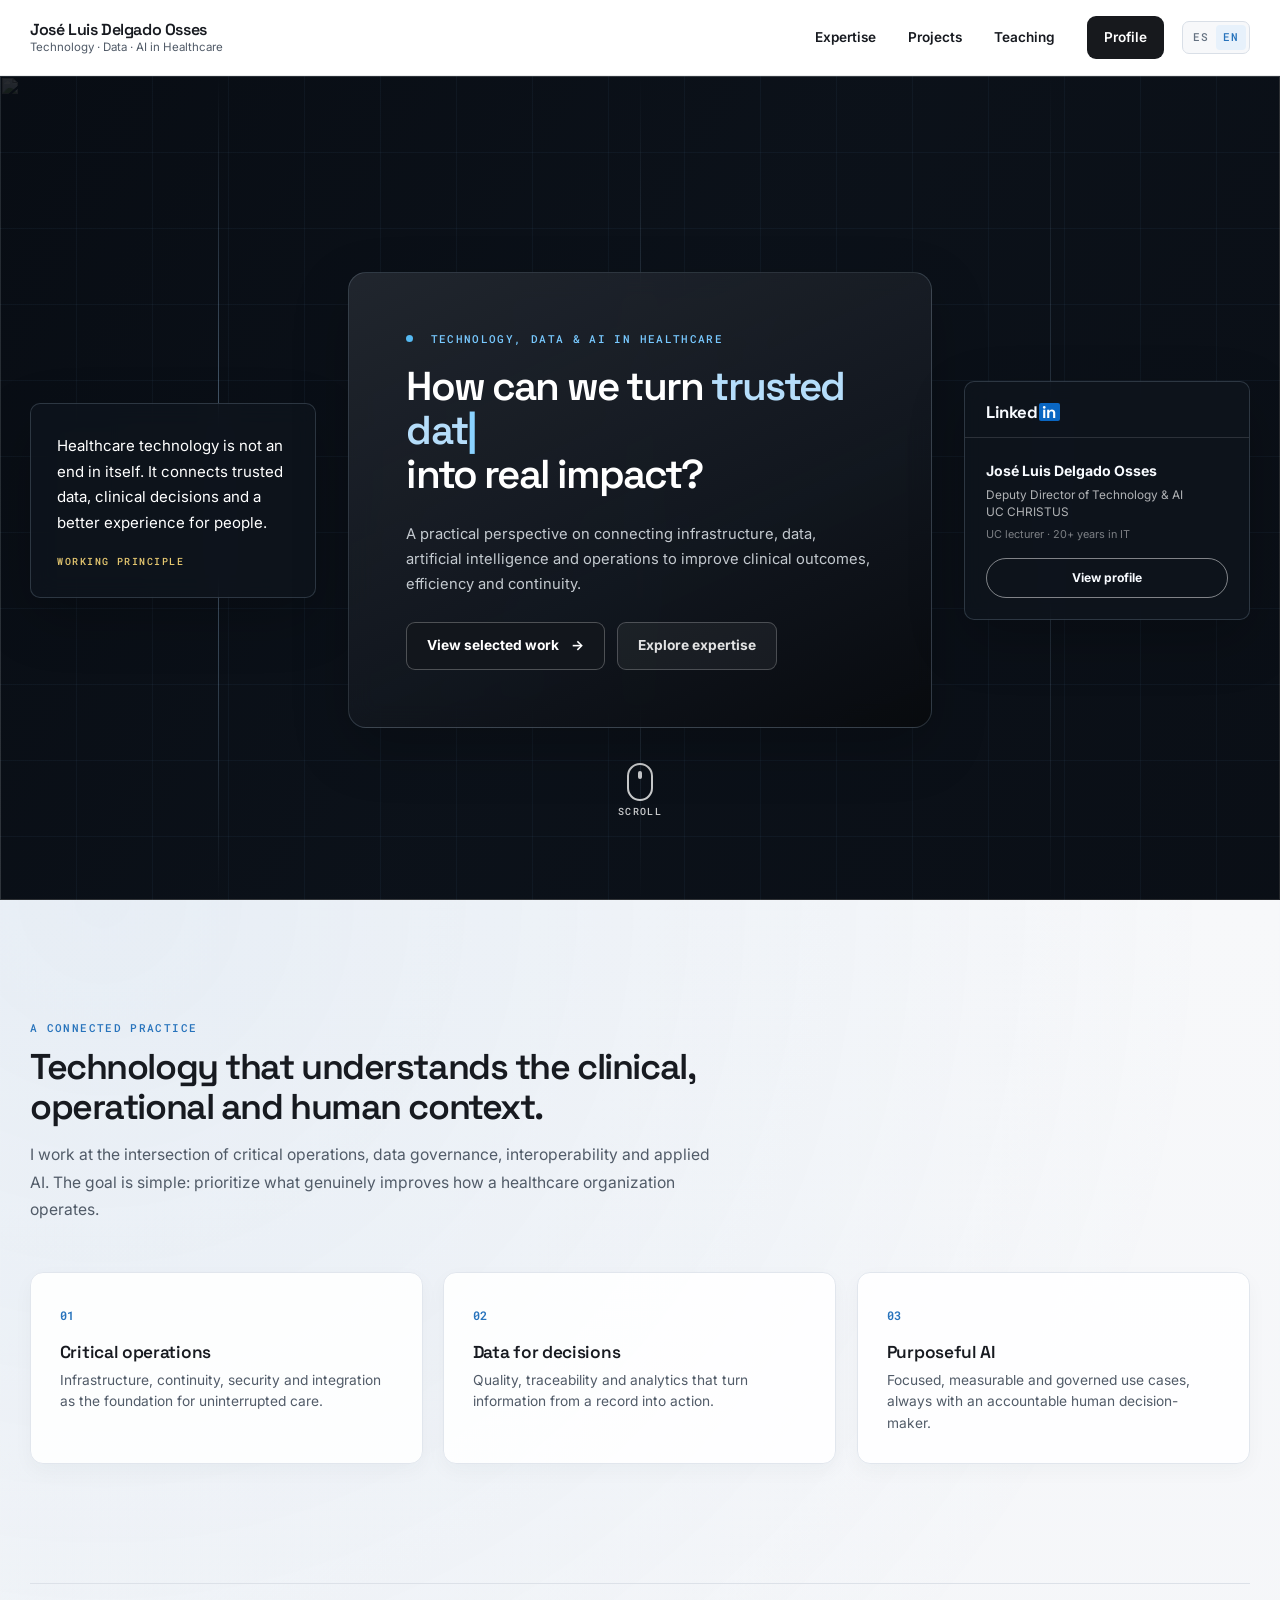
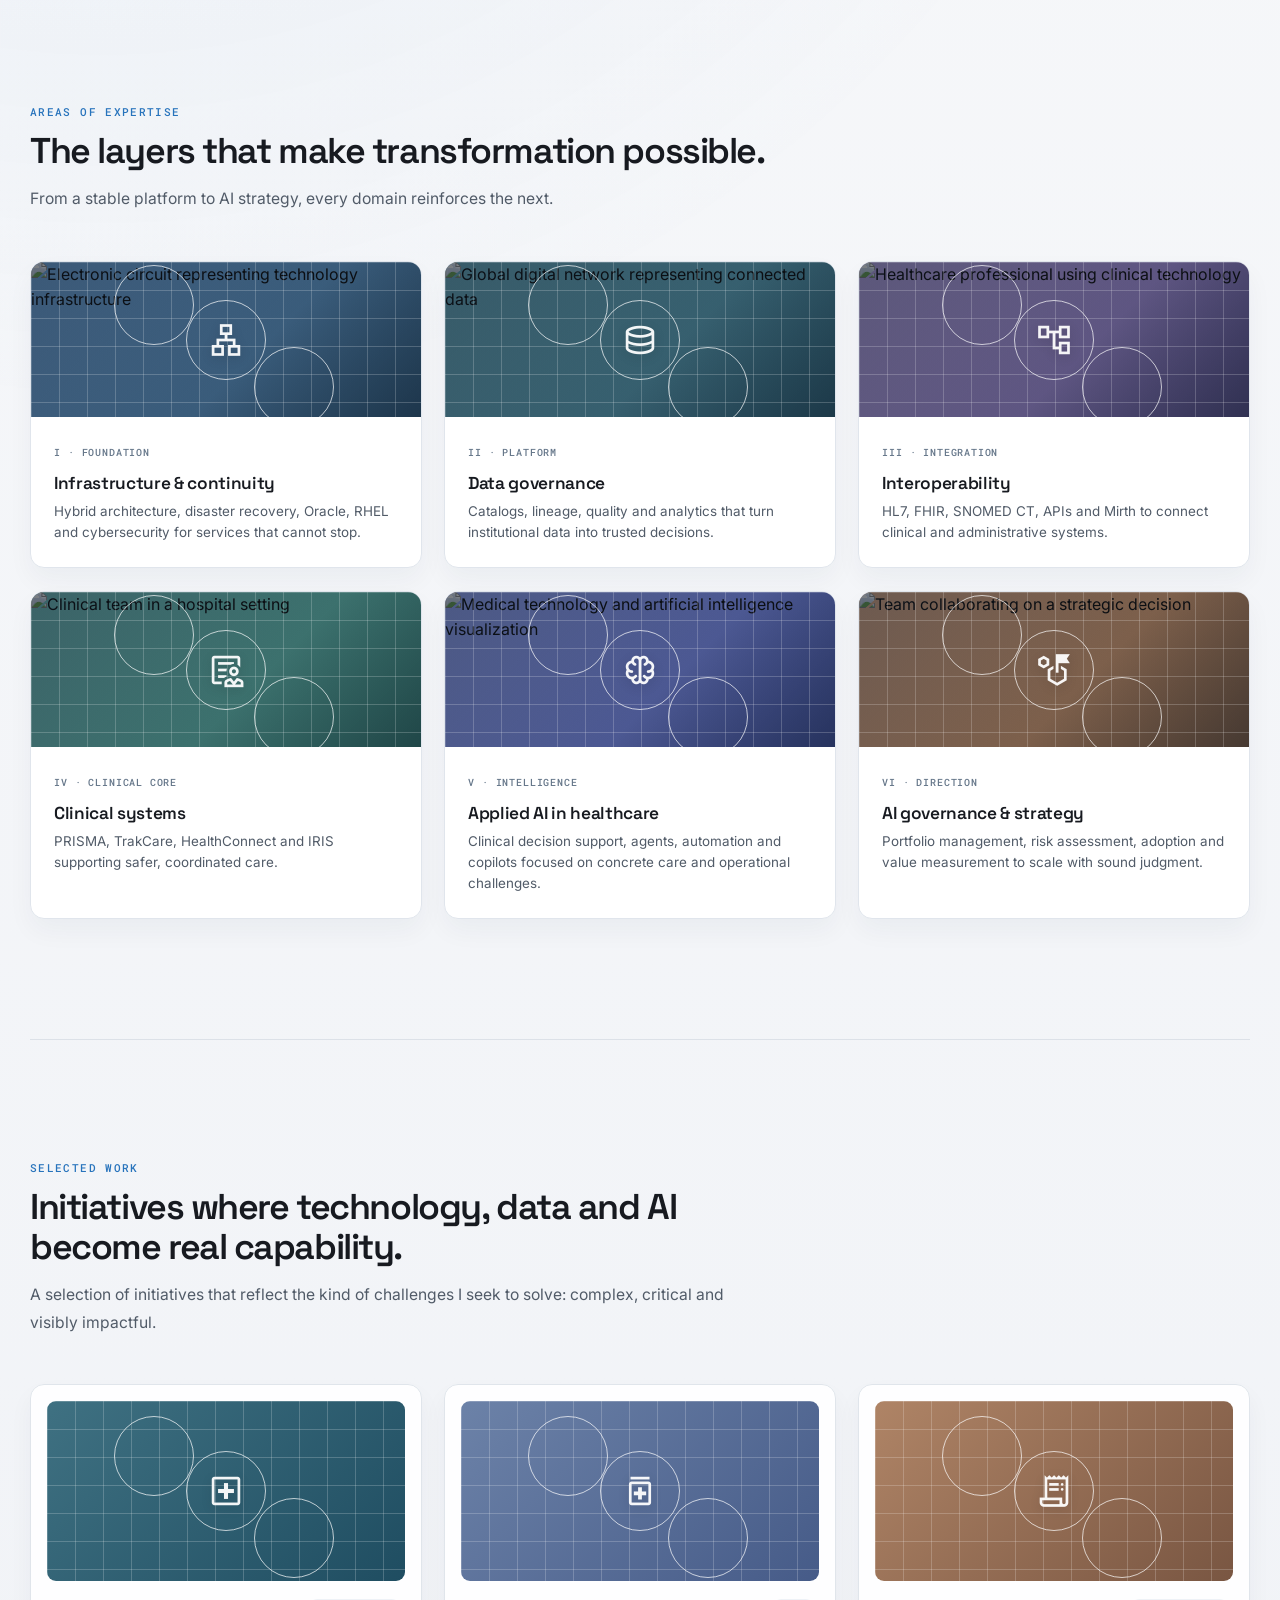
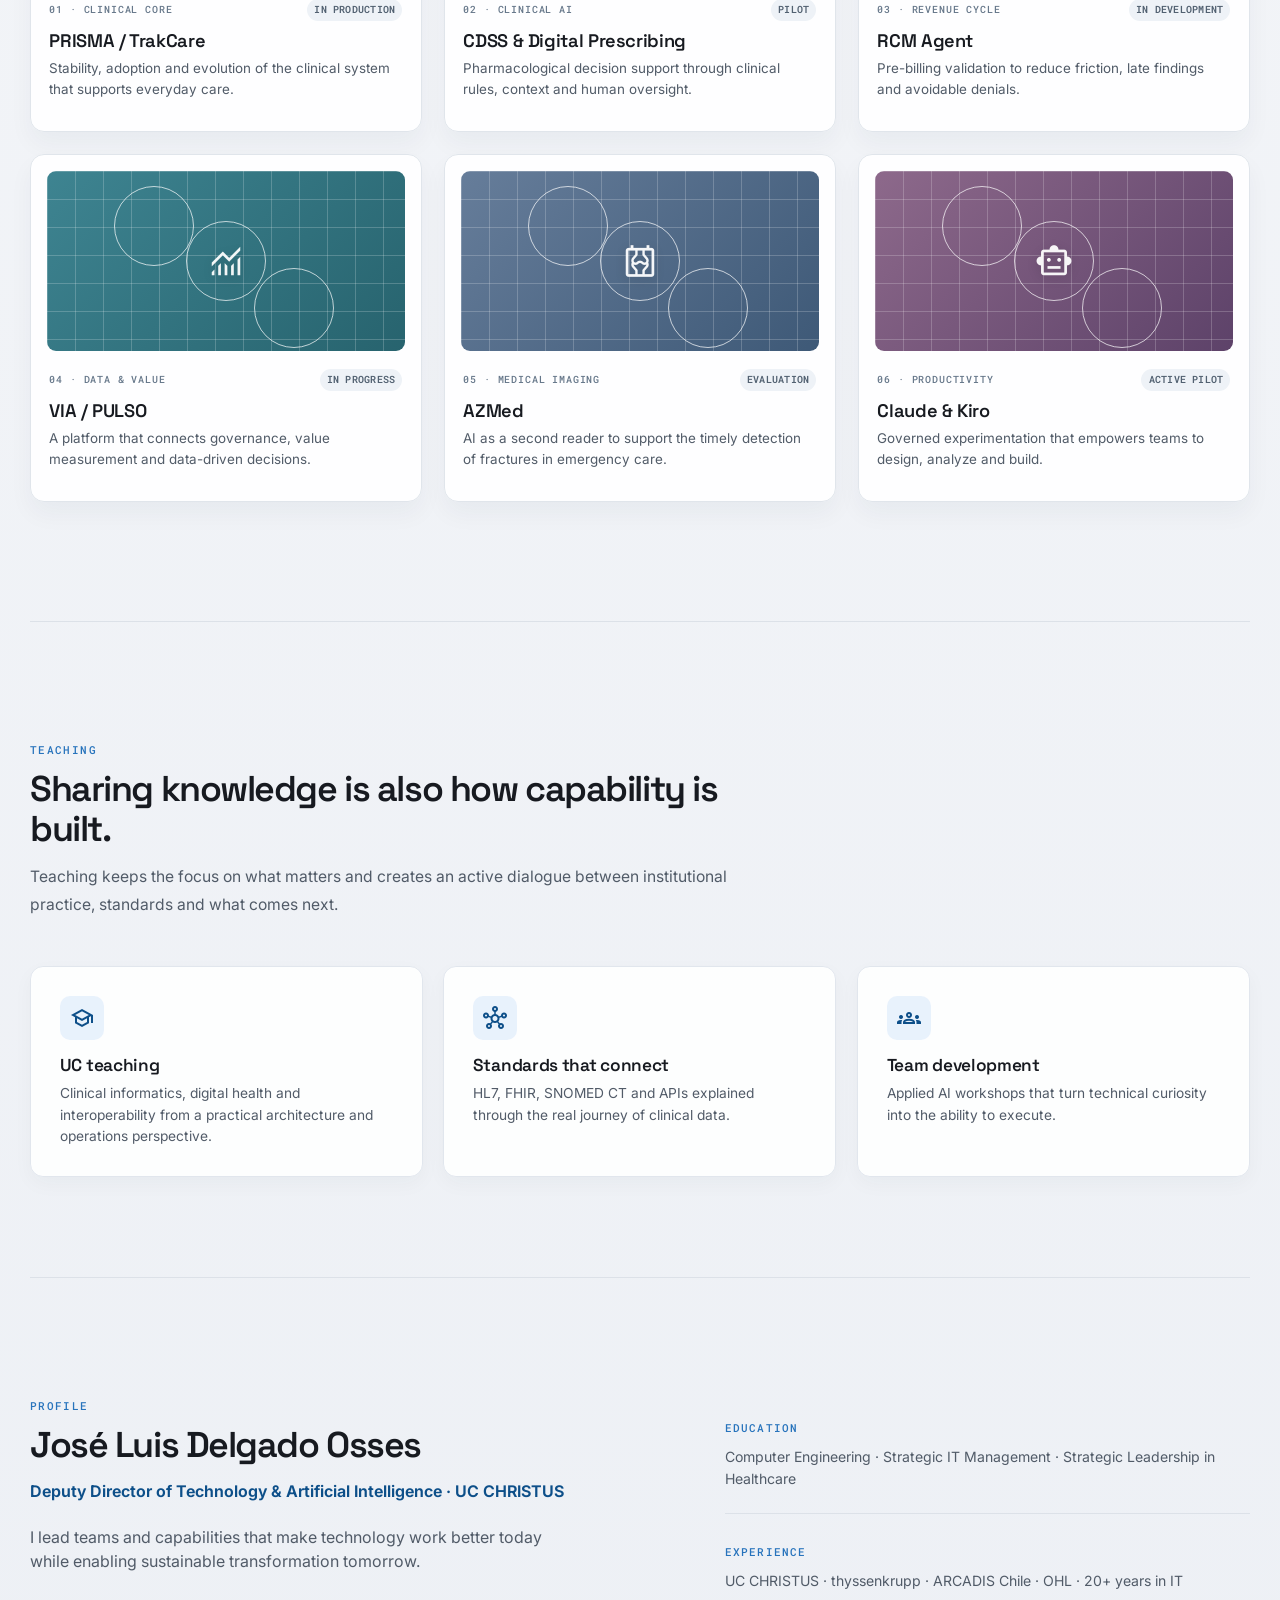
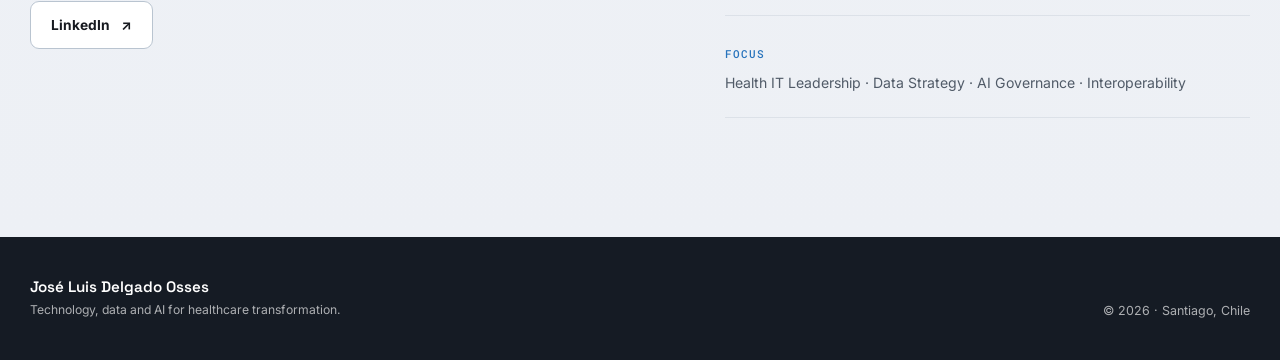
==== index.html @ 5e910107 "Publish personal site" ====
<!doctype html>
<html lang="en">
<head>
  <meta charset="UTF-8">
  <meta name="viewport" content="width=device-width, initial-scale=1.0">
  <meta name="theme-color" content="#0d1117">
  <title>José Luis Delgado Osses — Technology, Data & AI in Healthcare</title>
  <meta name="description" content="Technology, data and artificial intelligence leadership for healthcare transformation.">
  <meta name="author" content="José Luis Delgado Osses">
  <meta name="robots" content="index, follow">
  <meta property="og:type" content="website">
  <meta property="og:locale" content="en_US">
  <meta property="og:site_name" content="José Luis Delgado Osses">
  <meta property="og:title" content="José Luis Delgado Osses — Technology, Data & AI in Healthcare">
  <meta property="og:description" content="Technology, data and AI leadership for healthcare transformation.">
  <meta property="og:url" content="https://jldelgadoo.github.io/">
  <link rel="alternate" hreflang="en" href="index.html">
  <link rel="alternate" hreflang="es" href="es/index.html">
  <link rel="preconnect" href="https://fonts.googleapis.com">
  <link rel="preconnect" href="https://fonts.gstatic.com" crossorigin>
  <link href="https://fonts.googleapis.com/css2?family=Inter:wght@400;500;600;700&family=Roboto+Mono:wght@400;500&family=Space+Grotesk:wght@400;500;600;700&display=swap" rel="stylesheet">
  <link href="https://fonts.googleapis.com/css2?family=Material+Symbols+Outlined:opsz,wght,FILL,GRAD@24,400,0,0" rel="stylesheet">
  <link rel="stylesheet" href="style.css">
</head>
<body>
  <a class="skip-link" href="#content">Skip to content</a>

  <header class="site-header">
    <div class="header-inner">
      <a class="header-brand" href="#home" aria-label="Home">
        <strong>José Luis Delgado Osses</strong>
        <span>Technology · Data · AI in Healthcare</span>
      </a>
      <div class="header-tools">
        <nav class="header-nav" aria-label="Primary navigation">
          <a href="#expertise">Expertise</a>
          <a href="#projects">Projects</a>
          <a href="#teaching">Teaching</a>
          <a href="#profile" class="nav-cta">Profile</a>
        </nav>
        <div class="locale-switch" aria-label="Language selection">
          <a href="es/index.html" hreflang="es" lang="es">ES</a>
          <a class="is-active" href="index.html" hreflang="en" lang="en" aria-current="page">EN</a>
        </div>
      </div>
    </div>
  </header>

  <main id="content">
    <section class="hero" id="home" aria-labelledby="hero-title">
      <img class="hero-media" src="https://images.unsplash.com/photo-1576091160399-112ba8d25d1d?auto=format&fit=crop&w=1920&q=85" alt="" fetchpriority="high">
      <div class="hero-scrim" aria-hidden="true"></div>
      <div class="hero-grid" aria-hidden="true"></div>
      <div class="hero-beams" aria-hidden="true"><i></i><i></i><i></i></div>

      <div class="hero-stage">
        <aside class="hero-note hero-reveal">
          <p>Healthcare technology is not an end in itself. It connects trusted data, clinical decisions and a better experience for people.</p>
          <span>Working principle</span>
        </aside>

        <div class="hero-card hero-reveal">
          <p class="eyebrow"><i></i> Technology, Data & AI in Healthcare</p>
          <h1 id="hero-title">How can we turn <span data-typewriter-text>technology</span><b class="cursor" aria-hidden="true">|</b><br>into real impact?</h1>
          <p class="hero-copy">A practical perspective on connecting infrastructure, data, artificial intelligence and operations to improve clinical outcomes, efficiency and continuity.</p>
          <div class="hero-actions">
            <a class="button button-primary" href="#projects">View selected work <span aria-hidden="true">→</span></a>
            <a class="button button-secondary" href="#expertise">Explore expertise</a>
          </div>
        </div>

        <a class="profile-card hero-reveal" href="https://www.linkedin.com/in/jldelgadoosses/" target="_blank" rel="noopener noreferrer" aria-label="View José Luis Delgado's LinkedIn profile">
          <div class="linkedin-mark">Linked<span>in</span></div>
          <div class="profile-divider"></div>
          <strong>José Luis Delgado Osses</strong>
          <p>Deputy Director of Technology & AI<br>UC CHRISTUS</p>
          <small>UC lecturer · 20+ years in IT</small>
          <span class="profile-button">View profile</span>
        </a>

        <a class="scroll-cue" href="#approach" aria-label="Go to content"><span></span>Scroll</a>
      </div>
    </section>

    <div class="page-shell">
      <section class="intro section" id="approach" aria-labelledby="approach-title">
        <div class="section-heading reveal">
          <p class="kicker">A connected practice</p>
          <h2 id="approach-title">Technology that understands the clinical, operational and human context.</h2>
          <p>I work at the intersection of critical operations, data governance, interoperability and applied AI. The goal is simple: prioritize what genuinely improves how a healthcare organization operates.</p>
        </div>
        <div class="audience-grid">
          <article class="audience-card reveal"><span>01</span><h3>Critical operations</h3><p>Infrastructure, continuity, security and integration as the foundation for uninterrupted care.</p></article>
          <article class="audience-card reveal"><span>02</span><h3>Data for decisions</h3><p>Quality, traceability and analytics that turn information from a record into action.</p></article>
          <article class="audience-card reveal"><span>03</span><h3>Purposeful AI</h3><p>Focused, measurable and governed use cases, always with an accountable human decision-maker.</p></article>
        </div>
      </section>

      <section class="section section-rule" id="expertise" aria-labelledby="expertise-title">
        <div class="section-heading reveal">
          <p class="kicker">Areas of expertise</p>
          <h2 id="expertise-title">The layers that make transformation possible.</h2>
          <p>From a stable platform to AI strategy, every domain reinforces the next.</p>
        </div>
        <div class="expertise-grid">
          <article class="expertise-card reveal"><div class="expertise-art art-infra"><img src="https://images.unsplash.com/photo-1518770660439-4636190af475?auto=format&fit=crop&w=900&q=80" alt="Electronic circuit representing technology infrastructure" loading="lazy"><span class="material-symbols-outlined" aria-hidden="true">lan</span><i></i><i></i><i></i></div><div><small>I · Foundation</small><h3>Infrastructure & continuity</h3><p>Hybrid architecture, disaster recovery, Oracle, RHEL and cybersecurity for services that cannot stop.</p></div></article>
          <article class="expertise-card reveal"><div class="expertise-art art-data"><img src="https://images.unsplash.com/photo-1451187580459-43490279c0fa?auto=format&fit=crop&w=900&q=80" alt="Global digital network representing connected data" loading="lazy"><span class="material-symbols-outlined" aria-hidden="true">database</span><i></i><i></i><i></i></div><div><small>II · Platform</small><h3>Data governance</h3><p>Catalogs, lineage, quality and analytics that turn institutional data into trusted decisions.</p></div></article>
          <article class="expertise-card reveal"><div class="expertise-art art-flow"><img src="https://images.unsplash.com/photo-1559757175-5700dde675bc?auto=format&fit=crop&w=900&q=80" alt="Healthcare professional using clinical technology" loading="lazy"><span class="material-symbols-outlined" aria-hidden="true">account_tree</span><i></i><i></i><i></i></div><div><small>III · Integration</small><h3>Interoperability</h3><p>HL7, FHIR, SNOMED CT, APIs and Mirth to connect clinical and administrative systems.</p></div></article>
          <article class="expertise-card reveal"><div class="expertise-art art-clinical"><img src="https://images.unsplash.com/photo-1586773860418-d37222d8fce3?auto=format&fit=crop&w=900&q=80" alt="Clinical team in a hospital setting" loading="lazy"><span class="material-symbols-outlined" aria-hidden="true">clinical_notes</span><i></i><i></i><i></i></div><div><small>IV · Clinical core</small><h3>Clinical systems</h3><p>PRISMA, TrakCare, HealthConnect and IRIS supporting safer, coordinated care.</p></div></article>
          <article class="expertise-card reveal"><div class="expertise-art art-ai"><img src="https://images.unsplash.com/photo-1559757148-5c350d0d3c56?auto=format&fit=crop&w=900&q=80" alt="Medical technology and artificial intelligence visualization" loading="lazy"><span class="material-symbols-outlined" aria-hidden="true">neurology</span><i></i><i></i><i></i></div><div><small>V · Intelligence</small><h3>Applied AI in healthcare</h3><p>Clinical decision support, agents, automation and copilots focused on concrete care and operational challenges.</p></div></article>
          <article class="expertise-card reveal"><div class="expertise-art art-strategy"><img src="https://images.unsplash.com/photo-1521737711867-e3b97375f902?auto=format&fit=crop&w=900&q=80" alt="Team collaborating on a strategic decision" loading="lazy"><span class="material-symbols-outlined" aria-hidden="true">strategy</span><i></i><i></i><i></i></div><div><small>VI · Direction</small><h3>AI governance & strategy</h3><p>Portfolio management, risk assessment, adoption and value measurement to scale with sound judgment.</p></div></article>
        </div>
      </section>

      <section class="section section-rule" id="projects" aria-labelledby="projects-title">
        <div class="section-heading reveal">
          <p class="kicker">Selected work</p>
          <h2 id="projects-title">Initiatives where technology, data and AI become real capability.</h2>
          <p>A selection of initiatives that reflect the kind of challenges I seek to solve: complex, critical and visibly impactful.</p>
        </div>
        <div class="projects-grid">
          <article class="project-card project-prisma reveal"><div class="project-visual"><span class="material-symbols-outlined">local_hospital</span><i></i><i></i><i></i></div><div class="project-meta"><span>01 · Clinical core</span><b>In production</b></div><h3>PRISMA / TrakCare</h3><p>Stability, adoption and evolution of the clinical system that supports everyday care.</p></article>
          <article class="project-card project-cdss reveal"><div class="project-visual"><span class="material-symbols-outlined">medication</span><i></i><i></i><i></i></div><div class="project-meta"><span>02 · Clinical AI</span><b>Pilot</b></div><h3>CDSS & Digital Prescribing</h3><p>Pharmacological decision support through clinical rules, context and human oversight.</p></article>
          <article class="project-card project-rcm reveal"><div class="project-visual"><span class="material-symbols-outlined">receipt_long</span><i></i><i></i><i></i></div><div class="project-meta"><span>03 · Revenue cycle</span><b>In development</b></div><h3>RCM Agent</h3><p>Pre-billing validation to reduce friction, late findings and avoidable denials.</p></article>
          <article class="project-card project-via reveal"><div class="project-visual"><span class="material-symbols-outlined">monitoring</span><i></i><i></i><i></i></div><div class="project-meta"><span>04 · Data & value</span><b>In progress</b></div><h3>VIA / PULSO</h3><p>A platform that connects governance, value measurement and data-driven decisions.</p></article>
          <article class="project-card project-azmed reveal"><div class="project-visual"><span class="material-symbols-outlined">radiology</span><i></i><i></i><i></i></div><div class="project-meta"><span>05 · Medical imaging</span><b>Evaluation</b></div><h3>AZMed</h3><p>AI as a second reader to support the timely detection of fractures in emergency care.</p></article>
          <article class="project-card project-copilot reveal"><div class="project-visual"><span class="material-symbols-outlined">smart_toy</span><i></i><i></i><i></i></div><div class="project-meta"><span>06 · Productivity</span><b>Active pilot</b></div><h3>Claude & Kiro</h3><p>Governed experimentation that empowers teams to design, analyze and build.</p></article>
        </div>
      </section>

      <section class="section section-rule teaching" id="teaching" aria-labelledby="teaching-title">
        <div class="section-heading reveal">
          <p class="kicker">Teaching</p>
          <h2 id="teaching-title">Sharing knowledge is also how capability is built.</h2>
          <p>Teaching keeps the focus on what matters and creates an active dialogue between institutional practice, standards and what comes next.</p>
        </div>
        <div class="teaching-grid">
          <article class="teaching-card reveal"><span class="material-symbols-outlined">school</span><h3>UC teaching</h3><p>Clinical informatics, digital health and interoperability from a practical architecture and operations perspective.</p></article>
          <article class="teaching-card reveal"><span class="material-symbols-outlined">hub</span><h3>Standards that connect</h3><p>HL7, FHIR, SNOMED CT and APIs explained through the real journey of clinical data.</p></article>
          <article class="teaching-card reveal"><span class="material-symbols-outlined">groups</span><h3>Team development</h3><p>Applied AI workshops that turn technical curiosity into the ability to execute.</p></article>
        </div>
      </section>

      <section class="profile-section section section-rule" id="profile" aria-labelledby="profile-title">
        <div class="profile-layout reveal">
          <div><p class="kicker">Profile</p><h2 id="profile-title">José Luis Delgado Osses</h2><p class="profile-role">Deputy Director of Technology & Artificial Intelligence · UC CHRISTUS</p><p class="profile-summary">I lead teams and capabilities that make technology work better today while enabling sustainable transformation tomorrow.</p><a class="button button-outline" href="https://www.linkedin.com/in/jldelgadoosses/" target="_blank" rel="noopener noreferrer">LinkedIn <span aria-hidden="true">↗</span></a></div>
          <div class="profile-details"><div><small>Education</small><p>Computer Engineering · Strategic IT Management · Strategic Leadership in Healthcare</p></div><div><small>Experience</small><p>UC CHRISTUS · thyssenkrupp · ARCADIS Chile · OHL · 20+ years in IT</p></div><div><small>Focus</small><p>Health IT Leadership · Data Strategy · AI Governance · Interoperability</p></div></div>
        </div>
      </section>
    </div>
  </main>

  <footer class="site-footer"><div><strong>José Luis Delgado Osses</strong><span>Technology, data and AI for healthcare transformation.</span></div><p>© 2026 · Santiago, Chile</p></footer>
  <div id="progress-bar" aria-hidden="true"></div>
  <script src="https://cdnjs.cloudflare.com/ajax/libs/gsap/3.12.5/gsap.min.js"></script>
  <script src="https://cdnjs.cloudflare.com/ajax/libs/gsap/3.12.5/ScrollTrigger.min.js"></script>
  <script src="main.js"></script>
</body>
</html>
---- style.css ----
:root {
  --ink: #171a20;
  --ink-soft: #515b68;
  --canvas: #f3f5f8;
  --surface: #fff;
  --line: #dce1e8;
  --blue: #2773bc;
  --blue-deep: #0d4f89;
  --nav-h: 76px;
  --max-width: 1220px;
  --display: 'Space Grotesk', Inter, sans-serif;
  --body: Inter, -apple-system, BlinkMacSystemFont, sans-serif;
  --mono: 'Roboto Mono', monospace;
}

* { box-sizing: border-box; }
html { scroll-behavior: smooth; }
body { margin: 0; min-width: 320px; color: var(--ink); background: var(--canvas); font-family: var(--body); line-height: 1.55; }
a { color: inherit; text-decoration: none; }
a:focus-visible, button:focus-visible { outline: 3px solid #79baff; outline-offset: 3px; }
.skip-link { position: fixed; z-index: 9999; top: -100px; left: 1rem; padding: .7rem 1rem; background: #fff; border: 2px solid var(--blue); border-radius: 0 0 8px 8px; }
.skip-link:focus { top: 0; }

.site-header { position: sticky; top: 0; z-index: 100; height: var(--nav-h); background: rgba(255,255,255,.96); border-bottom: 1px solid rgba(20, 31, 45, .08); backdrop-filter: blur(12px); }
.header-inner { width: min(calc(100% - 48px), var(--max-width)); height: 100%; margin: auto; display: flex; align-items: center; justify-content: space-between; gap: 2rem; }
.header-brand { display: grid; gap: 0; line-height: 1.1; flex-shrink: 0; }
.header-brand strong { font: 600 1rem/1 var(--display); letter-spacing: -.025em; }
.header-brand span { margin-top: .2rem; color: var(--ink-soft); font-size: .72rem; }
.header-tools { display: flex; align-items: center; gap: 1.1rem; }
.header-nav { display: flex; align-items: center; gap: 2rem; font-size: .85rem; font-weight: 600; }
.header-nav a { transition: color .2s ease; white-space: nowrap; }
.locale-switch { display: inline-flex; padding: 3px; border: 1px solid #d9dfe7; border-radius: 7px; background: #f7f8fa; font: 500 .66rem/1 var(--mono); letter-spacing: .04em; }
.locale-switch a { padding: .45rem .48rem; color: #647181; border-radius: 4px; }
.locale-switch a:hover { color: var(--blue); }
.locale-switch a.is-active { color: var(--blue); background: #e7f1fb; }
.header-nav a:hover { color: var(--blue); }
.nav-cta { padding: .7rem 1.05rem; color: #fff; background: #17191d; border-radius: 9px; }
.nav-cta:hover { color: #fff !important; background: #000; }

.hero { position: relative; isolation: isolate; min-height: min(835px, calc(100svh - var(--nav-h))); overflow: hidden; display: grid; align-items: center; color: #fff; background: #101722; }
.hero-media { position: absolute; z-index: -3; width: 100%; height: 100%; object-fit: cover; object-position: center 48%; filter: saturate(.48) contrast(.94) brightness(.62); }
.hero-scrim { position: absolute; z-index: -2; inset: 0; background: linear-gradient(120deg, rgba(6, 10, 16, .78), rgba(8, 13, 19, .57) 48%, rgba(8, 12, 18, .74)); }
.hero-grid { position: absolute; z-index: -1; inset: 0; opacity: .65; background-image: linear-gradient(rgba(125, 183, 240, .08) 1px, transparent 1px), linear-gradient(90deg, rgba(125, 183, 240, .08) 1px, transparent 1px); background-size: 76px 76px; }
.hero-beams i { position: absolute; top: 0; height: 100%; width: 1px; background: linear-gradient(transparent, rgba(174, 217, 255, .44), transparent); }
.hero-beams i:nth-child(1) { left: 17%; }.hero-beams i:nth-child(2) { left: 50%; opacity: .65; }.hero-beams i:nth-child(3) { left: 82%; opacity: .5; }
.hero-stage { width: min(calc(100% - 48px), var(--max-width)); min-height: 630px; margin: auto; display: grid; grid-template-columns: minmax(190px, .66fr) minmax(450px, 1.35fr) minmax(190px, .66fr); grid-template-rows: 1fr auto; align-items: center; gap: 2rem; padding: 3rem 0 2.15rem; }
.hero-note, .profile-card, .hero-card { border: 1px solid rgba(196, 221, 240, .18); box-shadow: 0 20px 55px rgba(0,0,0,.22); }
.hero-note, .profile-card { background: rgba(14, 20, 29, .8); backdrop-filter: blur(12px); border-radius: 10px; }
.hero-note { padding: 1.8rem 1.65rem; align-self: center; font-size: .94rem; line-height: 1.72; }
.hero-note p { margin: 0; }.hero-note span { display: block; margin-top: 1.2rem; color: #e5c770; font: 500 .65rem/1.2 var(--mono); letter-spacing: .14em; text-transform: uppercase; }
.hero-card { padding: clamp(2.25rem, 4.5vw, 4rem); border-radius: 18px; background: linear-gradient(155deg, rgba(36,41,49,.87), rgba(20,25,33,.76) 60%, rgba(7,9,12,.8)); backdrop-filter: blur(13px); }
.eyebrow, .kicker { margin: 0; color: var(--blue); font: 500 .71rem/1.35 var(--mono); letter-spacing: .12em; text-transform: uppercase; }
.eyebrow { color: #78c9ff; }.eyebrow i { display: inline-block; width: 7px; height: 7px; margin-right: .55rem; vertical-align: 1px; border-radius: 999px; background: #55b9f2; }
.hero h1 { max-width: 660px; margin: 1.2rem 0 1.65rem; font: 600 clamp(2.1rem, 3.15vw, 3.45rem)/1.08 var(--display); letter-spacing: -.045em; }
.hero h1 span { color: #b5ddfa; }.cursor { display: inline-block; color: #8ad2ff; animation: blink .9s step-end infinite; }
.hero-copy { max-width: 610px; margin: 0; color: rgba(240,246,251,.8); font: 400 clamp(.92rem, 1vw, 1rem)/1.7 var(--body); }
.hero-actions { display: flex; flex-wrap: wrap; gap: .75rem; margin-top: 1.5rem; }
.button { display: inline-flex; align-items: center; justify-content: center; gap: .7rem; min-height: 48px; padding: .75rem 1.25rem; border: 1px solid transparent; border-radius: 9px; font-size: .86rem; font-weight: 700; transition: transform .2s ease, background .2s ease, border-color .2s ease; }
.button:hover { transform: translateY(-2px); }.button-primary { color: #fff; background: #12161c; border-color: rgba(255,255,255,.25); }.button-primary:hover { background: #030405; }.button-secondary { color: rgba(255,255,255,.88); border-color: rgba(255,255,255,.22); background: rgba(255,255,255,.05); }.button-secondary:hover { background: rgba(255,255,255,.12); }
.profile-card { display: flex; flex-direction: column; padding: 1.3rem; color: #f8fbff; }.linkedin-mark { font: 700 1.05rem/1 var(--display); }.linkedin-mark span { display: inline-block; margin-left: .08rem; padding: .06rem .2rem; color: #fff; background: #0a66c2; border-radius: 2px; }.profile-divider { height: 1px; margin: 1rem -1.3rem 1.35rem; background: rgba(255,255,255,.13); }.profile-card strong { font-size: .88rem; }.profile-card p { margin: .3rem 0; color: rgba(255,255,255,.68); font-size: .74rem; line-height: 1.45; }.profile-card small { color: rgba(255,255,255,.46); font-size: .68rem; }.profile-button { display: block; margin-top: 1rem; padding: .58rem .75rem; border: 1px solid rgba(255,255,255,.48); border-radius: 999px; text-align: center; font-size: .76rem; font-weight: 700; }.profile-card:hover .profile-button { background: #fff; color: #111820; }
.scroll-cue { grid-column: 2; justify-self: center; display: grid; justify-items: center; gap: .4rem; color: rgba(255,255,255,.78); font: 500 .61rem/1 var(--mono); letter-spacing: .14em; text-transform: uppercase; }.scroll-cue span { width: 26px; height: 38px; border: 2px solid currentColor; border-radius: 15px; }.scroll-cue span::before { content: ''; display: block; width: 4px; height: 8px; margin: 6px auto; background: currentColor; border-radius: 4px; animation: scroll 1.8s infinite; }

.page-shell { overflow: hidden; background: radial-gradient(circle at 8% 0%, rgba(39,115,188,.08), transparent 26%), linear-gradient(#f7f8fa 0%, #edf0f5 100%); }
.section { width: min(calc(100% - 48px), var(--max-width)); margin: 0 auto; padding: 7.5rem 0; }.section-rule { border-top: 1px solid var(--line); }.section-heading { max-width: 760px; margin-bottom: 3rem; }.section-heading h2, .profile-section h2 { margin: .7rem 0 .9rem; font: 600 clamp(1.8rem, 2.8vw, 2.55rem)/1.12 var(--display); letter-spacing: -.04em; }.section-heading > p:last-child { max-width: 700px; margin: 0; color: var(--ink-soft); font-size: .98rem; line-height: 1.75; }
.audience-grid, .teaching-grid { display: grid; grid-template-columns: repeat(3, 1fr); gap: 1.25rem; }.audience-card, .teaching-card { padding: 1.8rem; border: 1px solid #e1e6ed; border-radius: 13px; background: rgba(255,255,255,.88); box-shadow: 0 7px 20px rgba(27,43,65,.035); }.audience-card > span { color: var(--blue); font: 600 .76rem var(--mono); }.audience-card h3, .teaching-card h3 { margin: .95rem 0 .45rem; font: 600 1.08rem/1.22 var(--display); letter-spacing: -.018em; }.audience-card p, .teaching-card p { margin: 0; color: var(--ink-soft); font-size: .86rem; }
.expertise-grid { display: grid; grid-template-columns: repeat(3, 1fr); gap: 1.4rem; }.expertise-card { overflow: hidden; border: 1px solid #e0e5ec; border-radius: 14px; background: #fff; box-shadow: 0 12px 26px rgba(18,38,62,.045); }.expertise-card > div:last-child { padding: 1.3rem 1.45rem 1.55rem; }.expertise-card small, .project-meta { color: #66778a; font: 500 .65rem/1.3 var(--mono); letter-spacing: .08em; text-transform: uppercase; }.expertise-card h3 { margin: .65rem 0 .45rem; font: 600 1.08rem/1.2 var(--display); letter-spacing: -.02em; }.expertise-card p { margin: 0; color: var(--ink-soft); font-size: .84rem; }.expertise-art, .project-visual { position: relative; overflow: hidden; display: grid; place-items: center; min-height: 155px; background: #dfeaf5; }.expertise-art img { position: absolute; z-index: 0; inset: 0; width: 100%; height: 100%; object-fit: cover; filter: saturate(.62) contrast(1.06) brightness(.7); }.expertise-art::before { content: ''; position: absolute; z-index: 1; inset: 0; background: linear-gradient(135deg, rgba(8, 20, 34, .34), rgba(8, 20, 34, .1) 58%, rgba(8, 20, 34, .45)); }.expertise-art::after, .project-visual::after { content: ''; position: absolute; z-index: 2; inset: 0; background-image: linear-gradient(rgba(255,255,255,.2) 1px, transparent 1px), linear-gradient(90deg, rgba(255,255,255,.2) 1px, transparent 1px); background-size: 28px 28px; }.expertise-art span, .project-visual span { z-index: 3; color: rgba(255,255,255,.94); font-size: 38px; text-shadow: 0 3px 12px rgba(0,0,0,.14); }.expertise-art i, .project-visual i { position: absolute; z-index: 2; width: 80px; height: 80px; border: 1px solid rgba(255,255,255,.7); border-radius: 50%; }.expertise-art i:nth-of-type(1), .project-visual i:nth-of-type(1) { transform: translate(-72px, -35px); }.expertise-art i:nth-of-type(2), .project-visual i:nth-of-type(2) { transform: translate(68px, 47px); }.art-infra { background: linear-gradient(135deg, #567da4, #2f526e); }.art-data { background: linear-gradient(135deg, #507f8d, #2d5768); }.art-flow { background: linear-gradient(135deg, #877aa8, #514879); }.art-clinical { background: linear-gradient(135deg, #558b8b, #347067); }.art-ai { background: linear-gradient(135deg, #6f7cb6, #404c8f); }.art-strategy { background: linear-gradient(135deg, #a17e67, #79583f); }
.projects-grid { display: grid; grid-template-columns: repeat(3, 1fr); gap: 1.4rem; }.project-card { padding: 1rem; border: 1px solid #e0e5eb; border-radius: 14px; background: rgba(255,255,255,.91); box-shadow: 0 12px 25px rgba(18,38,62,.045); transition: transform .25s ease, box-shadow .25s ease; }.project-card:hover { transform: translateY(-5px); box-shadow: 0 20px 34px rgba(18,38,62,.11); }.project-visual { min-height: 180px; border-radius: 9px; }.project-meta { display: flex; align-items: center; justify-content: space-between; gap: .6rem; margin: 1.1rem .15rem .55rem; }.project-meta b { padding: .28rem .45rem; border-radius: 999px; background: #eef2f7; color: #526171; font-weight: 600; letter-spacing: .02em; white-space: nowrap; }.project-card h3 { margin: 0 .15rem .4rem; font: 600 1.14rem/1.2 var(--display); letter-spacing: -.02em; }.project-card > p { min-height: 3.9em; margin: 0 .15rem .25rem; color: var(--ink-soft); font-size: .84rem; }.project-prisma .project-visual { background: linear-gradient(135deg,#3f7182,#1f4d61); }.project-cdss .project-visual { background: linear-gradient(135deg,#6c82a8,#465b88); }.project-rcm .project-visual { background: linear-gradient(135deg,#af8466,#795642); }.project-via .project-visual { background: linear-gradient(135deg,#3e8491,#27636e); }.project-azmed .project-visual { background: linear-gradient(135deg,#667d9a,#3e5977); }.project-copilot .project-visual { background: linear-gradient(135deg,#8d698b,#5d4269); }
.teaching { padding-bottom: 6.2rem; }.teaching-card > span { display: inline-grid; width: 44px; height: 44px; place-items: center; color: var(--blue-deep); border-radius: 10px; background: #e8f2fc; }.profile-layout { display: grid; grid-template-columns: 1.05fr .95fr; gap: clamp(3rem, 9vw, 10rem); align-items: start; }.profile-role { margin: 0; color: var(--blue-deep); font-weight: 650; }.profile-summary { max-width: 525px; margin: 1.3rem 0 1.7rem; color: var(--ink-soft); font-size: 1rem; }.button-outline { color: var(--ink); border-color: #b9c4d0; background: #fff; }.button-outline:hover { border-color: var(--blue); color: var(--blue); }.profile-details { display: grid; gap: 1.5rem; padding-top: 1rem; }.profile-details div { padding-bottom: 1.45rem; border-bottom: 1px solid var(--line); }.profile-details small { color: var(--blue); font: 500 .67rem var(--mono); letter-spacing: .1em; text-transform: uppercase; }.profile-details p { margin: .45rem 0 0; color: var(--ink-soft); font-size: .88rem; }
.site-footer { display: flex; justify-content: space-between; gap: 2rem; padding: 2.5rem max(24px, calc((100% - var(--max-width)) / 2)); color: rgba(255,255,255,.65); background: #151b24; font-size: .78rem; }.site-footer div { display: grid; gap: .3rem; }.site-footer strong { color: #fff; font: 600 .95rem var(--display); }.site-footer p { margin: auto 0 0; }.site-footer span { font-size: .76rem; }
#progress-bar { position: fixed; z-index: 1000; top: 0; left: 0; width: 100%; height: 3px; transform: scaleX(0); transform-origin: left; background: linear-gradient(90deg, #1971bc, #6bb9ec); }
@keyframes blink { 50% { opacity: 0; } } @keyframes scroll { 100% { transform: translateY(13px); opacity: 0; } }
.reveal { will-change: transform, opacity; }

@media (max-width: 950px) { .hero-stage { grid-template-columns: minmax(0, 1fr) 220px; }.hero-note { display: none; }.hero-card { grid-column: 1; }.profile-card { grid-column: 2; }.scroll-cue { grid-column: 1 / -1; }.expertise-grid, .projects-grid { grid-template-columns: repeat(2, 1fr); } }
@media (max-width: 720px) { :root { --nav-h: 68px; }.header-inner, .hero-stage, .section { width: min(calc(100% - 32px), var(--max-width)); }.header-inner { gap: .75rem; }.header-brand strong { font-size: .86rem; }.header-brand span { display: none; }.header-tools { min-width: 0; gap: .55rem; }.header-nav { max-width: 51vw; gap: 1.1rem; overflow-x: auto; font-size: .76rem; scrollbar-width: none; }.locale-switch { flex-shrink: 0; }.header-nav::-webkit-scrollbar { display: none; }.nav-cta { padding: .55rem .75rem; }.hero { min-height: 670px; }.hero-stage { min-height: 600px; display: block; padding: 6rem 0 2rem; }.hero-card { padding: 1.7rem; border-radius: 13px; }.hero h1 { font-size: clamp(2rem, 10.5vw, 2.8rem); }.hero-copy { font-size: .9rem; }.profile-card { max-width: 280px; margin: 1rem auto 0; }.scroll-cue { display: none; }.section { padding: 4.8rem 0; }.section-heading { margin-bottom: 2rem; }.section-heading h2, .profile-section h2 { font-size: 1.9rem; }.audience-grid, .teaching-grid, .expertise-grid, .projects-grid, .profile-layout { grid-template-columns: 1fr; }.audience-grid, .teaching-grid, .expertise-grid, .projects-grid { gap: 1rem; }.expertise-art { min-height: 132px; }.project-visual { min-height: 150px; }.project-card > p { min-height: auto; }.profile-layout { gap: 2.2rem; }.site-footer { display: grid; padding: 2rem 16px; }.site-footer p { margin: 0; } }
@media (prefers-reduced-motion: reduce) { *, *::before, *::after { scroll-behavior: auto !important; animation-duration: .01ms !important; animation-iteration-count: 1 !important; transition-duration: .01ms !important; }.reveal { opacity: 1; transform: none; } }
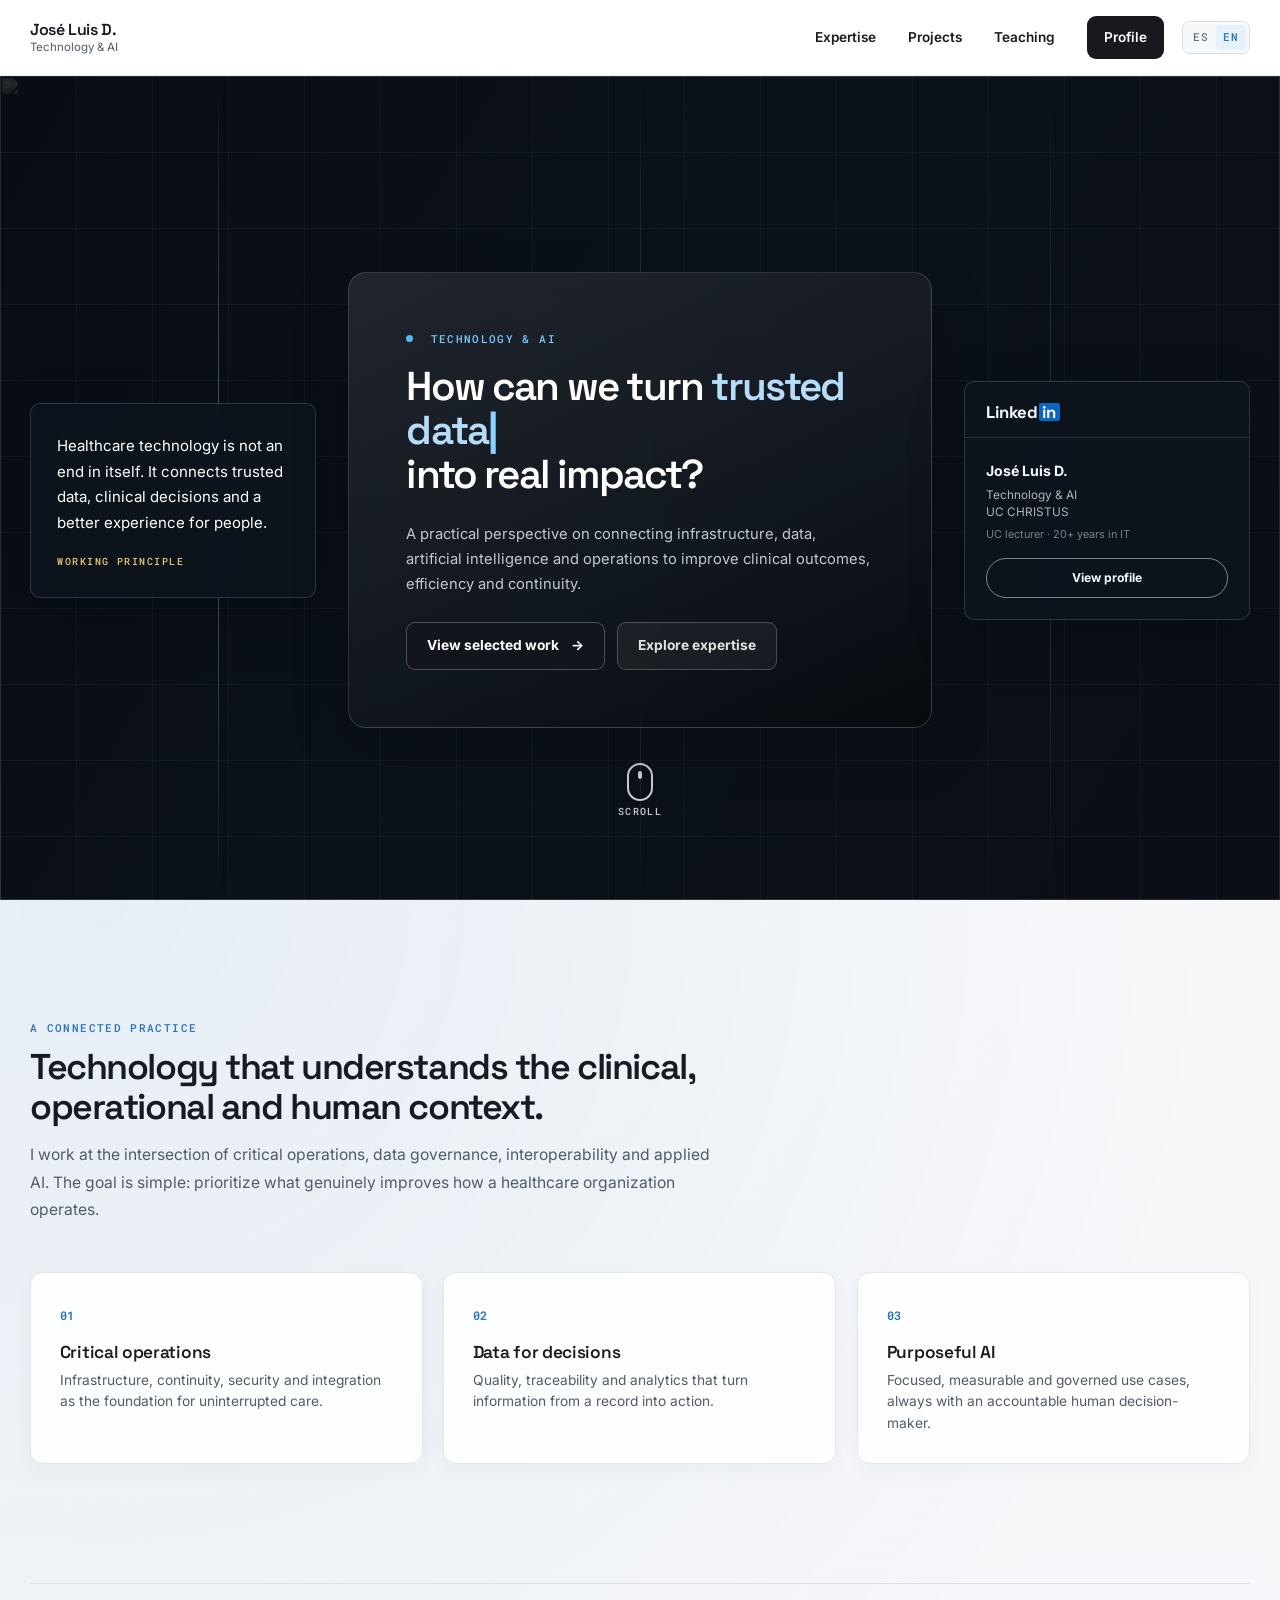
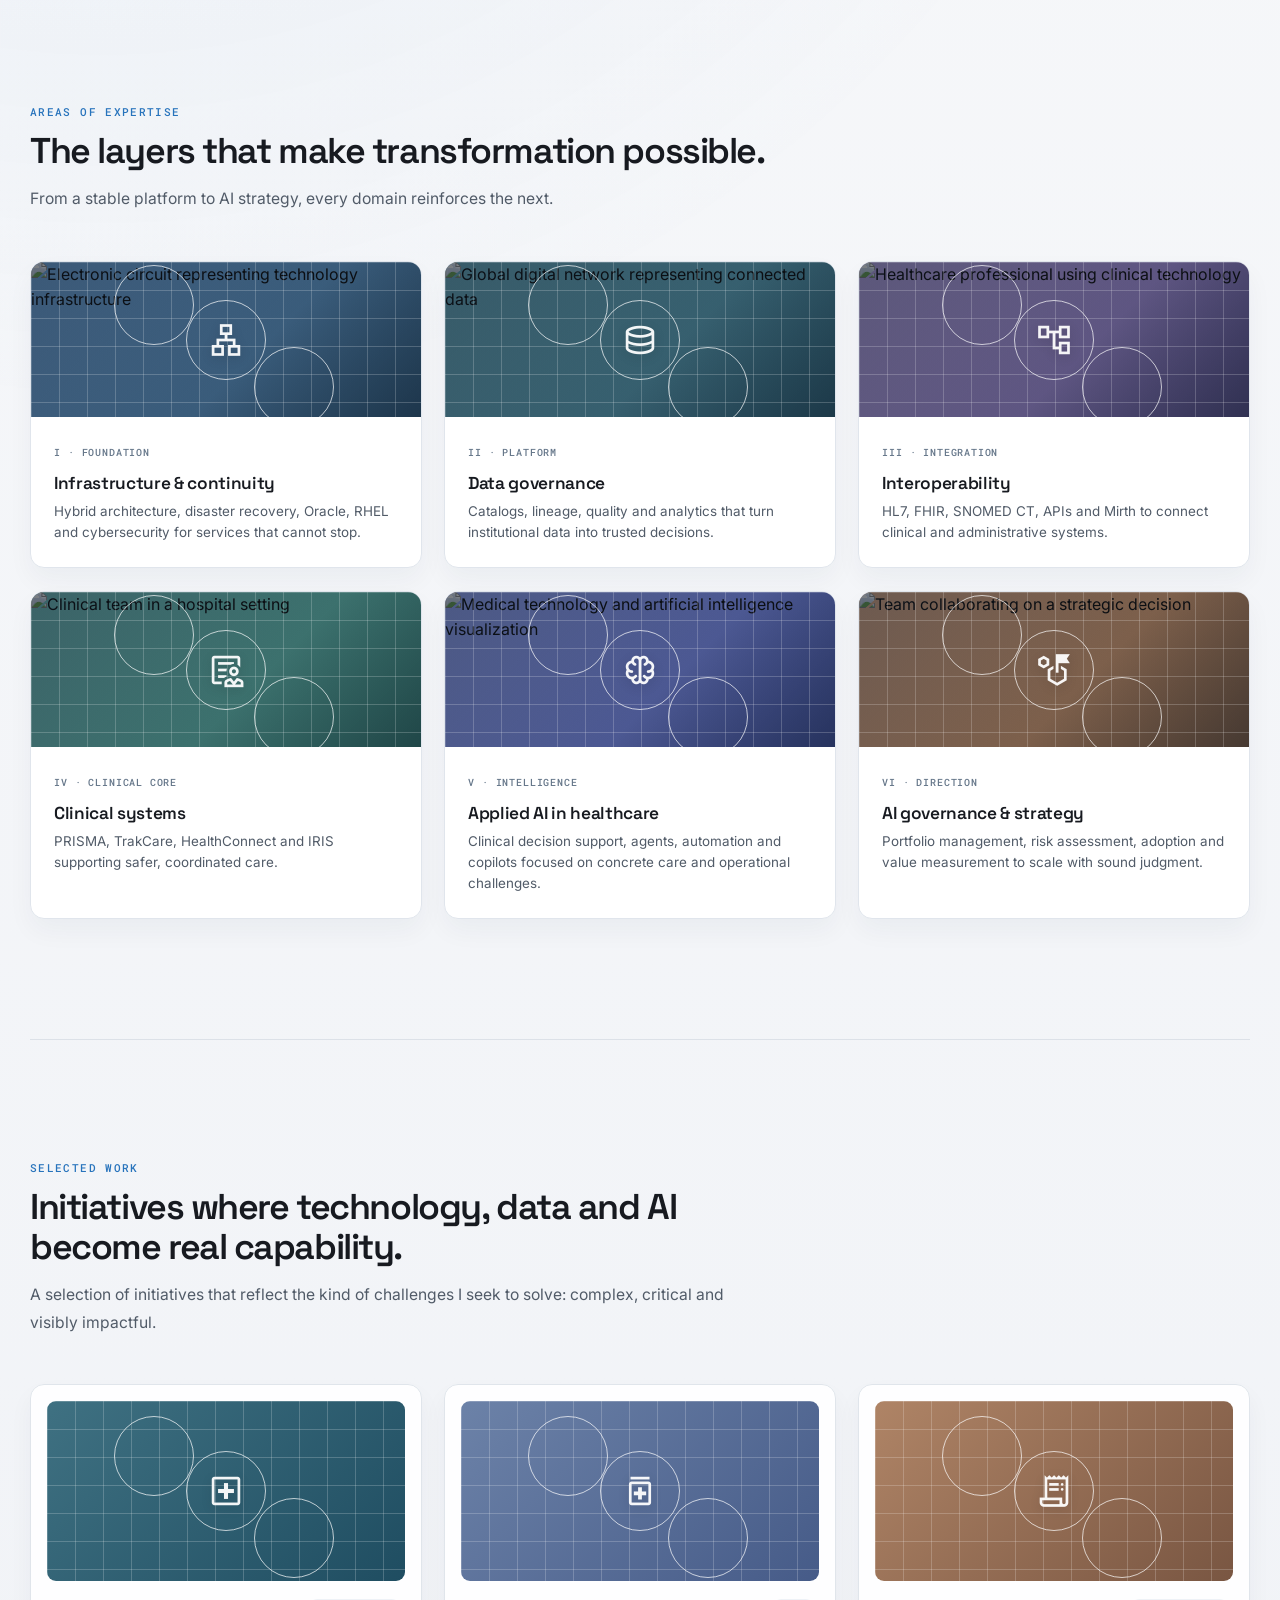
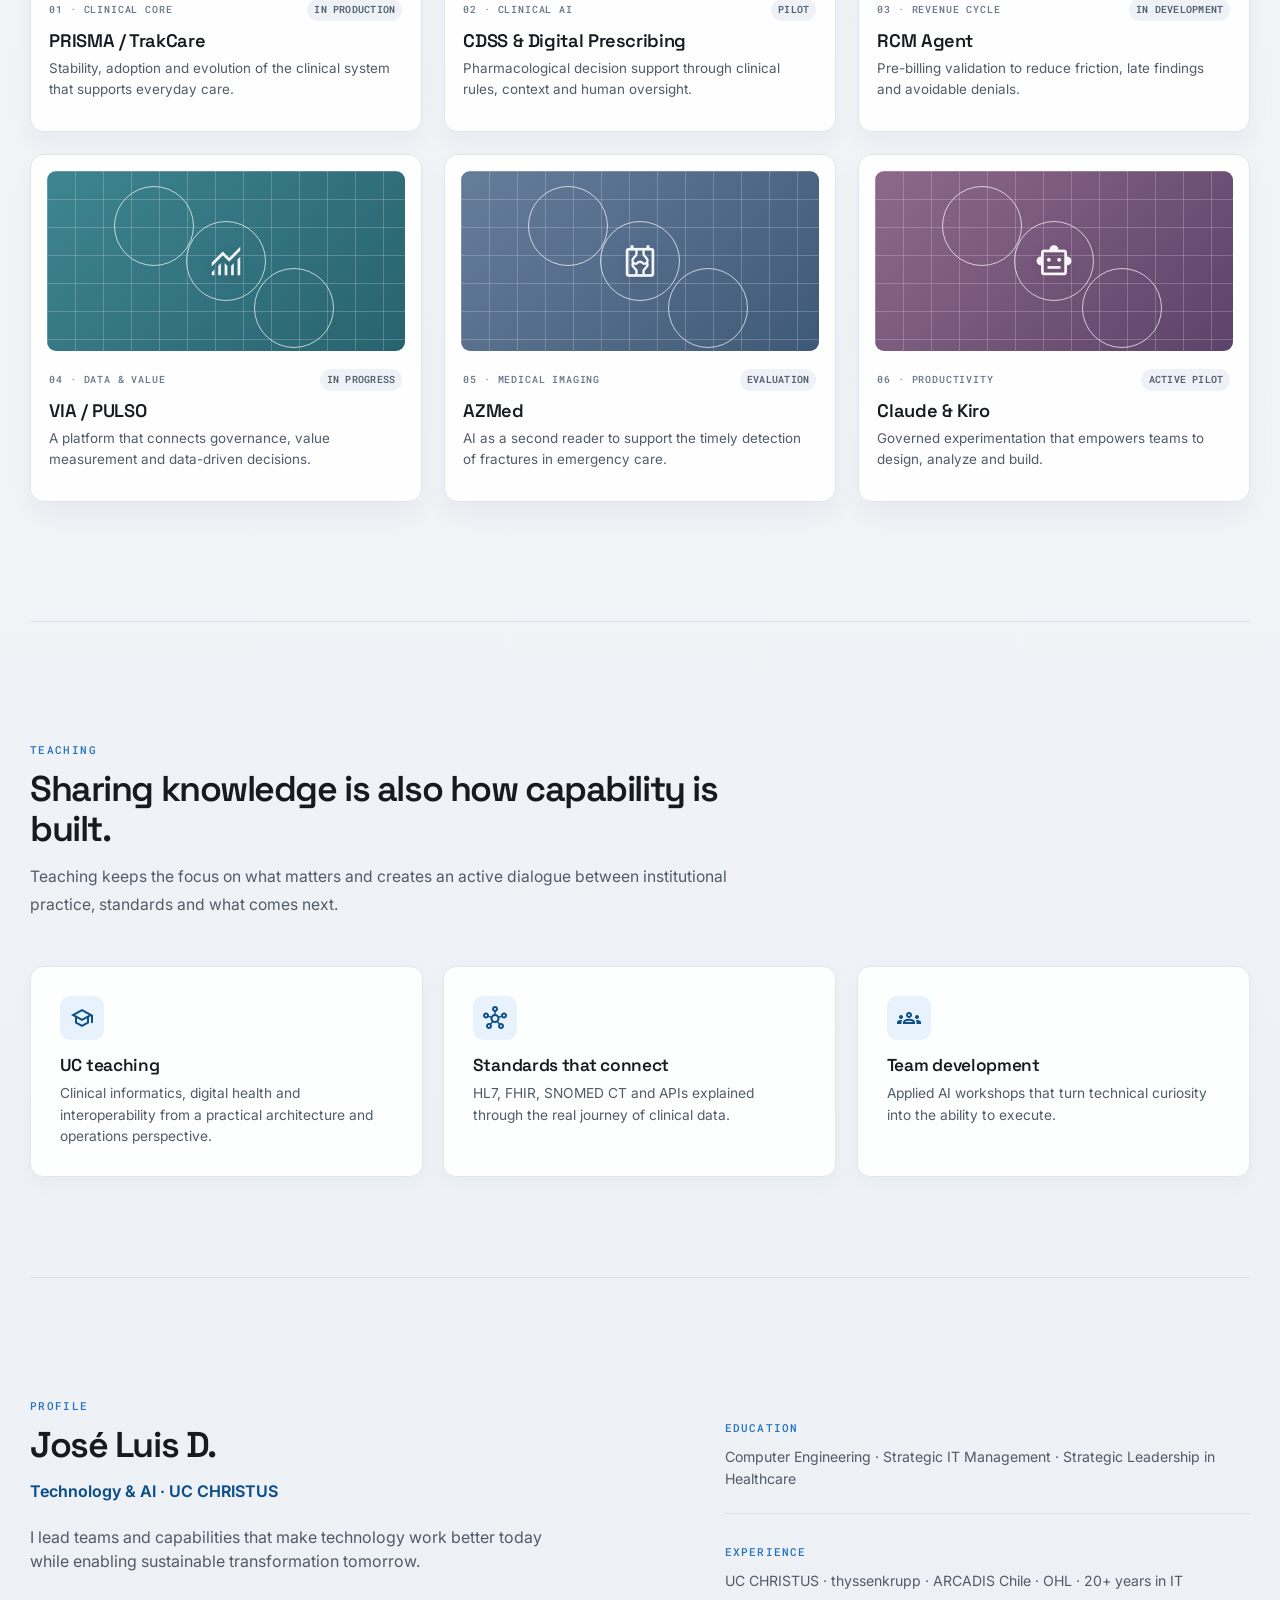
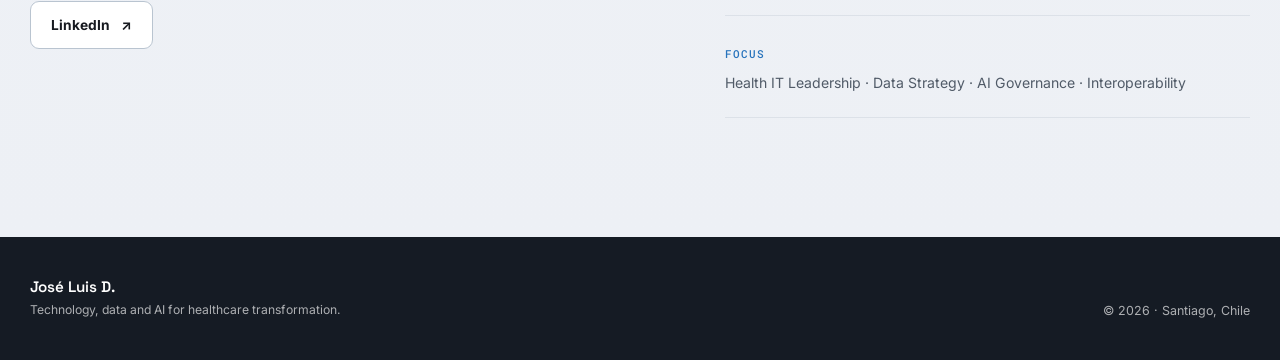
==== commit 4ed32b36: "Refine public site branding and indexing" ====
--- a/index.html
+++ b/index.html
@@ -4,14 +4,15 @@
   <meta charset="UTF-8">
   <meta name="viewport" content="width=device-width, initial-scale=1.0">
   <meta name="theme-color" content="#0d1117">
-  <title>José Luis Delgado Osses — Technology, Data & AI in Healthcare</title>
+  <title>José Luis D. — Technology & AI</title>
   <meta name="description" content="Technology, data and artificial intelligence leadership for healthcare transformation.">
-  <meta name="author" content="José Luis Delgado Osses">
-  <meta name="robots" content="index, follow">
+  <meta name="author" content="José Luis D.">
+  <meta name="robots" content="noindex, nofollow, noarchive, nosnippet">
+  <meta name="googlebot" content="noindex, nofollow, noarchive, nosnippet">
   <meta property="og:type" content="website">
   <meta property="og:locale" content="en_US">
-  <meta property="og:site_name" content="José Luis Delgado Osses">
-  <meta property="og:title" content="José Luis Delgado Osses — Technology, Data & AI in Healthcare">
+  <meta property="og:site_name" content="José Luis D.">
+  <meta property="og:title" content="José Luis D. — Technology & AI">
   <meta property="og:description" content="Technology, data and AI leadership for healthcare transformation.">
   <meta property="og:url" content="https://jldelgadoo.github.io/">
   <link rel="alternate" hreflang="en" href="index.html">
@@ -28,8 +29,8 @@
   <header class="site-header">
     <div class="header-inner">
       <a class="header-brand" href="#home" aria-label="Home">
-        <strong>José Luis Delgado Osses</strong>
-        <span>Technology · Data · AI in Healthcare</span>
+        <strong>José Luis D.</strong>
+        <span>Technology & AI</span>
       </a>
       <div class="header-tools">
         <nav class="header-nav" aria-label="Primary navigation">
@@ -60,7 +61,7 @@
         </aside>
 
         <div class="hero-card hero-reveal">
-          <p class="eyebrow"><i></i> Technology, Data & AI in Healthcare</p>
+          <p class="eyebrow"><i></i> Technology & AI</p>
           <h1 id="hero-title">How can we turn <span data-typewriter-text>technology</span><b class="cursor" aria-hidden="true">|</b><br>into real impact?</h1>
           <p class="hero-copy">A practical perspective on connecting infrastructure, data, artificial intelligence and operations to improve clinical outcomes, efficiency and continuity.</p>
           <div class="hero-actions">
@@ -69,11 +70,11 @@
           </div>
         </div>
 
-        <a class="profile-card hero-reveal" href="https://www.linkedin.com/in/jldelgadoosses/" target="_blank" rel="noopener noreferrer" aria-label="View José Luis Delgado's LinkedIn profile">
+        <a class="profile-card hero-reveal" href="https://www.linkedin.com/in/jldelgadoosses/" target="_blank" rel="noopener noreferrer" aria-label="View José Luis D.'s LinkedIn profile">
           <div class="linkedin-mark">Linked<span>in</span></div>
           <div class="profile-divider"></div>
-          <strong>José Luis Delgado Osses</strong>
-          <p>Deputy Director of Technology & AI<br>UC CHRISTUS</p>
+          <strong>José Luis D.</strong>
+          <p>Technology & AI<br>UC CHRISTUS</p>
           <small>UC lecturer · 20+ years in IT</small>
           <span class="profile-button">View profile</span>
         </a>
@@ -143,14 +144,14 @@
 
       <section class="profile-section section section-rule" id="profile" aria-labelledby="profile-title">
         <div class="profile-layout reveal">
-          <div><p class="kicker">Profile</p><h2 id="profile-title">José Luis Delgado Osses</h2><p class="profile-role">Deputy Director of Technology & Artificial Intelligence · UC CHRISTUS</p><p class="profile-summary">I lead teams and capabilities that make technology work better today while enabling sustainable transformation tomorrow.</p><a class="button button-outline" href="https://www.linkedin.com/in/jldelgadoosses/" target="_blank" rel="noopener noreferrer">LinkedIn <span aria-hidden="true">↗</span></a></div>
+          <div><p class="kicker">Profile</p><h2 id="profile-title">José Luis D.</h2><p class="profile-role">Technology & AI · UC CHRISTUS</p><p class="profile-summary">I lead teams and capabilities that make technology work better today while enabling sustainable transformation tomorrow.</p><a class="button button-outline" href="https://www.linkedin.com/in/jldelgadoosses/" target="_blank" rel="noopener noreferrer">LinkedIn <span aria-hidden="true">↗</span></a></div>
           <div class="profile-details"><div><small>Education</small><p>Computer Engineering · Strategic IT Management · Strategic Leadership in Healthcare</p></div><div><small>Experience</small><p>UC CHRISTUS · thyssenkrupp · ARCADIS Chile · OHL · 20+ years in IT</p></div><div><small>Focus</small><p>Health IT Leadership · Data Strategy · AI Governance · Interoperability</p></div></div>
         </div>
       </section>
     </div>
   </main>
 
-  <footer class="site-footer"><div><strong>José Luis Delgado Osses</strong><span>Technology, data and AI for healthcare transformation.</span></div><p>© 2026 · Santiago, Chile</p></footer>
+  <footer class="site-footer"><div><strong>José Luis D.</strong><span>Technology, data and AI for healthcare transformation.</span></div><p>© 2026 · Santiago, Chile</p></footer>
   <div id="progress-bar" aria-hidden="true"></div>
   <script src="https://cdnjs.cloudflare.com/ajax/libs/gsap/3.12.5/gsap.min.js"></script>
   <script src="https://cdnjs.cloudflare.com/ajax/libs/gsap/3.12.5/ScrollTrigger.min.js"></script>
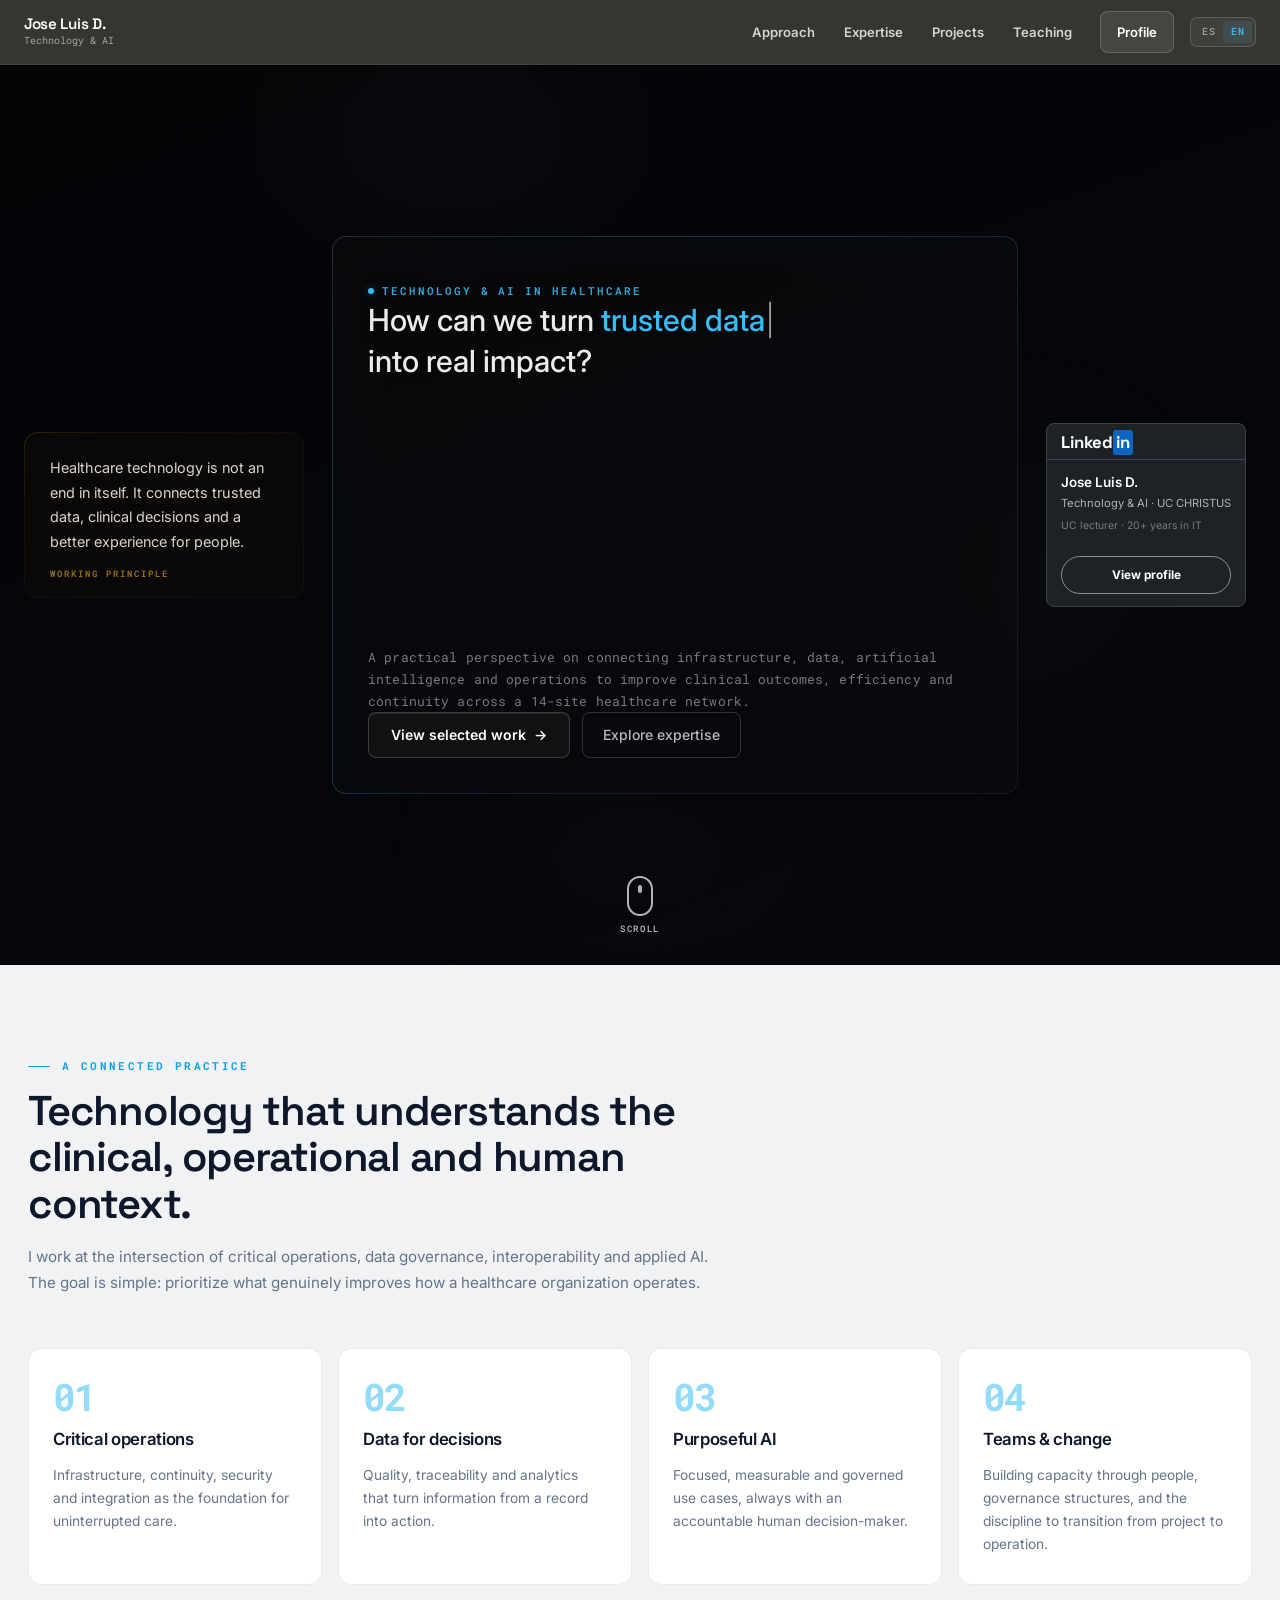
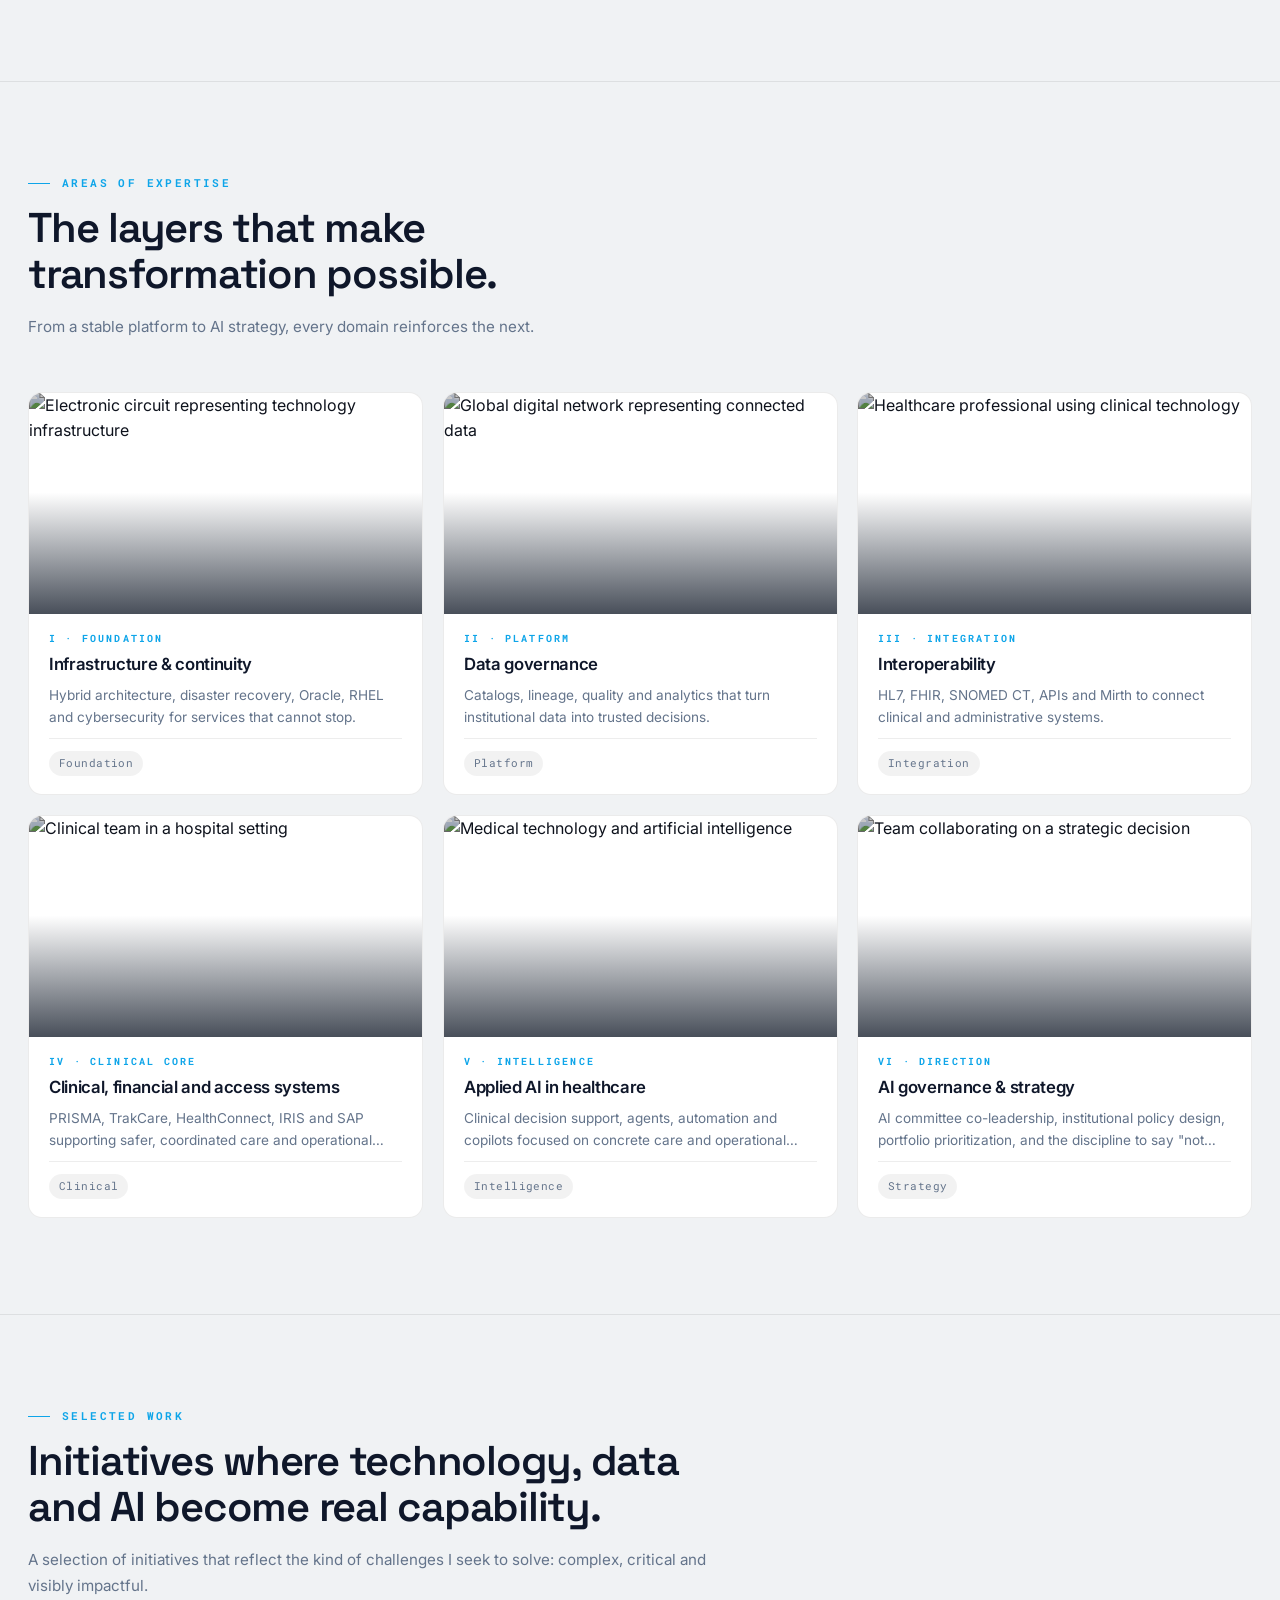
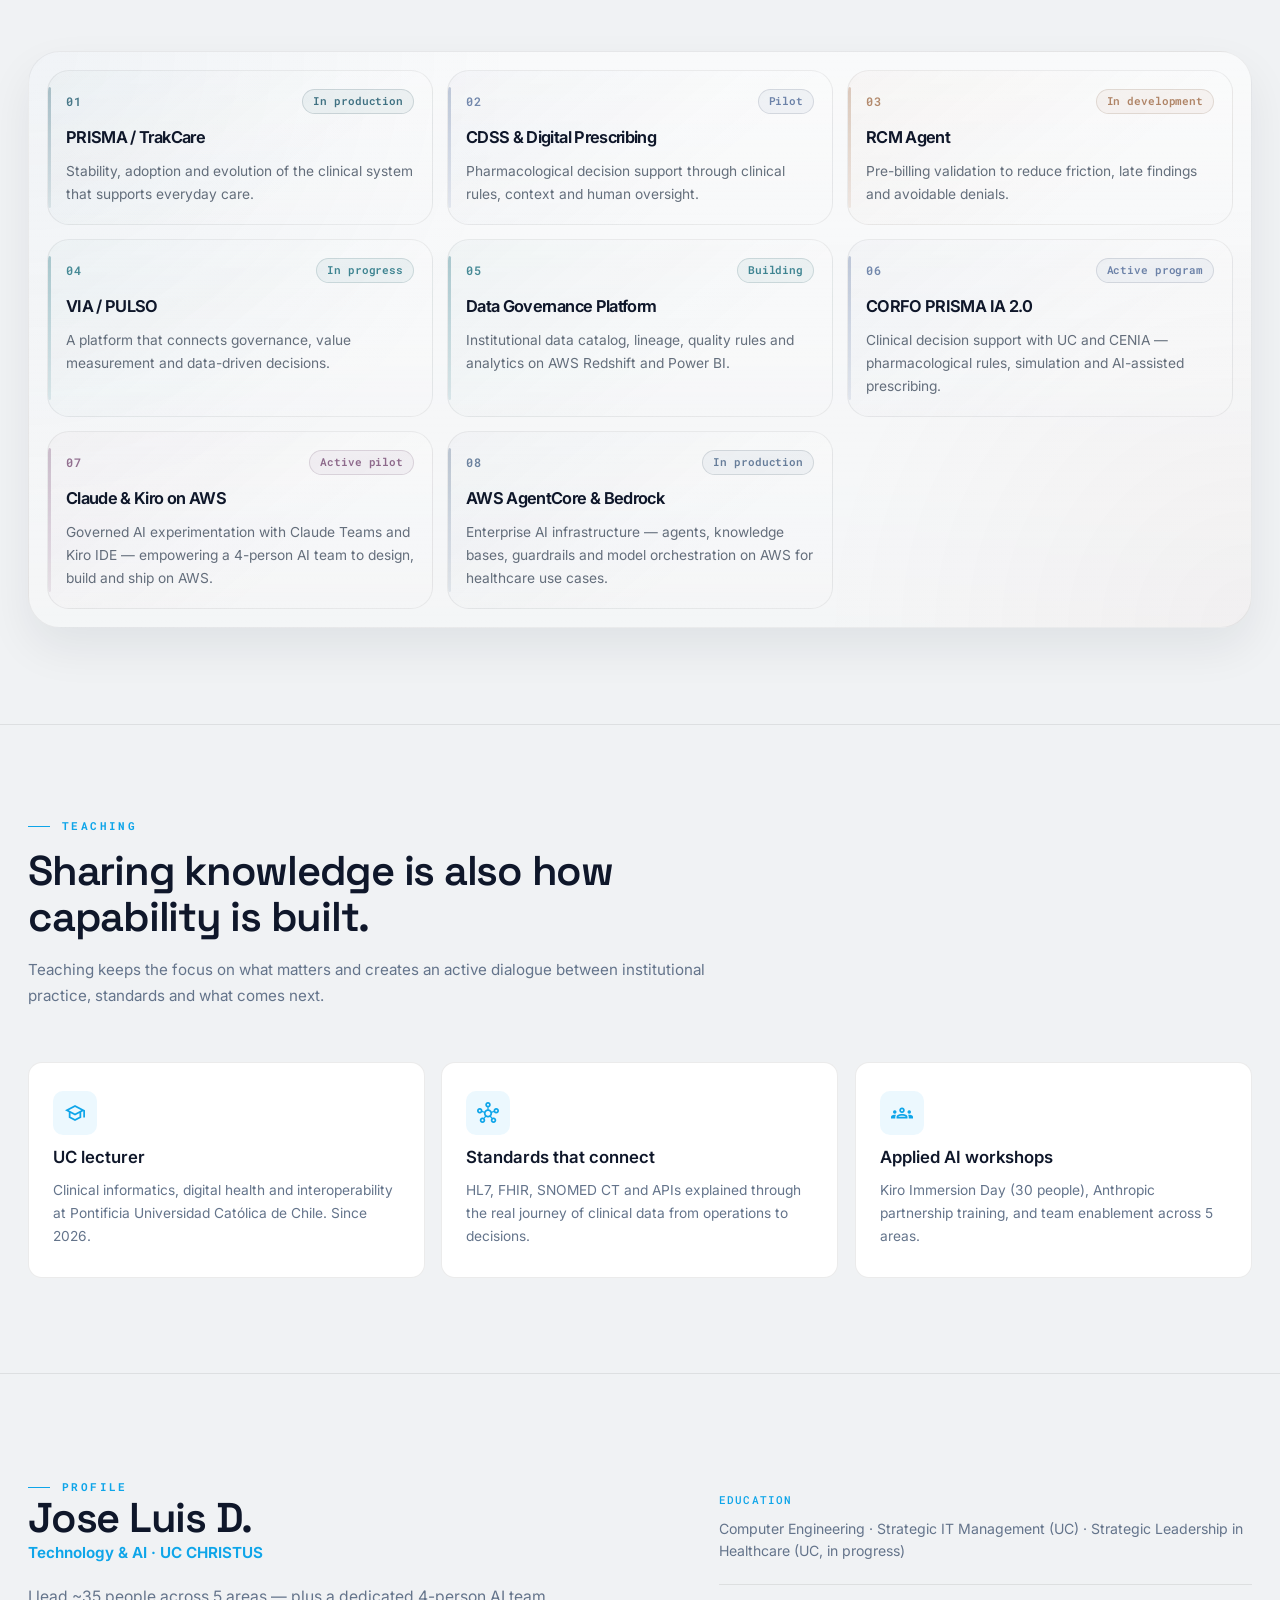
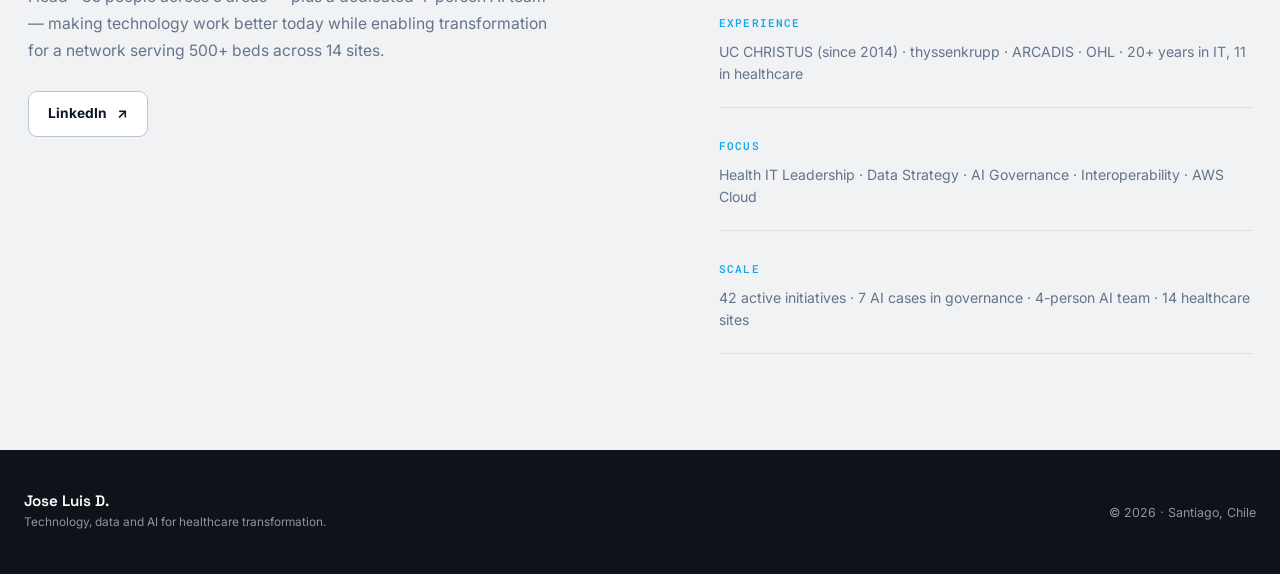
==== commit a12c6c2c: "Update site content and apply design quality improvements Content changes: - Add 4th approach pillar" ====
--- a/index.html
+++ b/index.html
@@ -3,37 +3,44 @@
 <head>
   <meta charset="UTF-8">
   <meta name="viewport" content="width=device-width, initial-scale=1.0">
-  <meta name="theme-color" content="#0d1117">
-  <title>José Luis D. — Technology & AI</title>
-  <meta name="description" content="Technology, data and artificial intelligence leadership for healthcare transformation.">
-  <meta name="author" content="José Luis D.">
+  <meta name="theme-color" content="#080a0f">
+  <title>Jose Luis D. — Technology & AI in Healthcare</title>
+  <meta name="description" content="Technology, data and artificial intelligence leadership for healthcare transformation. Infrastructure, governance, interoperability and applied AI.">
+  <meta name="author" content="Jose Luis D.">
   <meta name="robots" content="noindex, nofollow, noarchive, nosnippet">
   <meta name="googlebot" content="noindex, nofollow, noarchive, nosnippet">
   <meta property="og:type" content="website">
   <meta property="og:locale" content="en_US">
-  <meta property="og:site_name" content="José Luis D.">
-  <meta property="og:title" content="José Luis D. — Technology & AI">
+  <meta property="og:site_name" content="Jose Luis D.">
+  <meta property="og:title" content="Jose Luis D. — Technology & AI in Healthcare">
   <meta property="og:description" content="Technology, data and AI leadership for healthcare transformation.">
   <meta property="og:url" content="https://jldelgadoo.github.io/">
   <link rel="alternate" hreflang="en" href="index.html">
   <link rel="alternate" hreflang="es" href="es/index.html">
   <link rel="preconnect" href="https://fonts.googleapis.com">
   <link rel="preconnect" href="https://fonts.gstatic.com" crossorigin>
-  <link href="https://fonts.googleapis.com/css2?family=Inter:wght@400;500;600;700&family=Roboto+Mono:wght@400;500&family=Space+Grotesk:wght@400;500;600;700&display=swap" rel="stylesheet">
+  <link href="https://fonts.googleapis.com/css2?family=Inter:wght@400;500;600;700&family=Roboto+Mono:wght@400;500;600&family=Space+Grotesk:wght@400;500;600;700&display=swap" rel="stylesheet">
   <link href="https://fonts.googleapis.com/css2?family=Material+Symbols+Outlined:opsz,wght,FILL,GRAD@24,400,0,0" rel="stylesheet">
   <link rel="stylesheet" href="style.css">
 </head>
 <body>
   <a class="skip-link" href="#content">Skip to content</a>
 
+  <!-- Atmosphere background -->
+  <div class="atmosphere" aria-hidden="true">
+    <div class="atmosphere-grid"></div>
+  </div>
+
+  <!-- Header -->
   <header class="site-header">
     <div class="header-inner">
-      <a class="header-brand" href="#home" aria-label="Home">
-        <strong>José Luis D.</strong>
+      <a class="header-brand" href="#home">
+        <strong>Jose Luis D.</strong>
         <span>Technology & AI</span>
       </a>
       <div class="header-tools">
         <nav class="header-nav" aria-label="Primary navigation">
+          <a href="#approach">Approach</a>
           <a href="#expertise">Expertise</a>
           <a href="#projects">Projects</a>
           <a href="#teaching">Teaching</a>
@@ -48,111 +55,329 @@
   </header>
 
   <main id="content">
+    <!-- ═══ HERO ═══ -->
     <section class="hero" id="home" aria-labelledby="hero-title">
-      <img class="hero-media" src="https://images.unsplash.com/photo-1576091160399-112ba8d25d1d?auto=format&fit=crop&w=1920&q=85" alt="" fetchpriority="high">
+      <video autoplay loop muted playsinline class="hero-video" aria-hidden="true">
+        <source src="https://www.palantir.com/assets/xrfr7uokpv1b/6M2JKHlAX0hBQGNo0frl73/c7a20bce307ce95ddbbf88abb9b62e0e/HERO_REEL_13_1.mp4" type="video/mp4">
+      </video>
       <div class="hero-scrim" aria-hidden="true"></div>
       <div class="hero-grid" aria-hidden="true"></div>
-      <div class="hero-beams" aria-hidden="true"><i></i><i></i><i></i></div>
+      <div class="hero-beams" aria-hidden="true">
+        <div class="hero-beam hero-beam-a"></div>
+        <div class="hero-beam hero-beam-b"></div>
+        <div class="hero-beam hero-beam-c"></div>
+      </div>
 
       <div class="hero-stage">
-        <aside class="hero-note hero-reveal">
-          <p>Healthcare technology is not an end in itself. It connects trusted data, clinical decisions and a better experience for people.</p>
-          <span>Working principle</span>
-        </aside>
-
+        <!-- Left: dedication card -->
+        <div class="hero-note hero-reveal">
+          <div class="hero-note-inner">
+            <p class="hero-note-text">Healthcare technology is not an end in itself. It connects trusted data, clinical decisions and a better experience for people.</p>
+            <span class="hero-note-label">Working principle</span>
+          </div>
+        </div>
+
+        <!-- Center: glass card -->
         <div class="hero-card hero-reveal">
-          <p class="eyebrow"><i></i> Technology & AI</p>
-          <h1 id="hero-title">How can we turn <span data-typewriter-text>technology</span><b class="cursor" aria-hidden="true">|</b><br>into real impact?</h1>
-          <p class="hero-copy">A practical perspective on connecting infrastructure, data, artificial intelligence and operations to improve clinical outcomes, efficiency and continuity.</p>
-          <div class="hero-actions">
-            <a class="button button-primary" href="#projects">View selected work <span aria-hidden="true">→</span></a>
-            <a class="button button-secondary" href="#expertise">Explore expertise</a>
-          </div>
-        </div>
-
-        <a class="profile-card hero-reveal" href="https://www.linkedin.com/in/jldelgadoosses/" target="_blank" rel="noopener noreferrer" aria-label="View José Luis D.'s LinkedIn profile">
-          <div class="linkedin-mark">Linked<span>in</span></div>
-          <div class="profile-divider"></div>
-          <strong>José Luis D.</strong>
-          <p>Technology & AI<br>UC CHRISTUS</p>
-          <small>UC lecturer · 20+ years in IT</small>
-          <span class="profile-button">View profile</span>
+          <div class="hero-card-inner">
+            <div>
+              <p class="hero-eyebrow">Technology & AI in Healthcare</p>
+              <h1 id="hero-title" class="hero-title">How can we turn <span class="hero-typed" data-typewriter-text>technology</span><span class="hero-cursor" aria-hidden="true">|</span><span class="hero-tail">into real impact?</span></h1>
+            </div>
+            <div>
+              <p class="hero-sub">A practical perspective on connecting infrastructure, data, artificial intelligence and operations to improve clinical outcomes, efficiency and continuity across a 14-site healthcare network.</p>
+              <div class="hero-actions">
+                <a class="btn-primary" href="#projects">View selected work <span aria-hidden="true">&rarr;</span></a>
+                <a class="btn-ghost" href="#expertise">Explore expertise</a>
+              </div>
+            </div>
+          </div>
+        </div>
+
+        <!-- Right: LinkedIn badge -->
+        <a class="hero-badge hero-reveal" href="https://www.linkedin.com/in/jldelgadoosses/" target="_blank" rel="noopener noreferrer" aria-label="View LinkedIn profile">
+          <div class="badge-top">
+            <div class="badge-wordmark">Linked<em>in</em></div>
+          </div>
+          <div class="badge-body">
+            <span class="badge-name">Jose Luis D.</span>
+            <span class="badge-title">Technology & AI · UC CHRISTUS</span>
+            <span class="badge-edu">UC lecturer · 20+ years in IT</span>
+          </div>
+          <span class="badge-btn">View profile</span>
         </a>
-
-        <a class="scroll-cue" href="#approach" aria-label="Go to content"><span></span>Scroll</a>
+      </div>
+
+      <div class="scroll-cue" aria-hidden="true">
+        <div class="scroll-mouse"><div class="scroll-wheel"></div></div>
+        <span class="scroll-label">scroll</span>
       </div>
     </section>
 
-    <div class="page-shell">
-      <section class="intro section" id="approach" aria-labelledby="approach-title">
-        <div class="section-heading reveal">
+    <!-- ═══ BODY ═══ -->
+    <div class="page-body">
+
+      <!-- Approach -->
+      <section class="section" id="approach" aria-labelledby="approach-title">
+        <div class="section-head reveal">
           <p class="kicker">A connected practice</p>
-          <h2 id="approach-title">Technology that understands the clinical, operational and human context.</h2>
-          <p>I work at the intersection of critical operations, data governance, interoperability and applied AI. The goal is simple: prioritize what genuinely improves how a healthcare organization operates.</p>
-        </div>
-        <div class="audience-grid">
-          <article class="audience-card reveal"><span>01</span><h3>Critical operations</h3><p>Infrastructure, continuity, security and integration as the foundation for uninterrupted care.</p></article>
-          <article class="audience-card reveal"><span>02</span><h3>Data for decisions</h3><p>Quality, traceability and analytics that turn information from a record into action.</p></article>
-          <article class="audience-card reveal"><span>03</span><h3>Purposeful AI</h3><p>Focused, measurable and governed use cases, always with an accountable human decision-maker.</p></article>
-        </div>
-      </section>
-
-      <section class="section section-rule" id="expertise" aria-labelledby="expertise-title">
-        <div class="section-heading reveal">
+          <h2 class="section-title" id="approach-title">Technology that understands the clinical, operational and human context.</h2>
+          <p class="section-sub">I work at the intersection of critical operations, data governance, interoperability and applied AI. The goal is simple: prioritize what genuinely improves how a healthcare organization operates.</p>
+        </div>
+        <div class="approach-grid">
+          <article class="approach-card reveal">
+            <span class="approach-num">01</span>
+            <h3>Critical operations</h3>
+            <p>Infrastructure, continuity, security and integration as the foundation for uninterrupted care.</p>
+          </article>
+          <article class="approach-card reveal">
+            <span class="approach-num">02</span>
+            <h3>Data for decisions</h3>
+            <p>Quality, traceability and analytics that turn information from a record into action.</p>
+          </article>
+          <article class="approach-card reveal">
+            <span class="approach-num">03</span>
+            <h3>Purposeful AI</h3>
+            <p>Focused, measurable and governed use cases, always with an accountable human decision-maker.</p>
+          </article>
+          <article class="approach-card reveal">
+            <span class="approach-num">04</span>
+            <h3>Teams & change</h3>
+            <p>Building capacity through people, governance structures, and the discipline to transition from project to operation.</p>
+          </article>
+        </div>
+      </section>
+
+      <!-- Expertise -->
+      <section class="section section-sep" id="expertise" aria-labelledby="expertise-title">
+        <div class="section-head reveal">
           <p class="kicker">Areas of expertise</p>
-          <h2 id="expertise-title">The layers that make transformation possible.</h2>
-          <p>From a stable platform to AI strategy, every domain reinforces the next.</p>
+          <h2 class="section-title" id="expertise-title">The layers that make transformation possible.</h2>
+          <p class="section-sub">From a stable platform to AI strategy, every domain reinforces the next.</p>
         </div>
         <div class="expertise-grid">
-          <article class="expertise-card reveal"><div class="expertise-art art-infra"><img src="https://images.unsplash.com/photo-1518770660439-4636190af475?auto=format&fit=crop&w=900&q=80" alt="Electronic circuit representing technology infrastructure" loading="lazy"><span class="material-symbols-outlined" aria-hidden="true">lan</span><i></i><i></i><i></i></div><div><small>I · Foundation</small><h3>Infrastructure & continuity</h3><p>Hybrid architecture, disaster recovery, Oracle, RHEL and cybersecurity for services that cannot stop.</p></div></article>
-          <article class="expertise-card reveal"><div class="expertise-art art-data"><img src="https://images.unsplash.com/photo-1451187580459-43490279c0fa?auto=format&fit=crop&w=900&q=80" alt="Global digital network representing connected data" loading="lazy"><span class="material-symbols-outlined" aria-hidden="true">database</span><i></i><i></i><i></i></div><div><small>II · Platform</small><h3>Data governance</h3><p>Catalogs, lineage, quality and analytics that turn institutional data into trusted decisions.</p></div></article>
-          <article class="expertise-card reveal"><div class="expertise-art art-flow"><img src="https://images.unsplash.com/photo-1559757175-5700dde675bc?auto=format&fit=crop&w=900&q=80" alt="Healthcare professional using clinical technology" loading="lazy"><span class="material-symbols-outlined" aria-hidden="true">account_tree</span><i></i><i></i><i></i></div><div><small>III · Integration</small><h3>Interoperability</h3><p>HL7, FHIR, SNOMED CT, APIs and Mirth to connect clinical and administrative systems.</p></div></article>
-          <article class="expertise-card reveal"><div class="expertise-art art-clinical"><img src="https://images.unsplash.com/photo-1586773860418-d37222d8fce3?auto=format&fit=crop&w=900&q=80" alt="Clinical team in a hospital setting" loading="lazy"><span class="material-symbols-outlined" aria-hidden="true">clinical_notes</span><i></i><i></i><i></i></div><div><small>IV · Clinical core</small><h3>Clinical systems</h3><p>PRISMA, TrakCare, HealthConnect and IRIS supporting safer, coordinated care.</p></div></article>
-          <article class="expertise-card reveal"><div class="expertise-art art-ai"><img src="https://images.unsplash.com/photo-1559757148-5c350d0d3c56?auto=format&fit=crop&w=900&q=80" alt="Medical technology and artificial intelligence visualization" loading="lazy"><span class="material-symbols-outlined" aria-hidden="true">neurology</span><i></i><i></i><i></i></div><div><small>V · Intelligence</small><h3>Applied AI in healthcare</h3><p>Clinical decision support, agents, automation and copilots focused on concrete care and operational challenges.</p></div></article>
-          <article class="expertise-card reveal"><div class="expertise-art art-strategy"><img src="https://images.unsplash.com/photo-1521737711867-e3b97375f902?auto=format&fit=crop&w=900&q=80" alt="Team collaborating on a strategic decision" loading="lazy"><span class="material-symbols-outlined" aria-hidden="true">strategy</span><i></i><i></i><i></i></div><div><small>VI · Direction</small><h3>AI governance & strategy</h3><p>Portfolio management, risk assessment, adoption and value measurement to scale with sound judgment.</p></div></article>
-        </div>
-      </section>
-
-      <section class="section section-rule" id="projects" aria-labelledby="projects-title">
-        <div class="section-heading reveal">
+          <article class="expertise-card reveal">
+            <div class="expertise-img-wrap">
+              <img class="expertise-img" src="https://images.unsplash.com/photo-1518770660439-4636190af475?auto=format&fit=crop&w=900&q=80" alt="Electronic circuit representing technology infrastructure" loading="lazy">
+              <div class="expertise-img-overlay"></div>
+            </div>
+            <div class="expertise-body">
+              <span class="expertise-num">I &middot; Foundation</span>
+              <h3>Infrastructure & continuity</h3>
+              <p>Hybrid architecture, disaster recovery, Oracle, RHEL and cybersecurity for services that cannot stop.</p>
+              <div class="expertise-footer"><span class="expertise-level">Foundation</span></div>
+            </div>
+          </article>
+          <article class="expertise-card reveal">
+            <div class="expertise-img-wrap">
+              <img class="expertise-img" src="https://images.unsplash.com/photo-1451187580459-43490279c0fa?auto=format&fit=crop&w=900&q=80" alt="Global digital network representing connected data" loading="lazy">
+              <div class="expertise-img-overlay"></div>
+            </div>
+            <div class="expertise-body">
+              <span class="expertise-num">II &middot; Platform</span>
+              <h3>Data governance</h3>
+              <p>Catalogs, lineage, quality and analytics that turn institutional data into trusted decisions.</p>
+              <div class="expertise-footer"><span class="expertise-level">Platform</span></div>
+            </div>
+          </article>
+          <article class="expertise-card reveal">
+            <div class="expertise-img-wrap">
+              <img class="expertise-img" src="https://images.unsplash.com/photo-1559757175-5700dde675bc?auto=format&fit=crop&w=900&q=80" alt="Healthcare professional using clinical technology" loading="lazy">
+              <div class="expertise-img-overlay"></div>
+            </div>
+            <div class="expertise-body">
+              <span class="expertise-num">III &middot; Integration</span>
+              <h3>Interoperability</h3>
+              <p>HL7, FHIR, SNOMED CT, APIs and Mirth to connect clinical and administrative systems.</p>
+              <div class="expertise-footer"><span class="expertise-level">Integration</span></div>
+            </div>
+          </article>
+          <article class="expertise-card reveal">
+            <div class="expertise-img-wrap">
+              <img class="expertise-img" src="https://images.unsplash.com/photo-1586773860418-d37222d8fce3?auto=format&fit=crop&w=900&q=80" alt="Clinical team in a hospital setting" loading="lazy">
+              <div class="expertise-img-overlay"></div>
+            </div>
+            <div class="expertise-body">
+              <span class="expertise-num">IV &middot; Clinical core</span>
+              <h3>Clinical, financial and access systems</h3>
+              <p>PRISMA, TrakCare, HealthConnect, IRIS and SAP supporting safer, coordinated care and operational continuity.</p>
+              <div class="expertise-footer"><span class="expertise-level">Clinical</span></div>
+            </div>
+          </article>
+          <article class="expertise-card reveal">
+            <div class="expertise-img-wrap">
+              <img class="expertise-img" src="https://images.unsplash.com/photo-1559757148-5c350d0d3c56?auto=format&fit=crop&w=900&q=80" alt="Medical technology and artificial intelligence" loading="lazy">
+              <div class="expertise-img-overlay"></div>
+            </div>
+            <div class="expertise-body">
+              <span class="expertise-num">V &middot; Intelligence</span>
+              <h3>Applied AI in healthcare</h3>
+              <p>Clinical decision support, agents, automation and copilots focused on concrete care and operational challenges.</p>
+              <div class="expertise-footer"><span class="expertise-level">Intelligence</span></div>
+            </div>
+          </article>
+          <article class="expertise-card reveal">
+            <div class="expertise-img-wrap">
+              <img class="expertise-img" src="https://images.unsplash.com/photo-1521737711867-e3b97375f902?auto=format&fit=crop&w=900&q=80" alt="Team collaborating on a strategic decision" loading="lazy">
+              <div class="expertise-img-overlay"></div>
+            </div>
+            <div class="expertise-body">
+              <span class="expertise-num">VI &middot; Direction</span>
+              <h3>AI governance & strategy</h3>
+              <p>AI committee co-leadership, institutional policy design, portfolio prioritization, and the discipline to say "not yet" as often as "let's go."</p>
+              <div class="expertise-footer"><span class="expertise-level">Strategy</span></div>
+            </div>
+          </article>
+        </div>
+      </section>
+
+      <!-- Projects -->
+      <section class="section section-sep" id="projects" aria-labelledby="projects-title">
+        <div class="section-head reveal">
           <p class="kicker">Selected work</p>
-          <h2 id="projects-title">Initiatives where technology, data and AI become real capability.</h2>
-          <p>A selection of initiatives that reflect the kind of challenges I seek to solve: complex, critical and visibly impactful.</p>
-        </div>
-        <div class="projects-grid">
-          <article class="project-card project-prisma reveal"><div class="project-visual"><span class="material-symbols-outlined">local_hospital</span><i></i><i></i><i></i></div><div class="project-meta"><span>01 · Clinical core</span><b>In production</b></div><h3>PRISMA / TrakCare</h3><p>Stability, adoption and evolution of the clinical system that supports everyday care.</p></article>
-          <article class="project-card project-cdss reveal"><div class="project-visual"><span class="material-symbols-outlined">medication</span><i></i><i></i><i></i></div><div class="project-meta"><span>02 · Clinical AI</span><b>Pilot</b></div><h3>CDSS & Digital Prescribing</h3><p>Pharmacological decision support through clinical rules, context and human oversight.</p></article>
-          <article class="project-card project-rcm reveal"><div class="project-visual"><span class="material-symbols-outlined">receipt_long</span><i></i><i></i><i></i></div><div class="project-meta"><span>03 · Revenue cycle</span><b>In development</b></div><h3>RCM Agent</h3><p>Pre-billing validation to reduce friction, late findings and avoidable denials.</p></article>
-          <article class="project-card project-via reveal"><div class="project-visual"><span class="material-symbols-outlined">monitoring</span><i></i><i></i><i></i></div><div class="project-meta"><span>04 · Data & value</span><b>In progress</b></div><h3>VIA / PULSO</h3><p>A platform that connects governance, value measurement and data-driven decisions.</p></article>
-          <article class="project-card project-azmed reveal"><div class="project-visual"><span class="material-symbols-outlined">radiology</span><i></i><i></i><i></i></div><div class="project-meta"><span>05 · Medical imaging</span><b>Evaluation</b></div><h3>AZMed</h3><p>AI as a second reader to support the timely detection of fractures in emergency care.</p></article>
-          <article class="project-card project-copilot reveal"><div class="project-visual"><span class="material-symbols-outlined">smart_toy</span><i></i><i></i><i></i></div><div class="project-meta"><span>06 · Productivity</span><b>Active pilot</b></div><h3>Claude & Kiro</h3><p>Governed experimentation that empowers teams to design, analyze and build.</p></article>
-        </div>
-      </section>
-
-      <section class="section section-rule teaching" id="teaching" aria-labelledby="teaching-title">
-        <div class="section-heading reveal">
+          <h2 class="section-title" id="projects-title">Initiatives where technology, data and AI become real capability.</h2>
+          <p class="section-sub">A selection of initiatives that reflect the kind of challenges I seek to solve: complex, critical and visibly impactful.</p>
+        </div>
+        <div class="projects-surface">
+          <div class="projects-grid">
+            <article class="project-card reveal" data-accent="clinical">
+              <div class="project-top">
+                <span class="project-num">01</span>
+                <span class="project-status">In production</span>
+              </div>
+              <h3>PRISMA / TrakCare</h3>
+              <p>Stability, adoption and evolution of the clinical system that supports everyday care.</p>
+            </article>
+            <article class="project-card reveal" data-accent="ai">
+              <div class="project-top">
+                <span class="project-num">02</span>
+                <span class="project-status">Pilot</span>
+              </div>
+              <h3>CDSS & Digital Prescribing</h3>
+              <p>Pharmacological decision support through clinical rules, context and human oversight.</p>
+            </article>
+            <article class="project-card reveal" data-accent="revenue">
+              <div class="project-top">
+                <span class="project-num">03</span>
+                <span class="project-status">In development</span>
+              </div>
+              <h3>RCM Agent</h3>
+              <p>Pre-billing validation to reduce friction, late findings and avoidable denials.</p>
+            </article>
+            <article class="project-card reveal" data-accent="data">
+              <div class="project-top">
+                <span class="project-num">04</span>
+                <span class="project-status">In progress</span>
+              </div>
+              <h3>VIA / PULSO</h3>
+              <p>A platform that connects governance, value measurement and data-driven decisions.</p>
+            </article>
+            <article class="project-card reveal" data-accent="data">
+              <div class="project-top">
+                <span class="project-num">05</span>
+                <span class="project-status">Building</span>
+              </div>
+              <h3>Data Governance Platform</h3>
+              <p>Institutional data catalog, lineage, quality rules and analytics on AWS Redshift and Power BI.</p>
+            </article>
+            <article class="project-card reveal" data-accent="ai">
+              <div class="project-top">
+                <span class="project-num">06</span>
+                <span class="project-status">Active program</span>
+              </div>
+              <h3>CORFO PRISMA IA 2.0</h3>
+              <p>Clinical decision support with UC and CENIA — pharmacological rules, simulation and AI-assisted prescribing.</p>
+            </article>
+            <article class="project-card reveal" data-accent="productivity">
+              <div class="project-top">
+                <span class="project-num">07</span>
+                <span class="project-status">Active pilot</span>
+              </div>
+              <h3>Claude & Kiro on AWS</h3>
+              <p>Governed AI experimentation with Claude Teams and Kiro IDE — empowering a 4-person AI team to design, build and ship on AWS.</p>
+            </article>
+            <article class="project-card reveal" data-accent="imaging">
+              <div class="project-top">
+                <span class="project-num">08</span>
+                <span class="project-status">In production</span>
+              </div>
+              <h3>AWS AgentCore & Bedrock</h3>
+              <p>Enterprise AI infrastructure — agents, knowledge bases, guardrails and model orchestration on AWS for healthcare use cases.</p>
+            </article>
+          </div>
+        </div>
+      </section>
+
+      <!-- Teaching -->
+      <section class="section section-sep" id="teaching" aria-labelledby="teaching-title">
+        <div class="section-head reveal">
           <p class="kicker">Teaching</p>
-          <h2 id="teaching-title">Sharing knowledge is also how capability is built.</h2>
-          <p>Teaching keeps the focus on what matters and creates an active dialogue between institutional practice, standards and what comes next.</p>
+          <h2 class="section-title" id="teaching-title">Sharing knowledge is also how capability is built.</h2>
+          <p class="section-sub">Teaching keeps the focus on what matters and creates an active dialogue between institutional practice, standards and what comes next.</p>
         </div>
         <div class="teaching-grid">
-          <article class="teaching-card reveal"><span class="material-symbols-outlined">school</span><h3>UC teaching</h3><p>Clinical informatics, digital health and interoperability from a practical architecture and operations perspective.</p></article>
-          <article class="teaching-card reveal"><span class="material-symbols-outlined">hub</span><h3>Standards that connect</h3><p>HL7, FHIR, SNOMED CT and APIs explained through the real journey of clinical data.</p></article>
-          <article class="teaching-card reveal"><span class="material-symbols-outlined">groups</span><h3>Team development</h3><p>Applied AI workshops that turn technical curiosity into the ability to execute.</p></article>
-        </div>
-      </section>
-
-      <section class="profile-section section section-rule" id="profile" aria-labelledby="profile-title">
+          <article class="teaching-card reveal">
+            <span class="teaching-icon material-symbols-outlined">school</span>
+            <h3>UC lecturer</h3>
+            <p>Clinical informatics, digital health and interoperability at Pontificia Universidad Cat&oacute;lica de Chile. Since 2026.</p>
+          </article>
+          <article class="teaching-card reveal">
+            <span class="teaching-icon material-symbols-outlined">hub</span>
+            <h3>Standards that connect</h3>
+            <p>HL7, FHIR, SNOMED CT and APIs explained through the real journey of clinical data from operations to decisions.</p>
+          </article>
+          <article class="teaching-card reveal">
+            <span class="teaching-icon material-symbols-outlined">groups</span>
+            <h3>Applied AI workshops</h3>
+            <p>Kiro Immersion Day (30 people), Anthropic partnership training, and team enablement across 5 areas.</p>
+          </article>
+        </div>
+      </section>
+
+      <!-- Profile -->
+      <section class="section section-sep" id="profile" aria-labelledby="profile-title">
         <div class="profile-layout reveal">
-          <div><p class="kicker">Profile</p><h2 id="profile-title">José Luis D.</h2><p class="profile-role">Technology & AI · UC CHRISTUS</p><p class="profile-summary">I lead teams and capabilities that make technology work better today while enabling sustainable transformation tomorrow.</p><a class="button button-outline" href="https://www.linkedin.com/in/jldelgadoosses/" target="_blank" rel="noopener noreferrer">LinkedIn <span aria-hidden="true">↗</span></a></div>
-          <div class="profile-details"><div><small>Education</small><p>Computer Engineering · Strategic IT Management · Strategic Leadership in Healthcare</p></div><div><small>Experience</small><p>UC CHRISTUS · thyssenkrupp · ARCADIS Chile · OHL · 20+ years in IT</p></div><div><small>Focus</small><p>Health IT Leadership · Data Strategy · AI Governance · Interoperability</p></div></div>
-        </div>
-      </section>
+          <div>
+            <p class="kicker">Profile</p>
+            <h2 class="section-title" id="profile-title">Jose Luis D.</h2>
+            <p class="profile-role">Technology & AI &middot; UC CHRISTUS</p>
+            <p class="profile-summary">I lead ~35 people across 5 areas — plus a dedicated 4-person AI team — making technology work better today while enabling transformation for a network serving 500+ beds across 14 sites.</p>
+            <a class="btn-outline" href="https://www.linkedin.com/in/jldelgadoosses/" target="_blank" rel="noopener noreferrer">LinkedIn <span aria-hidden="true">&nearr;</span></a>
+          </div>
+          <div class="profile-details">
+            <div class="profile-detail">
+              <small>Education</small>
+              <p>Computer Engineering &middot; Strategic IT Management (UC) &middot; Strategic Leadership in Healthcare (UC, in progress)</p>
+            </div>
+            <div class="profile-detail">
+              <small>Experience</small>
+              <p>UC CHRISTUS (since 2014) &middot; thyssenkrupp &middot; ARCADIS &middot; OHL &middot; 20+ years in IT, 11 in healthcare</p>
+            </div>
+            <div class="profile-detail">
+              <small>Focus</small>
+              <p>Health IT Leadership &middot; Data Strategy &middot; AI Governance &middot; Interoperability &middot; AWS Cloud</p>
+            </div>
+            <div class="profile-detail">
+              <small>Scale</small>
+              <p>42 active initiatives &middot; 7 AI cases in governance &middot; 4-person AI team &middot; 14 healthcare sites</p>
+            </div>
+          </div>
+        </div>
+      </section>
+
     </div>
   </main>
 
-  <footer class="site-footer"><div><strong>José Luis D.</strong><span>Technology, data and AI for healthcare transformation.</span></div><p>© 2026 · Santiago, Chile</p></footer>
+  <footer class="site-footer">
+    <div class="footer-brand">
+      <strong>Jose Luis D.</strong>
+      <span>Technology, data and AI for healthcare transformation.</span>
+    </div>
+    <p>&copy; 2026 &middot; Santiago, Chile</p>
+  </footer>
+
   <div id="progress-bar" aria-hidden="true"></div>
+
   <script src="https://cdnjs.cloudflare.com/ajax/libs/gsap/3.12.5/gsap.min.js"></script>
   <script src="https://cdnjs.cloudflare.com/ajax/libs/gsap/3.12.5/ScrollTrigger.min.js"></script>
   <script src="main.js"></script>
--- a/style.css
+++ b/style.css
@@ -1,76 +1,235 @@
+/* ═══════════════════════════════════════════════════════════════
+   JL Landing — Vidal-inspired aesthetic
+   Dark hero + glass cards + light body sections
+   ═══════════════════════════════════════════════════════════════ */
+
 :root {
-  --ink: #171a20;
-  --ink-soft: #515b68;
-  --canvas: #f3f5f8;
-  --surface: #fff;
-  --line: #dce1e8;
-  --blue: #2773bc;
-  --blue-deep: #0d4f89;
-  --nav-h: 76px;
-  --max-width: 1220px;
-  --display: 'Space Grotesk', Inter, sans-serif;
-  --body: Inter, -apple-system, BlinkMacSystemFont, sans-serif;
-  --mono: 'Roboto Mono', monospace;
-}
-
-* { box-sizing: border-box; }
+  --font-display: 'Space Grotesk', Inter, sans-serif;
+  --font-body: Inter, -apple-system, BlinkMacSystemFont, sans-serif;
+  --font-mono: 'Roboto Mono', monospace;
+  --accent: #38bdf8;
+  --accent-deep: #0ea5e9;
+  --ink: #0f172a;
+  --ink-soft: #64748b;
+  --surface: #f0f2f4;
+  --card-bg: #fff;
+  --card-border: rgba(0,0,0,.08);
+  --max-w: 1280px;
+}
+
+*, *::before, *::after { box-sizing: border-box; }
 html { scroll-behavior: smooth; }
-body { margin: 0; min-width: 320px; color: var(--ink); background: var(--canvas); font-family: var(--body); line-height: 1.55; }
+body { margin: 0; min-width: 320px; font-family: var(--font-body); line-height: 1.55; color: var(--ink); background: var(--surface); }
 a { color: inherit; text-decoration: none; }
-a:focus-visible, button:focus-visible { outline: 3px solid #79baff; outline-offset: 3px; }
-.skip-link { position: fixed; z-index: 9999; top: -100px; left: 1rem; padding: .7rem 1rem; background: #fff; border: 2px solid var(--blue); border-radius: 0 0 8px 8px; }
+a:focus-visible, button:focus-visible { outline: 3px solid var(--accent); outline-offset: 3px; }
+img { display: block; max-width: 100%; }
+
+/* ── Skip link ── */
+.skip-link { position: fixed; z-index: 9999; top: -100px; left: 1rem; padding: .7rem 1rem; background: #fff; border: 2px solid var(--accent); border-radius: 0 0 8px 8px; font-weight: 600; }
 .skip-link:focus { top: 0; }
 
-.site-header { position: sticky; top: 0; z-index: 100; height: var(--nav-h); background: rgba(255,255,255,.96); border-bottom: 1px solid rgba(20, 31, 45, .08); backdrop-filter: blur(12px); }
-.header-inner { width: min(calc(100% - 48px), var(--max-width)); height: 100%; margin: auto; display: flex; align-items: center; justify-content: space-between; gap: 2rem; }
-.header-brand { display: grid; gap: 0; line-height: 1.1; flex-shrink: 0; }
-.header-brand strong { font: 600 1rem/1 var(--display); letter-spacing: -.025em; }
-.header-brand span { margin-top: .2rem; color: var(--ink-soft); font-size: .72rem; }
-.header-tools { display: flex; align-items: center; gap: 1.1rem; }
-.header-nav { display: flex; align-items: center; gap: 2rem; font-size: .85rem; font-weight: 600; }
-.header-nav a { transition: color .2s ease; white-space: nowrap; }
-.locale-switch { display: inline-flex; padding: 3px; border: 1px solid #d9dfe7; border-radius: 7px; background: #f7f8fa; font: 500 .66rem/1 var(--mono); letter-spacing: .04em; }
-.locale-switch a { padding: .45rem .48rem; color: #647181; border-radius: 4px; }
-.locale-switch a:hover { color: var(--blue); }
-.locale-switch a.is-active { color: var(--blue); background: #e7f1fb; }
-.header-nav a:hover { color: var(--blue); }
-.nav-cta { padding: .7rem 1.05rem; color: #fff; background: #17191d; border-radius: 9px; }
-.nav-cta:hover { color: #fff !important; background: #000; }
-
-.hero { position: relative; isolation: isolate; min-height: min(835px, calc(100svh - var(--nav-h))); overflow: hidden; display: grid; align-items: center; color: #fff; background: #101722; }
-.hero-media { position: absolute; z-index: -3; width: 100%; height: 100%; object-fit: cover; object-position: center 48%; filter: saturate(.48) contrast(.94) brightness(.62); }
-.hero-scrim { position: absolute; z-index: -2; inset: 0; background: linear-gradient(120deg, rgba(6, 10, 16, .78), rgba(8, 13, 19, .57) 48%, rgba(8, 12, 18, .74)); }
-.hero-grid { position: absolute; z-index: -1; inset: 0; opacity: .65; background-image: linear-gradient(rgba(125, 183, 240, .08) 1px, transparent 1px), linear-gradient(90deg, rgba(125, 183, 240, .08) 1px, transparent 1px); background-size: 76px 76px; }
-.hero-beams i { position: absolute; top: 0; height: 100%; width: 1px; background: linear-gradient(transparent, rgba(174, 217, 255, .44), transparent); }
-.hero-beams i:nth-child(1) { left: 17%; }.hero-beams i:nth-child(2) { left: 50%; opacity: .65; }.hero-beams i:nth-child(3) { left: 82%; opacity: .5; }
-.hero-stage { width: min(calc(100% - 48px), var(--max-width)); min-height: 630px; margin: auto; display: grid; grid-template-columns: minmax(190px, .66fr) minmax(450px, 1.35fr) minmax(190px, .66fr); grid-template-rows: 1fr auto; align-items: center; gap: 2rem; padding: 3rem 0 2.15rem; }
-.hero-note, .profile-card, .hero-card { border: 1px solid rgba(196, 221, 240, .18); box-shadow: 0 20px 55px rgba(0,0,0,.22); }
-.hero-note, .profile-card { background: rgba(14, 20, 29, .8); backdrop-filter: blur(12px); border-radius: 10px; }
-.hero-note { padding: 1.8rem 1.65rem; align-self: center; font-size: .94rem; line-height: 1.72; }
-.hero-note p { margin: 0; }.hero-note span { display: block; margin-top: 1.2rem; color: #e5c770; font: 500 .65rem/1.2 var(--mono); letter-spacing: .14em; text-transform: uppercase; }
-.hero-card { padding: clamp(2.25rem, 4.5vw, 4rem); border-radius: 18px; background: linear-gradient(155deg, rgba(36,41,49,.87), rgba(20,25,33,.76) 60%, rgba(7,9,12,.8)); backdrop-filter: blur(13px); }
-.eyebrow, .kicker { margin: 0; color: var(--blue); font: 500 .71rem/1.35 var(--mono); letter-spacing: .12em; text-transform: uppercase; }
-.eyebrow { color: #78c9ff; }.eyebrow i { display: inline-block; width: 7px; height: 7px; margin-right: .55rem; vertical-align: 1px; border-radius: 999px; background: #55b9f2; }
-.hero h1 { max-width: 660px; margin: 1.2rem 0 1.65rem; font: 600 clamp(2.1rem, 3.15vw, 3.45rem)/1.08 var(--display); letter-spacing: -.045em; }
-.hero h1 span { color: #b5ddfa; }.cursor { display: inline-block; color: #8ad2ff; animation: blink .9s step-end infinite; }
-.hero-copy { max-width: 610px; margin: 0; color: rgba(240,246,251,.8); font: 400 clamp(.92rem, 1vw, 1rem)/1.7 var(--body); }
-.hero-actions { display: flex; flex-wrap: wrap; gap: .75rem; margin-top: 1.5rem; }
-.button { display: inline-flex; align-items: center; justify-content: center; gap: .7rem; min-height: 48px; padding: .75rem 1.25rem; border: 1px solid transparent; border-radius: 9px; font-size: .86rem; font-weight: 700; transition: transform .2s ease, background .2s ease, border-color .2s ease; }
-.button:hover { transform: translateY(-2px); }.button-primary { color: #fff; background: #12161c; border-color: rgba(255,255,255,.25); }.button-primary:hover { background: #030405; }.button-secondary { color: rgba(255,255,255,.88); border-color: rgba(255,255,255,.22); background: rgba(255,255,255,.05); }.button-secondary:hover { background: rgba(255,255,255,.12); }
-.profile-card { display: flex; flex-direction: column; padding: 1.3rem; color: #f8fbff; }.linkedin-mark { font: 700 1.05rem/1 var(--display); }.linkedin-mark span { display: inline-block; margin-left: .08rem; padding: .06rem .2rem; color: #fff; background: #0a66c2; border-radius: 2px; }.profile-divider { height: 1px; margin: 1rem -1.3rem 1.35rem; background: rgba(255,255,255,.13); }.profile-card strong { font-size: .88rem; }.profile-card p { margin: .3rem 0; color: rgba(255,255,255,.68); font-size: .74rem; line-height: 1.45; }.profile-card small { color: rgba(255,255,255,.46); font-size: .68rem; }.profile-button { display: block; margin-top: 1rem; padding: .58rem .75rem; border: 1px solid rgba(255,255,255,.48); border-radius: 999px; text-align: center; font-size: .76rem; font-weight: 700; }.profile-card:hover .profile-button { background: #fff; color: #111820; }
-.scroll-cue { grid-column: 2; justify-self: center; display: grid; justify-items: center; gap: .4rem; color: rgba(255,255,255,.78); font: 500 .61rem/1 var(--mono); letter-spacing: .14em; text-transform: uppercase; }.scroll-cue span { width: 26px; height: 38px; border: 2px solid currentColor; border-radius: 15px; }.scroll-cue span::before { content: ''; display: block; width: 4px; height: 8px; margin: 6px auto; background: currentColor; border-radius: 4px; animation: scroll 1.8s infinite; }
-
-.page-shell { overflow: hidden; background: radial-gradient(circle at 8% 0%, rgba(39,115,188,.08), transparent 26%), linear-gradient(#f7f8fa 0%, #edf0f5 100%); }
-.section { width: min(calc(100% - 48px), var(--max-width)); margin: 0 auto; padding: 7.5rem 0; }.section-rule { border-top: 1px solid var(--line); }.section-heading { max-width: 760px; margin-bottom: 3rem; }.section-heading h2, .profile-section h2 { margin: .7rem 0 .9rem; font: 600 clamp(1.8rem, 2.8vw, 2.55rem)/1.12 var(--display); letter-spacing: -.04em; }.section-heading > p:last-child { max-width: 700px; margin: 0; color: var(--ink-soft); font-size: .98rem; line-height: 1.75; }
-.audience-grid, .teaching-grid { display: grid; grid-template-columns: repeat(3, 1fr); gap: 1.25rem; }.audience-card, .teaching-card { padding: 1.8rem; border: 1px solid #e1e6ed; border-radius: 13px; background: rgba(255,255,255,.88); box-shadow: 0 7px 20px rgba(27,43,65,.035); }.audience-card > span { color: var(--blue); font: 600 .76rem var(--mono); }.audience-card h3, .teaching-card h3 { margin: .95rem 0 .45rem; font: 600 1.08rem/1.22 var(--display); letter-spacing: -.018em; }.audience-card p, .teaching-card p { margin: 0; color: var(--ink-soft); font-size: .86rem; }
-.expertise-grid { display: grid; grid-template-columns: repeat(3, 1fr); gap: 1.4rem; }.expertise-card { overflow: hidden; border: 1px solid #e0e5ec; border-radius: 14px; background: #fff; box-shadow: 0 12px 26px rgba(18,38,62,.045); }.expertise-card > div:last-child { padding: 1.3rem 1.45rem 1.55rem; }.expertise-card small, .project-meta { color: #66778a; font: 500 .65rem/1.3 var(--mono); letter-spacing: .08em; text-transform: uppercase; }.expertise-card h3 { margin: .65rem 0 .45rem; font: 600 1.08rem/1.2 var(--display); letter-spacing: -.02em; }.expertise-card p { margin: 0; color: var(--ink-soft); font-size: .84rem; }.expertise-art, .project-visual { position: relative; overflow: hidden; display: grid; place-items: center; min-height: 155px; background: #dfeaf5; }.expertise-art img { position: absolute; z-index: 0; inset: 0; width: 100%; height: 100%; object-fit: cover; filter: saturate(.62) contrast(1.06) brightness(.7); }.expertise-art::before { content: ''; position: absolute; z-index: 1; inset: 0; background: linear-gradient(135deg, rgba(8, 20, 34, .34), rgba(8, 20, 34, .1) 58%, rgba(8, 20, 34, .45)); }.expertise-art::after, .project-visual::after { content: ''; position: absolute; z-index: 2; inset: 0; background-image: linear-gradient(rgba(255,255,255,.2) 1px, transparent 1px), linear-gradient(90deg, rgba(255,255,255,.2) 1px, transparent 1px); background-size: 28px 28px; }.expertise-art span, .project-visual span { z-index: 3; color: rgba(255,255,255,.94); font-size: 38px; text-shadow: 0 3px 12px rgba(0,0,0,.14); }.expertise-art i, .project-visual i { position: absolute; z-index: 2; width: 80px; height: 80px; border: 1px solid rgba(255,255,255,.7); border-radius: 50%; }.expertise-art i:nth-of-type(1), .project-visual i:nth-of-type(1) { transform: translate(-72px, -35px); }.expertise-art i:nth-of-type(2), .project-visual i:nth-of-type(2) { transform: translate(68px, 47px); }.art-infra { background: linear-gradient(135deg, #567da4, #2f526e); }.art-data { background: linear-gradient(135deg, #507f8d, #2d5768); }.art-flow { background: linear-gradient(135deg, #877aa8, #514879); }.art-clinical { background: linear-gradient(135deg, #558b8b, #347067); }.art-ai { background: linear-gradient(135deg, #6f7cb6, #404c8f); }.art-strategy { background: linear-gradient(135deg, #a17e67, #79583f); }
-.projects-grid { display: grid; grid-template-columns: repeat(3, 1fr); gap: 1.4rem; }.project-card { padding: 1rem; border: 1px solid #e0e5eb; border-radius: 14px; background: rgba(255,255,255,.91); box-shadow: 0 12px 25px rgba(18,38,62,.045); transition: transform .25s ease, box-shadow .25s ease; }.project-card:hover { transform: translateY(-5px); box-shadow: 0 20px 34px rgba(18,38,62,.11); }.project-visual { min-height: 180px; border-radius: 9px; }.project-meta { display: flex; align-items: center; justify-content: space-between; gap: .6rem; margin: 1.1rem .15rem .55rem; }.project-meta b { padding: .28rem .45rem; border-radius: 999px; background: #eef2f7; color: #526171; font-weight: 600; letter-spacing: .02em; white-space: nowrap; }.project-card h3 { margin: 0 .15rem .4rem; font: 600 1.14rem/1.2 var(--display); letter-spacing: -.02em; }.project-card > p { min-height: 3.9em; margin: 0 .15rem .25rem; color: var(--ink-soft); font-size: .84rem; }.project-prisma .project-visual { background: linear-gradient(135deg,#3f7182,#1f4d61); }.project-cdss .project-visual { background: linear-gradient(135deg,#6c82a8,#465b88); }.project-rcm .project-visual { background: linear-gradient(135deg,#af8466,#795642); }.project-via .project-visual { background: linear-gradient(135deg,#3e8491,#27636e); }.project-azmed .project-visual { background: linear-gradient(135deg,#667d9a,#3e5977); }.project-copilot .project-visual { background: linear-gradient(135deg,#8d698b,#5d4269); }
-.teaching { padding-bottom: 6.2rem; }.teaching-card > span { display: inline-grid; width: 44px; height: 44px; place-items: center; color: var(--blue-deep); border-radius: 10px; background: #e8f2fc; }.profile-layout { display: grid; grid-template-columns: 1.05fr .95fr; gap: clamp(3rem, 9vw, 10rem); align-items: start; }.profile-role { margin: 0; color: var(--blue-deep); font-weight: 650; }.profile-summary { max-width: 525px; margin: 1.3rem 0 1.7rem; color: var(--ink-soft); font-size: 1rem; }.button-outline { color: var(--ink); border-color: #b9c4d0; background: #fff; }.button-outline:hover { border-color: var(--blue); color: var(--blue); }.profile-details { display: grid; gap: 1.5rem; padding-top: 1rem; }.profile-details div { padding-bottom: 1.45rem; border-bottom: 1px solid var(--line); }.profile-details small { color: var(--blue); font: 500 .67rem var(--mono); letter-spacing: .1em; text-transform: uppercase; }.profile-details p { margin: .45rem 0 0; color: var(--ink-soft); font-size: .88rem; }
-.site-footer { display: flex; justify-content: space-between; gap: 2rem; padding: 2.5rem max(24px, calc((100% - var(--max-width)) / 2)); color: rgba(255,255,255,.65); background: #151b24; font-size: .78rem; }.site-footer div { display: grid; gap: .3rem; }.site-footer strong { color: #fff; font: 600 .95rem var(--display); }.site-footer p { margin: auto 0 0; }.site-footer span { font-size: .76rem; }
-#progress-bar { position: fixed; z-index: 1000; top: 0; left: 0; width: 100%; height: 3px; transform: scaleX(0); transform-origin: left; background: linear-gradient(90deg, #1971bc, #6bb9ec); }
-@keyframes blink { 50% { opacity: 0; } } @keyframes scroll { 100% { transform: translateY(13px); opacity: 0; } }
+/* ═══ ATMOSPHERE (background effects) ═══ */
+.atmosphere { position: fixed; inset: 0; pointer-events: none; z-index: -1; overflow: hidden; }
+.atmosphere-grid { position: absolute; inset: 0; background-image: linear-gradient(rgba(59,130,246,.04) 1px, transparent 1px), linear-gradient(90deg, rgba(59,130,246,.04) 1px, transparent 1px); background-size: 60px 60px; mask-image: radial-gradient(ellipse 80% 80% at 50% 50%, rgba(0,0,0,.25) 0%, transparent 70%); opacity: 0; transition: opacity .6s; }
+.atmosphere-grid.is-visible { opacity: 1; }
+
+/* ═══ HEADER ═══ */
+.site-header { position: sticky; top: 0; z-index: 100; padding: 0 24px; background: rgba(14,11,7,.82); backdrop-filter: blur(14px) saturate(130%); border-bottom: 1px solid rgba(255,255,255,.08); transition: background .3s; }
+.site-header.is-scrolled { background: rgba(14,11,7,.94); }
+.header-inner { max-width: var(--max-w); margin: 0 auto; height: 64px; display: flex; align-items: center; justify-content: space-between; gap: 1.5rem; }
+.header-brand { display: flex; flex-direction: column; gap: 1px; color: #fff; }
+.header-brand strong { font: 600 .95rem/1 var(--font-display); letter-spacing: -.02em; }
+.header-brand span { font-size: .65rem; color: rgba(255,255,255,.55); font-family: var(--font-mono); }
+.header-tools { display: flex; align-items: center; gap: 1rem; }
+.header-nav { display: flex; align-items: center; gap: 1.8rem; font-size: .82rem; font-weight: 600; color: rgba(255,255,255,.78); }
+.header-nav a { transition: color .2s; white-space: nowrap; }
+.header-nav a:hover { color: #fff; }
+.nav-cta { padding: .6rem 1rem; background: rgba(255,255,255,.08); border: 1px solid rgba(255,255,255,.18); border-radius: 8px; color: #fff !important; }
+.nav-cta:hover { background: rgba(255,255,255,.14); border-color: rgba(255,255,255,.32); }
+.locale-switch { display: inline-flex; padding: 3px; border: 1px solid rgba(255,255,255,.15); border-radius: 7px; background: rgba(255,255,255,.05); font: 500 .62rem/1 var(--font-mono); letter-spacing: .04em; }
+.locale-switch a { padding: .4rem .5rem; color: rgba(255,255,255,.5); border-radius: 4px; transition: color .2s, background .2s; }
+.locale-switch a:hover { color: var(--accent); }
+.locale-switch a.is-active { color: var(--accent); background: rgba(56,189,248,.12); }
+
+/* ═══ HERO ═══ */
+.hero { position: relative; width: 100%; min-height: 100dvh; display: flex; align-items: center; justify-content: center; overflow: clip; background: #080a0f; }
+.hero-video { position: absolute; inset: 0; width: 100%; height: 100%; object-fit: cover; filter: saturate(.5) brightness(.75) hue-rotate(200deg); }
+.hero-scrim { position: absolute; inset: 0; background: linear-gradient(160deg, rgba(0,0,0,.55), rgba(0,0,0,.42), rgba(0,0,0,.3)); pointer-events: none; }
+.hero-grid { position: absolute; inset: 0; pointer-events: none; background-image: linear-gradient(rgba(59,130,246,.055) 1px, transparent 1px), linear-gradient(90deg, rgba(59,130,246,.055) 1px, transparent 1px); background-size: 60px 60px; mask-image: radial-gradient(ellipse 88% 88% at 50% 50%, rgba(0,0,0,.35) 0%, transparent 72%); }
+.hero-beams { position: absolute; inset: 0; pointer-events: none; overflow: hidden; }
+.hero-beam { position: absolute; border-radius: 9999px; filter: blur(72px); animation: beam-pulse 16s ease-in-out infinite; }
+.hero-beam-a { top: -8%; left: 15%; width: 520px; height: 280px; background: radial-gradient(ellipse, rgba(255,255,255,.04), transparent 70%); animation-delay: 0s; }
+.hero-beam-b { top: 35%; right: 5%; width: 380px; height: 380px; background: radial-gradient(ellipse, rgba(255,255,255,.03), transparent 70%); animation-delay: 3.5s; }
+.hero-beam-c { bottom: 2%; left: 28%; width: 560px; height: 180px; background: radial-gradient(ellipse, rgba(255,255,255,.03), transparent 70%); animation-delay: 6s; }
+@keyframes beam-pulse { 0%, 100% { opacity: 0; transform: scale(.88); } 40%, 60% { opacity: 1; transform: scale(1.06); } }
+
+.hero-stage { position: relative; z-index: 2; width: 100%; max-width: var(--max-w); padding: 0 24px; display: grid; grid-template-columns: 280px 1fr 210px; align-items: center; gap: 28px; min-height: 600px; }
+
+/* ── Dedication card (left) ── */
+.hero-note { position: relative; border-radius: 14px; overflow: hidden; }
+.hero-note::before { content: ''; position: absolute; inset: 0; border-radius: 14px; padding: 1px; background: linear-gradient(150deg, rgba(251,191,36,.55), rgba(245,158,11,.22) 35%, rgba(99,102,241,.28) 68%, rgba(251,191,36,.18)); mask: linear-gradient(#fff 0 0) content-box, linear-gradient(#fff 0 0); mask-composite: exclude; pointer-events: none; }
+.hero-note-inner { position: relative; background: rgba(14,11,7,.6); backdrop-filter: blur(18px) saturate(128%); border-radius: 14px; padding: 24px 26px 20px; display: flex; flex-direction: column; gap: 10px; }
+.hero-note-text { margin: 0; font-size: .9rem; line-height: 1.72; color: rgba(242,236,222,.9); }
+.hero-note-label { font: 600 .57rem/1 var(--font-mono); letter-spacing: .22em; text-transform: uppercase; color: rgba(251,191,36,.58); margin-top: 4px; }
+
+/* ── Glass card (center) ── */
+.hero-card { position: relative; border-radius: 14px; overflow: visible; }
+.hero-card::before { content: ''; position: absolute; inset: 0; border-radius: 14px; padding: 1px; background: linear-gradient(135deg, rgba(255,255,255,.3), rgba(56,189,248,.65) 35%, rgba(99,102,241,.45) 65%, rgba(255,255,255,.15)); mask: linear-gradient(#fff 0 0) content-box, linear-gradient(#fff 0 0); mask-composite: exclude; pointer-events: none; z-index: 0; }
+.hero-card-inner { position: relative; z-index: 1; background: rgba(20,20,20,.24); backdrop-filter: blur(18px) saturate(124%); border-radius: 14px; padding: 40px 36px 36px; min-height: clamp(440px, 62dvh, 600px); display: flex; flex-direction: column; justify-content: space-between; gap: 32px; }
+.hero-eyebrow { display: inline-flex; align-items: center; gap: 8px; margin: 0; font: 600 .68rem/1 var(--font-mono); letter-spacing: .18em; text-transform: uppercase; color: rgba(56,189,248,.88); }
+.hero-eyebrow::before { content: ''; width: 6px; height: 6px; border-radius: 50%; background: var(--accent); box-shadow: 0 0 8px rgba(56,189,248,.45); flex-shrink: 0; }
+.hero-title { margin: 0; font: 500 clamp(1.5rem, 3.2vw, 1.9rem)/1.28 var(--font-body); color: rgba(255,255,255,.92); }
+.hero-typed { color: var(--accent); }
+.hero-cursor { display: inline-block; margin-left: 1px; color: rgba(255,255,255,.9); font-weight: 300; opacity: .72; animation: blink .9s step-end infinite; }
+.hero-tail { display: block; margin-top: .06em; }
+.hero-sub { margin: 0; font: 400 .8rem/1.72 var(--font-mono); color: rgba(255,255,255,.46); letter-spacing: .01em; }
+.hero-actions { display: flex; gap: 12px; flex-wrap: wrap; }
+.btn-primary { display: inline-flex; align-items: center; gap: 8px; padding: 11px 22px; border-radius: 8px; background: #111; color: #fff; font-size: .875rem; font-weight: 600; border: 1px solid rgba(255,255,255,.18); box-shadow: inset 0 1px rgba(255,255,255,.08); transition: background .2s cubic-bezier(.23,1,.32,1), border-color .2s cubic-bezier(.23,1,.32,1), transform .16s cubic-bezier(.23,1,.32,1); }
+.btn-primary:hover { background: #181818; border-color: rgba(255,255,255,.3); transform: translateY(-1px); }
+.btn-primary:active { transform: scale(0.97); }
+.btn-ghost { display: inline-flex; align-items: center; gap: 8px; padding: 11px 20px; border-radius: 8px; background: transparent; color: rgba(255,255,255,.72); font-size: .875rem; font-weight: 500; border: 1px solid rgba(255,255,255,.18); transition: background .2s cubic-bezier(.23,1,.32,1), border-color .2s cubic-bezier(.23,1,.32,1), transform .16s cubic-bezier(.23,1,.32,1); }
+.btn-ghost:hover { background: rgba(255,255,255,.06); border-color: rgba(255,255,255,.28); transform: translateY(-1px); }
+.btn-ghost:active { transform: scale(0.97); }
+
+/* ── LinkedIn badge (right) ── */
+.hero-badge { display: flex; flex-direction: column; width: 200px; background: #1d2226; border: 1px solid #38434f; border-radius: 8px; overflow: hidden; transition: border-color .18s, transform .15s; }
+.hero-badge:hover { border-color: #0a66c2; transform: translateY(-2px); }
+.badge-top { padding: 10px 14px 8px; border-bottom: 1px solid #38434f; }
+.badge-wordmark { font: 700 1.05rem/1 var(--font-display); color: #fff; }
+.badge-wordmark em { font-style: normal; background: #0a66c2; border-radius: 3px; padding: 1px 3px 2px; }
+.badge-body { padding: 12px 14px; display: flex; flex-direction: column; gap: 4px; }
+.badge-name { font-size: .84rem; font-weight: 600; color: #fff; }
+.badge-title { font-size: .7rem; color: rgba(255,255,255,.65); line-height: 1.4; }
+.badge-edu { font-size: .65rem; color: rgba(255,255,255,.4); margin-top: 2px; }
+.badge-btn { display: block; margin: 10px 14px 12px; padding: .55rem .75rem; border: 1px solid rgba(255,255,255,.48); border-radius: 999px; text-align: center; font-size: .74rem; font-weight: 700; color: #fff; transition: background .2s, color .2s; }
+.hero-badge:hover .badge-btn { background: #fff; color: #111820; }
+
+/* ── Scroll cue ── */
+.scroll-cue { position: absolute; bottom: 32px; left: 50%; transform: translateX(-50%); display: flex; flex-direction: column; align-items: center; gap: 8px; color: rgba(255,255,255,.7); z-index: 3; }
+.scroll-mouse { width: 26px; height: 40px; border: 2px solid currentColor; border-radius: 13px; display: flex; justify-content: center; padding-top: 7px; }
+.scroll-wheel { width: 4px; height: 8px; background: currentColor; border-radius: 2px; animation: scroll-down 1.8s infinite; }
+.scroll-label { font: 600 .58rem/1 var(--font-mono); letter-spacing: .18em; text-transform: uppercase; }
+@keyframes scroll-down { 100% { transform: translateY(13px); opacity: 0; } }
+
+/* ═══ BODY SECTIONS (light) ═══ */
+.page-body { position: relative; background: var(--surface); overflow: hidden; }
+
+.section { max-width: var(--max-w); margin: 0 auto; padding: 96px 28px; scroll-margin-top: 96px; }
+.section-sep { border-top: 1px solid rgba(0,0,0,.08); }
+.section-head { max-width: 680px; margin-bottom: 52px; display: flex; flex-direction: column; gap: 16px; }
+.kicker { margin: 0; display: inline-flex; align-items: center; gap: 12px; font: 700 .68rem/1 var(--font-mono); letter-spacing: .22em; text-transform: uppercase; color: var(--accent-deep); }
+.kicker::before { content: ''; display: inline-block; width: 22px; height: 1.5px; background: currentColor; flex-shrink: 0; }
+.section-title { margin: 0; font: 600 clamp(1.8rem, 3.6vw, 2.6rem)/1.12 var(--font-display); letter-spacing: -.03em; color: var(--ink); }
+.section-sub { margin: 0; font-size: .95rem; line-height: 1.72; color: var(--ink-soft); }
+
+/* ── Approach grid (3 numbered cards) ── */
+.approach-grid { display: grid; grid-template-columns: repeat(auto-fit, minmax(280px, 1fr)); gap: 16px; }
+.approach-card { background: var(--card-bg); border: 1px solid var(--card-border); border-radius: 14px; padding: 28px 24px; display: flex; flex-direction: column; gap: 14px; transition: background .25s cubic-bezier(.23,1,.32,1), border-color .25s cubic-bezier(.23,1,.32,1), transform .2s cubic-bezier(.23,1,.32,1), box-shadow .25s cubic-bezier(.23,1,.32,1); }
+.approach-card:hover { border-color: rgba(0,0,0,.16); box-shadow: 0 8px 32px rgba(0,0,0,.08); transform: translateY(-3px); }
+.approach-num { font: 700 2.4rem/1 var(--font-mono); color: rgba(56,189,248,.55); letter-spacing: -.05em; }
+.approach-card h3 { margin: 0; font: 600 1.05rem/1.2 var(--font-body); letter-spacing: -.02em; color: var(--ink); }
+.approach-card p { margin: 0; font-size: .86rem; line-height: 1.68; color: var(--ink-soft); }
+
+/* ── Expertise grid (image cards) ── */
+.expertise-grid { display: grid; grid-template-columns: repeat(auto-fill, minmax(295px, 1fr)); gap: 20px; }
+.expertise-card { display: flex; flex-direction: column; background: var(--card-bg); border: 1px solid var(--card-border); border-radius: 14px; overflow: hidden; transition: border-color .24s cubic-bezier(.23,1,.32,1), box-shadow .24s cubic-bezier(.23,1,.32,1), transform .2s cubic-bezier(.23,1,.32,1); }
+.expertise-card:hover { border-color: rgba(0,0,0,.15); box-shadow: 0 14px 38px rgba(0,0,0,.11); transform: translateY(-2px); }
+.expertise-img-wrap { position: relative; aspect-ratio: 16/9; overflow: hidden; }
+.expertise-img { width: 100%; height: 100%; object-fit: cover; filter: saturate(.7) brightness(.78); transition: transform .5s, filter .5s; }
+.expertise-card:hover .expertise-img { transform: scale(1.03); filter: saturate(.85) brightness(.82); }
+.expertise-img-overlay { position: absolute; inset: 0; background: linear-gradient(to top, rgba(2,11,26,.72) 0%, transparent 55%); pointer-events: none; }
+.expertise-body { padding: 20px 20px 18px; display: flex; flex-direction: column; gap: 10px; flex: 1; }
+.expertise-num { font: 700 .62rem/1 var(--font-mono); letter-spacing: .22em; text-transform: uppercase; color: var(--accent-deep); }
+.expertise-card h3 { margin: 0; font: 600 1.05rem/1.2 var(--font-body); letter-spacing: -.02em; color: var(--ink); }
+.expertise-card p { margin: 0; font-size: .85rem; line-height: 1.62; color: var(--ink-soft); display: -webkit-box; -webkit-line-clamp: 2; -webkit-box-orient: vertical; overflow: hidden; }
+.expertise-footer { display: flex; align-items: center; justify-content: space-between; padding-top: 12px; margin-top: auto; border-top: 1px solid rgba(0,0,0,.07); }
+.expertise-level { font-size: .68rem; color: var(--ink-soft); background: rgba(0,0,0,.05); padding: 4px 10px; border-radius: 100px; font-family: var(--font-mono); letter-spacing: .04em; }
+
+/* ── Projects grid (lab-style cards) ── */
+.projects-surface { position: relative; padding: 18px; border: 1px solid rgba(0,0,0,.06); border-radius: 32px; background: radial-gradient(circle at top left, rgba(109,143,182,.06), transparent 36%), radial-gradient(circle at bottom right, rgba(185,132,116,.05), transparent 32%), linear-gradient(180deg, rgba(255,255,255,.6), rgba(255,255,255,.3)); box-shadow: 0 20px 46px rgba(15,23,42,.07); }
+.projects-grid { display: grid; grid-template-columns: repeat(auto-fill, minmax(300px, 1fr)); gap: 14px; position: relative; z-index: 1; }
+.project-card { --card-accent: #4f7fb5; display: flex; flex-direction: column; gap: 14px; padding: 18px; background: linear-gradient(180deg, rgba(255,255,255,.24), rgba(255,255,255,.08)), linear-gradient(140deg, color-mix(in srgb, var(--card-accent) 6%, transparent), transparent 68%); border: 1px solid rgba(0,0,0,.06); border-radius: 22px; transition: border-color .22s, box-shadow .22s, transform .22s; overflow: hidden; position: relative; }
+.project-card::before { content: ''; position: absolute; left: 0; top: 16px; bottom: 16px; width: 3px; border-radius: 999px; background: linear-gradient(180deg, color-mix(in srgb, var(--card-accent) 85%, white), color-mix(in srgb, var(--card-accent) 35%, white)); opacity: .48; }
+.project-card:hover { border-color: rgba(0,0,0,.12); transform: translateY(-2px); box-shadow: 0 16px 32px rgba(15,23,42,.09); }
+.project-top { display: flex; align-items: center; justify-content: space-between; gap: 12px; }
+.project-num { font: 600 .72rem/1 var(--font-mono); letter-spacing: .08em; color: var(--card-accent); opacity: .95; }
+.project-status { font: 600 .68rem/1 var(--font-mono); letter-spacing: -.01em; color: var(--card-accent); background: color-mix(in srgb, var(--card-accent) 8%, rgba(255,255,255,.16)); border: 1px solid color-mix(in srgb, var(--card-accent) 12%, rgba(0,0,0,.06)); border-radius: 999px; padding: 6px 10px; }
+.project-card h3 { margin: 0; font: 650 1.02rem/1.14 var(--font-body); letter-spacing: -.04em; color: var(--ink); }
+.project-card p { margin: 0; font-size: .86rem; color: rgba(48,62,79,.74); line-height: 1.66; }
+
+/* Project accent colors */
+.project-card[data-accent="clinical"] { --card-accent: #3f7182; }
+.project-card[data-accent="ai"] { --card-accent: #6c82a8; }
+.project-card[data-accent="revenue"] { --card-accent: #af8466; }
+.project-card[data-accent="data"] { --card-accent: #3e8491; }
+.project-card[data-accent="imaging"] { --card-accent: #667d9a; }
+.project-card[data-accent="productivity"] { --card-accent: #8d698b; }
+
+/* ── Teaching section ── */
+.teaching-grid { display: grid; grid-template-columns: repeat(auto-fit, minmax(280px, 1fr)); gap: 16px; }
+.teaching-card { background: var(--card-bg); border: 1px solid var(--card-border); border-radius: 14px; padding: 28px 24px; display: flex; flex-direction: column; gap: 12px; transition: transform .2s cubic-bezier(.23,1,.32,1), box-shadow .25s cubic-bezier(.23,1,.32,1); }
+.teaching-card:hover { transform: translateY(-3px); box-shadow: 0 8px 28px rgba(0,0,0,.08); }
+.teaching-icon { display: inline-grid; width: 44px; height: 44px; place-items: center; color: var(--accent-deep); border-radius: 10px; background: rgba(14,165,233,.08); font-size: 22px; }
+.teaching-card h3 { margin: 0; font: 600 1.05rem/1.2 var(--font-body); color: var(--ink); }
+.teaching-card p { margin: 0; font-size: .86rem; line-height: 1.68; color: var(--ink-soft); }
+
+/* ── Profile section ── */
+.profile-layout { display: grid; grid-template-columns: 1.05fr .95fr; gap: clamp(3rem, 8vw, 9rem); align-items: start; }
+.profile-role { margin: 0; color: var(--accent-deep); font-weight: 650; font-size: .95rem; }
+.profile-summary { max-width: 520px; margin: 1.2rem 0 1.6rem; color: var(--ink-soft); font-size: .98rem; line-height: 1.72; }
+.btn-outline { display: inline-flex; align-items: center; gap: .6rem; min-height: 46px; padding: .7rem 1.2rem; border: 1px solid #b9c4d0; border-radius: 9px; font-size: .86rem; font-weight: 700; color: var(--ink); background: #fff; transition: border-color .2s cubic-bezier(.23,1,.32,1), color .2s cubic-bezier(.23,1,.32,1), transform .16s cubic-bezier(.23,1,.32,1); }
+.btn-outline:hover { border-color: var(--accent-deep); color: var(--accent-deep); transform: translateY(-2px); }
+.btn-outline:active { transform: scale(0.97); }
+.profile-details { display: grid; gap: 1.5rem; padding-top: 1rem; }
+.profile-detail { padding-bottom: 1.4rem; border-bottom: 1px solid rgba(0,0,0,.08); }
+.profile-detail small { color: var(--accent-deep); font: 500 .67rem/1 var(--font-mono); letter-spacing: .1em; text-transform: uppercase; }
+.profile-detail p { margin: .45rem 0 0; color: var(--ink-soft); font-size: .88rem; }
+
+/* ═══ FOOTER ═══ */
+.site-footer { display: flex; justify-content: space-between; align-items: center; gap: 2rem; padding: 2.5rem max(24px, calc((100% - var(--max-w)) / 2)); background: #0f1219; color: rgba(255,255,255,.55); font-size: .78rem; }
+.footer-brand { display: grid; gap: .3rem; }
+.footer-brand strong { color: #fff; font: 600 .95rem/1 var(--font-display); }
+.footer-brand span { font-size: .74rem; }
+
+/* ═══ PROGRESS BAR ═══ */
+#progress-bar { position: fixed; z-index: 1000; top: 0; left: 0; width: 100%; height: 3px; transform: scaleX(0); transform-origin: left; background: linear-gradient(90deg, var(--accent-deep), var(--accent)); pointer-events: none; }
+
+/* ═══ HOVER PROTECTION — touch devices (fix #7) ═══ */
+@media (hover: hover) and (pointer: fine) {
+  .approach-card:hover { border-color: rgba(0,0,0,.16); box-shadow: 0 8px 32px rgba(0,0,0,.08); transform: translateY(-3px); }
+  .expertise-card:hover { border-color: rgba(0,0,0,.15); box-shadow: 0 14px 38px rgba(0,0,0,.11); transform: translateY(-2px); }
+  .expertise-card:hover .expertise-img { transform: scale(1.03); filter: saturate(.85) brightness(.82); }
+  .project-card:hover { border-color: rgba(0,0,0,.12); transform: translateY(-2px); box-shadow: 0 16px 32px rgba(15,23,42,.09); }
+  .teaching-card:hover { transform: translateY(-3px); box-shadow: 0 8px 28px rgba(0,0,0,.08); }
+  .btn-outline:hover { border-color: var(--accent-deep); color: var(--accent-deep); transform: translateY(-2px); }
+  .hero-badge:hover { border-color: #0a66c2; transform: translateY(-2px); }
+  .btn-primary:hover { background: #181818; border-color: rgba(255,255,255,.3); transform: translateY(-1px); }
+  .btn-ghost:hover { background: rgba(255,255,255,.06); border-color: rgba(255,255,255,.28); transform: translateY(-1px); }
+  .nav-cta:hover { background: rgba(255,255,255,.14); border-color: rgba(255,255,255,.32); }
+}
+
+/* ═══ ANIMATIONS ═══ */
+@keyframes blink { 50% { opacity: 0; } }
 .reveal { will-change: transform, opacity; }
 
-@media (max-width: 950px) { .hero-stage { grid-template-columns: minmax(0, 1fr) 220px; }.hero-note { display: none; }.hero-card { grid-column: 1; }.profile-card { grid-column: 2; }.scroll-cue { grid-column: 1 / -1; }.expertise-grid, .projects-grid { grid-template-columns: repeat(2, 1fr); } }
-@media (max-width: 720px) { :root { --nav-h: 68px; }.header-inner, .hero-stage, .section { width: min(calc(100% - 32px), var(--max-width)); }.header-inner { gap: .75rem; }.header-brand strong { font-size: .86rem; }.header-brand span { display: none; }.header-tools { min-width: 0; gap: .55rem; }.header-nav { max-width: 51vw; gap: 1.1rem; overflow-x: auto; font-size: .76rem; scrollbar-width: none; }.locale-switch { flex-shrink: 0; }.header-nav::-webkit-scrollbar { display: none; }.nav-cta { padding: .55rem .75rem; }.hero { min-height: 670px; }.hero-stage { min-height: 600px; display: block; padding: 6rem 0 2rem; }.hero-card { padding: 1.7rem; border-radius: 13px; }.hero h1 { font-size: clamp(2rem, 10.5vw, 2.8rem); }.hero-copy { font-size: .9rem; }.profile-card { max-width: 280px; margin: 1rem auto 0; }.scroll-cue { display: none; }.section { padding: 4.8rem 0; }.section-heading { margin-bottom: 2rem; }.section-heading h2, .profile-section h2 { font-size: 1.9rem; }.audience-grid, .teaching-grid, .expertise-grid, .projects-grid, .profile-layout { grid-template-columns: 1fr; }.audience-grid, .teaching-grid, .expertise-grid, .projects-grid { gap: 1rem; }.expertise-art { min-height: 132px; }.project-visual { min-height: 150px; }.project-card > p { min-height: auto; }.profile-layout { gap: 2.2rem; }.site-footer { display: grid; padding: 2rem 16px; }.site-footer p { margin: 0; } }
-@media (prefers-reduced-motion: reduce) { *, *::before, *::after { scroll-behavior: auto !important; animation-duration: .01ms !important; animation-iteration-count: 1 !important; transition-duration: .01ms !important; }.reveal { opacity: 1; transform: none; } }
+/* ═══ RESPONSIVE ═══ */
+@media (max-width: 1100px) {
+  .hero-stage { grid-template-columns: 1fr 210px; }
+  .hero-note { display: none; }
+}
+@media (max-width: 768px) {
+  .hero-stage { display: flex; flex-direction: column; align-items: center; padding: 100px 0 60px; gap: 24px; min-height: auto; }
+  .hero-badge { width: 100%; max-width: 280px; }
+  .header-nav { gap: 1rem; font-size: .76rem; overflow-x: auto; max-width: 52vw; scrollbar-width: none; }
+  .header-nav::-webkit-scrollbar { display: none; }
+  .section { padding: 64px 20px; }
+  .section-title { font-size: 1.8rem; }
+  .expertise-grid, .projects-grid, .teaching-grid, .approach-grid { grid-template-columns: 1fr; }
+  .profile-layout { grid-template-columns: 1fr; gap: 2rem; }
+  .site-footer { flex-direction: column; align-items: flex-start; padding: 2rem 20px; }
+  .scroll-cue { display: none; }
+}
+@media (prefers-reduced-motion: reduce) {
+  *, *::before, *::after { scroll-behavior: auto !important; animation-duration: .01ms !important; animation-iteration-count: 1 !important; transition-duration: .01ms !important; }
+  .reveal { opacity: 1; transform: none; }
+}
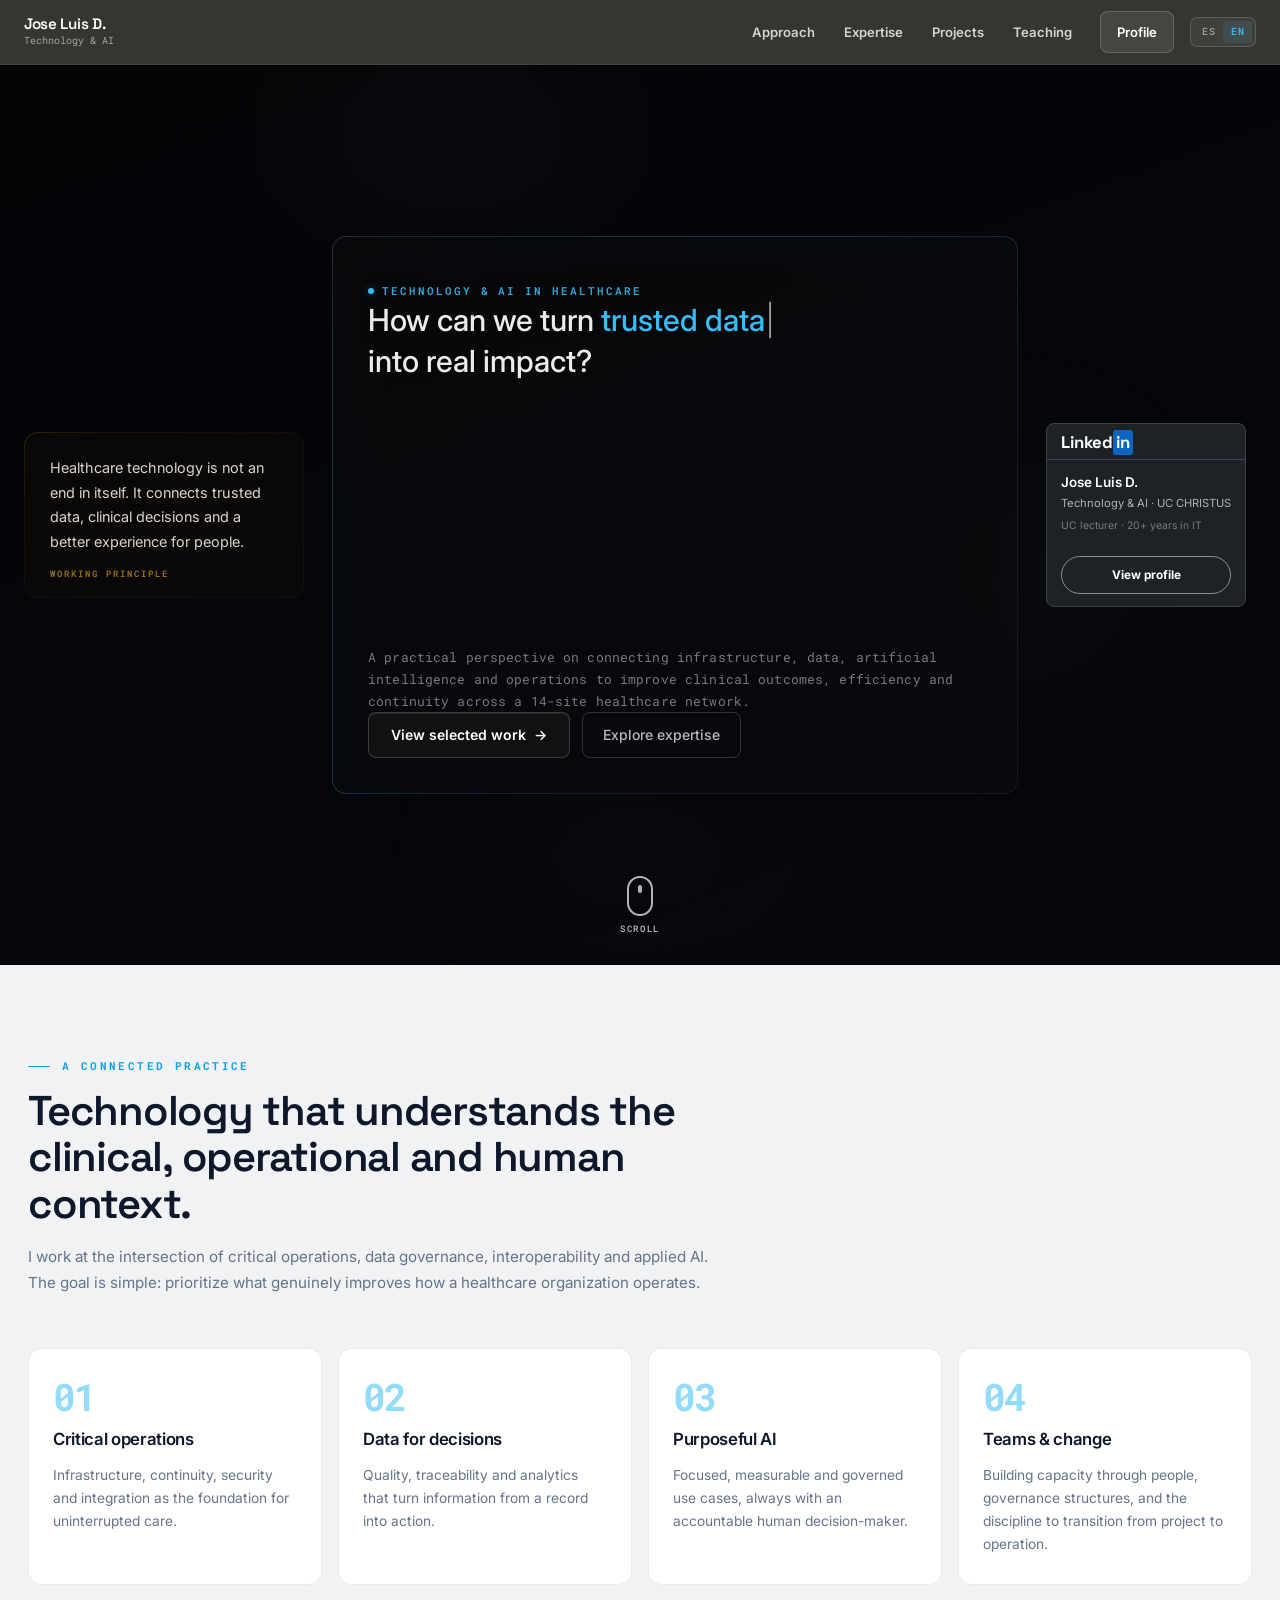
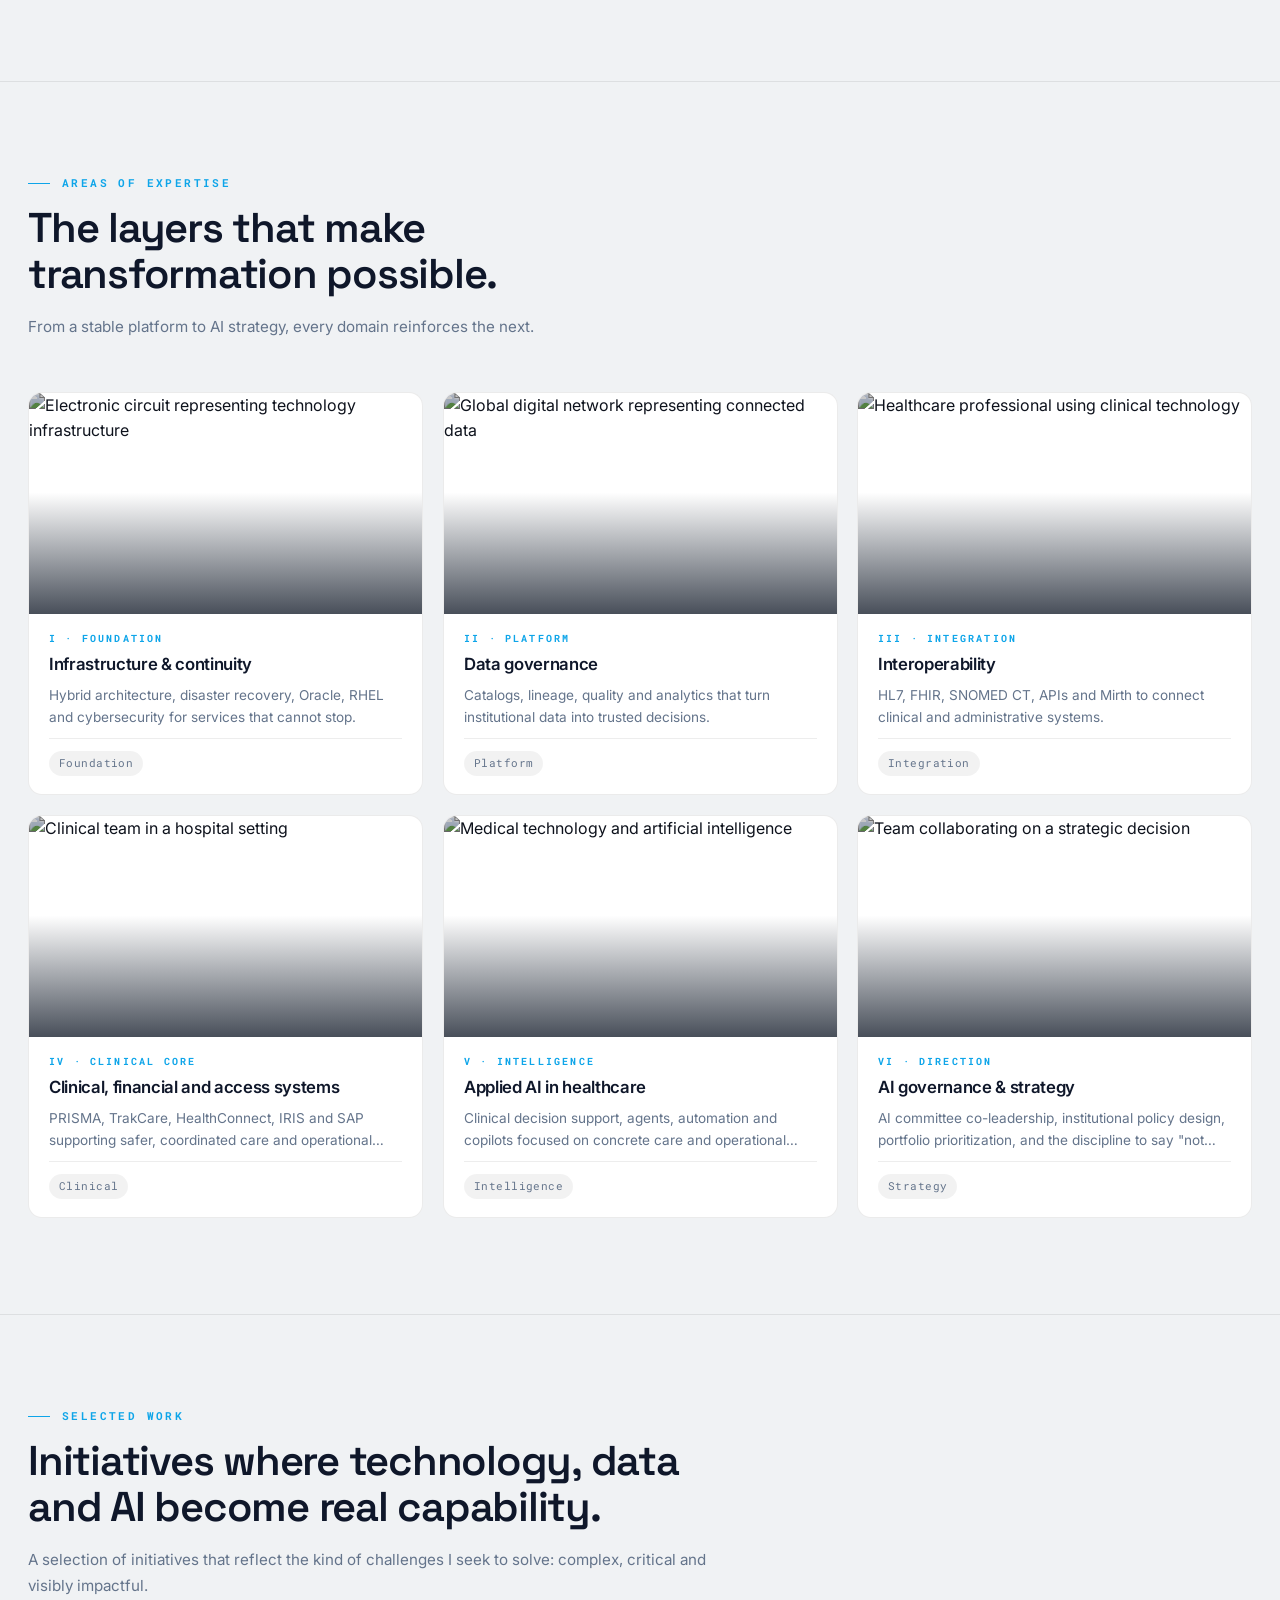
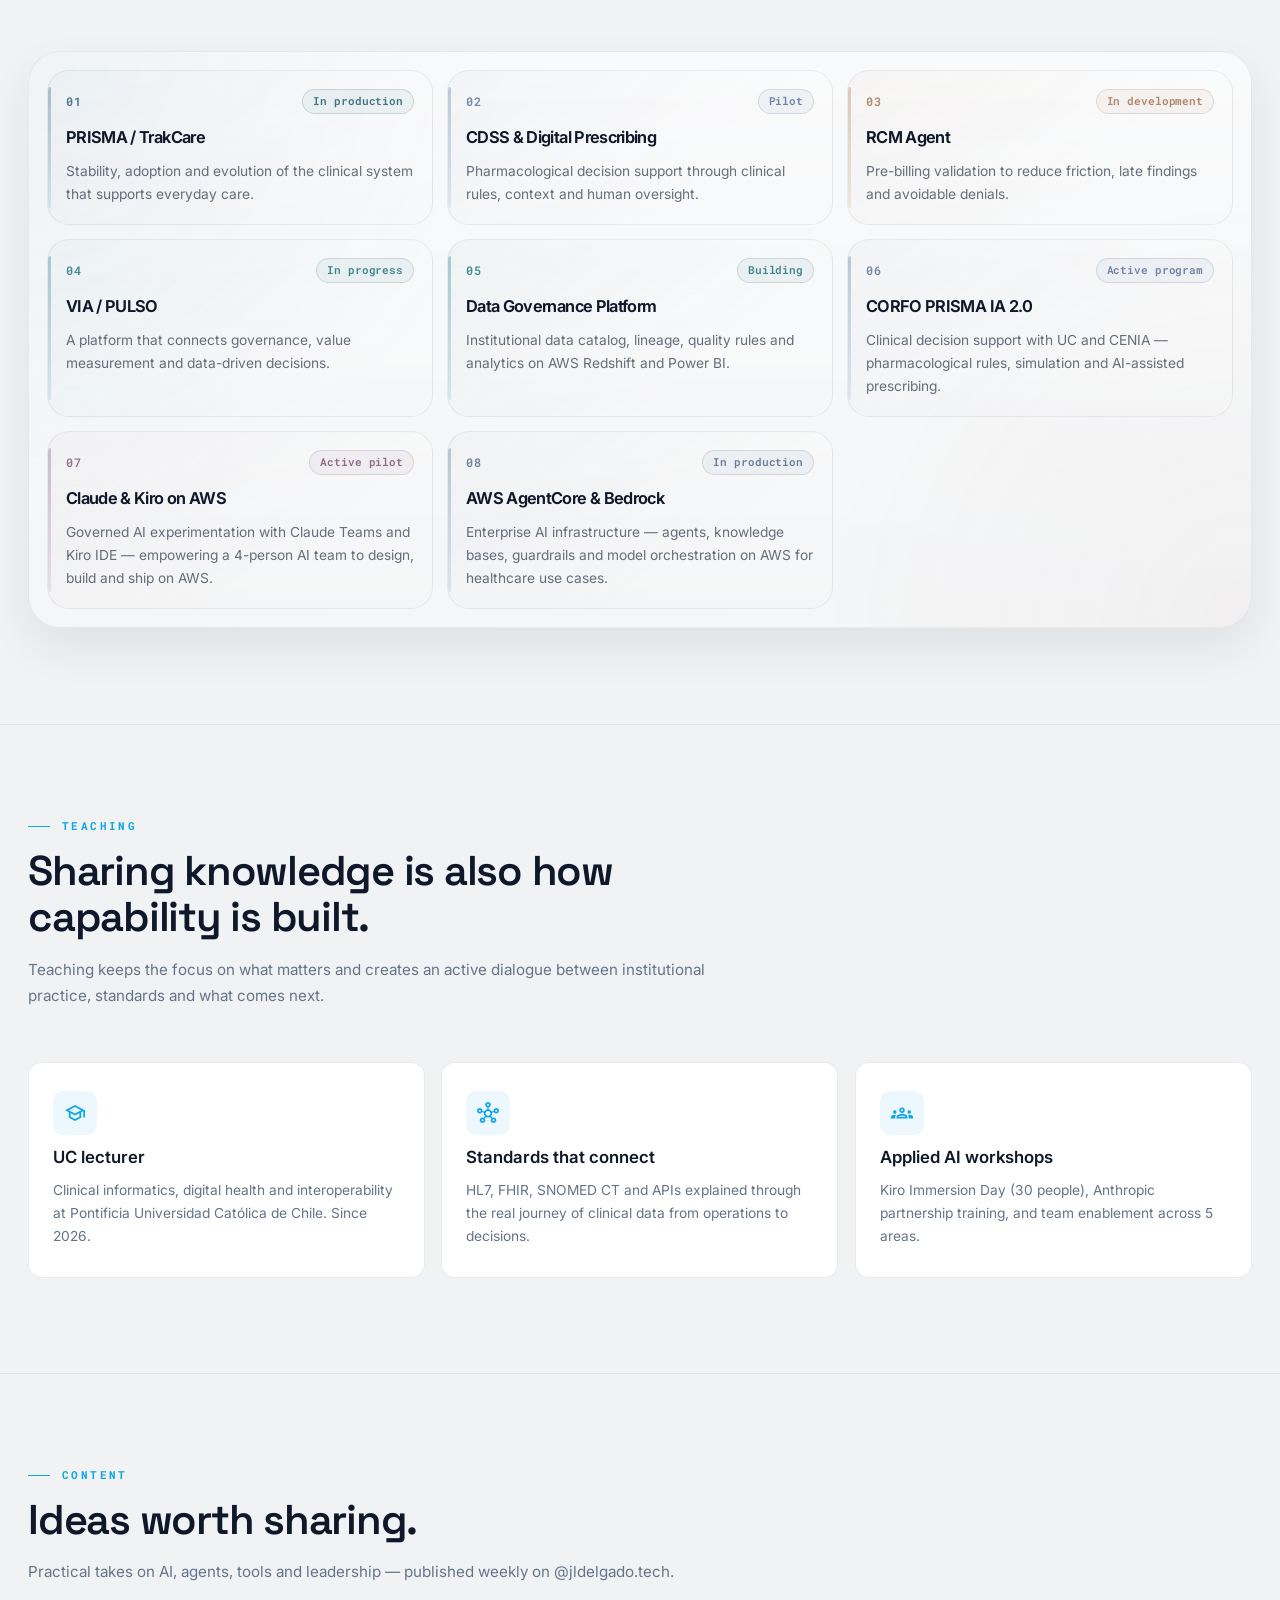
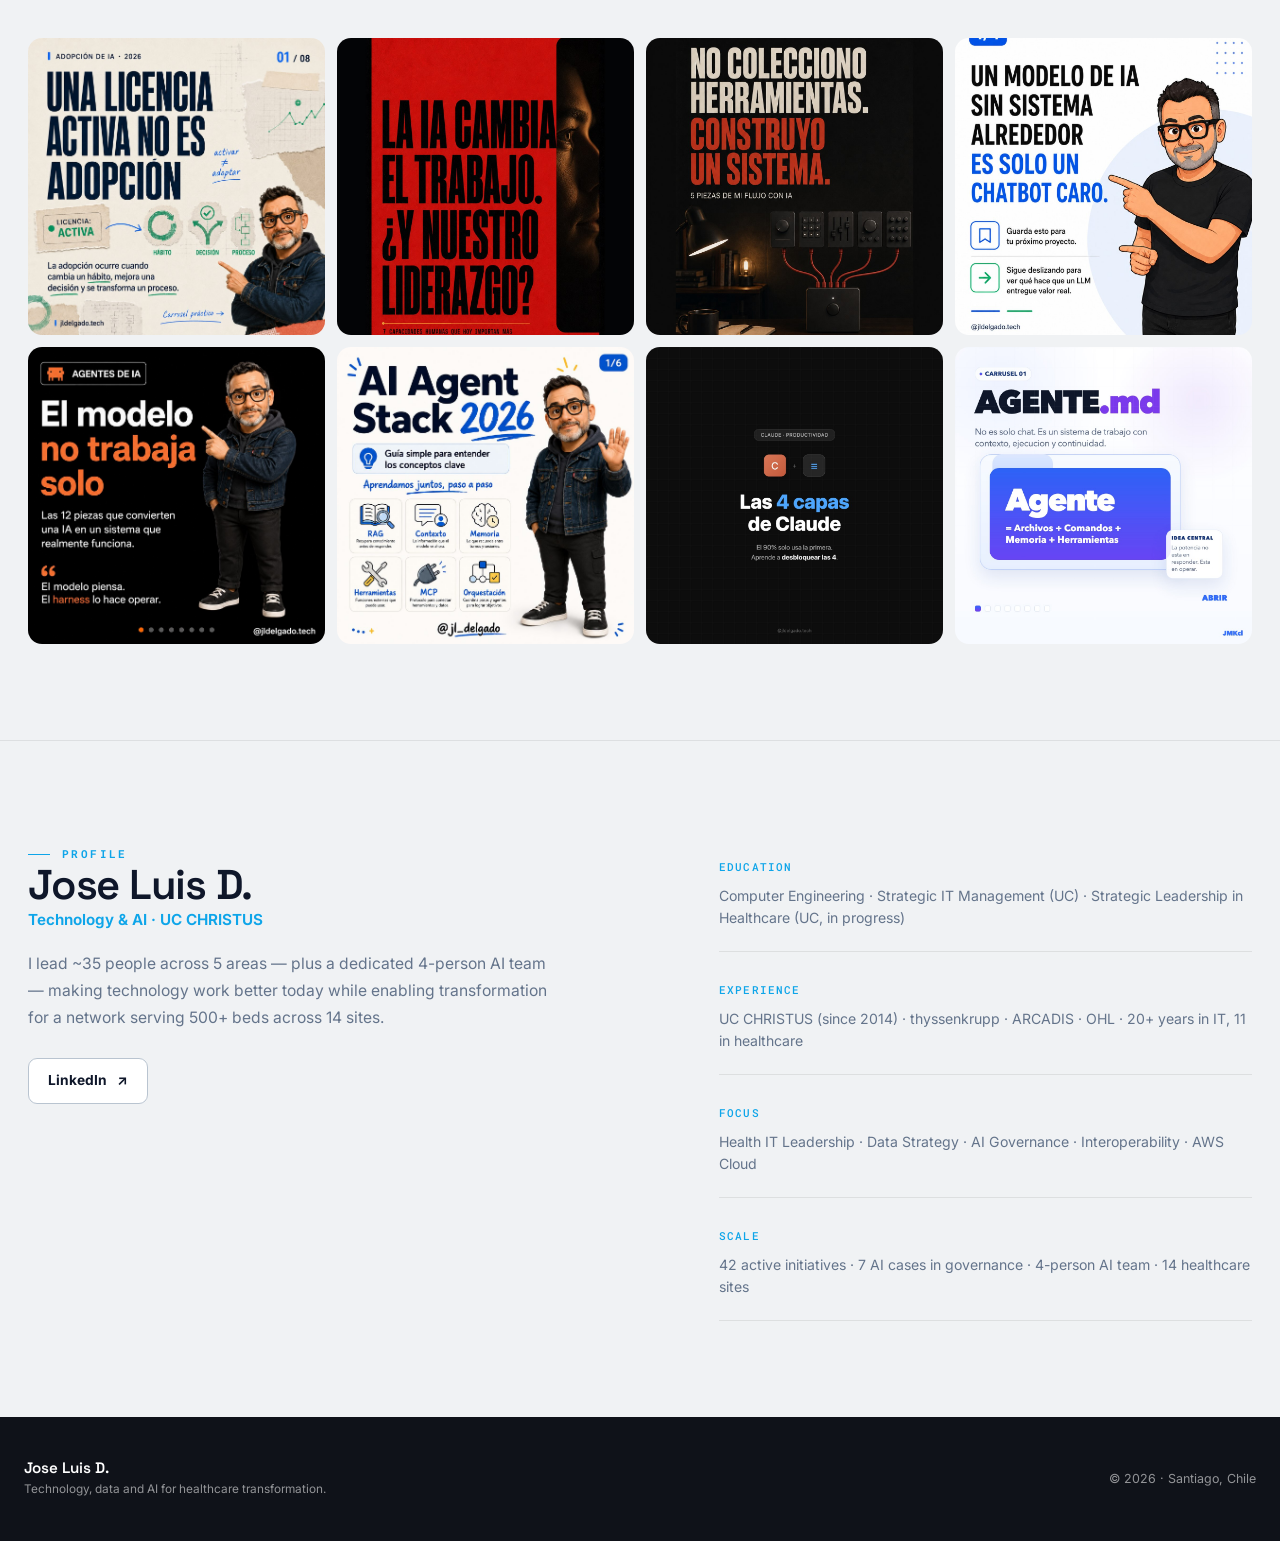
==== commit 46c69fa6: "Add Content section with Instagram posts grid - New section between Teaching and Profile with 8 post" ====
--- a/index.html
+++ b/index.html
@@ -334,6 +334,49 @@
         </div>
       </section>
 
+      <!-- Content -->
+      <section class="section section-sep" id="content" aria-labelledby="content-title">
+        <div class="section-head reveal">
+          <p class="kicker">Content</p>
+          <h2 class="section-title" id="content-title">Ideas worth sharing.</h2>
+          <p class="section-sub">Practical takes on AI, agents, tools and leadership — published weekly on <a href="https://www.instagram.com/jldelgado.tech/" target="_blank" rel="noopener noreferrer">@jldelgado.tech</a>.</p>
+        </div>
+        <div class="content-grid">
+          <a class="content-card reveal" href="https://www.instagram.com/p/DcZIkk_HBB5/" target="_blank" rel="noopener noreferrer">
+            <img src="img/content/post-01-adopcion-ia.jpg" alt="A license is not adoption" loading="lazy">
+            <div class="content-overlay"><span class="content-label">Adoption vs. licensing</span></div>
+          </a>
+          <a class="content-card reveal" href="https://www.instagram.com/p/DcEcfAAHP1b/" target="_blank" rel="noopener noreferrer">
+            <img src="img/content/post-02-liderazgo-ia.jpg" alt="AI changes work. What about our leadership?" loading="lazy">
+            <div class="content-overlay"><span class="content-label">AI & leadership</span></div>
+          </a>
+          <a class="content-card reveal" href="https://www.instagram.com/p/Dbw6rogHA0N/" target="_blank" rel="noopener noreferrer">
+            <img src="img/content/post-03-sistema.jpg" alt="I don't collect tools. I build a system." loading="lazy">
+            <div class="content-overlay"><span class="content-label">Systems over tools</span></div>
+          </a>
+          <a class="content-card reveal" href="https://www.instagram.com/p/Dbt9yI-nBC1/" target="_blank" rel="noopener noreferrer">
+            <img src="img/content/post-04-chatbot-caro.jpg" alt="An AI model without a system is just an expensive chatbot" loading="lazy">
+            <div class="content-overlay"><span class="content-label">AI system design</span></div>
+          </a>
+          <a class="content-card reveal" href="https://www.instagram.com/p/Da4BWG0HCAL/" target="_blank" rel="noopener noreferrer">
+            <img src="img/content/post-05-agentes-ia.jpg" alt="A model doesn't work alone — AI Agents" loading="lazy">
+            <div class="content-overlay"><span class="content-label">AI Agents</span></div>
+          </a>
+          <a class="content-card reveal" href="https://www.instagram.com/p/DaGvZJLmStD/" target="_blank" rel="noopener noreferrer">
+            <img src="img/content/post-06-agent-stack.jpg" alt="AI Agent Stack 2026" loading="lazy">
+            <div class="content-overlay"><span class="content-label">Agent Stack 2026</span></div>
+          </a>
+          <a class="content-card reveal" href="https://www.instagram.com/p/DaF3nu1HP5e/" target="_blank" rel="noopener noreferrer">
+            <img src="img/content/post-07-capas-claude.jpg" alt="The 4 layers of Claude" loading="lazy">
+            <div class="content-overlay"><span class="content-label">4 layers of Claude</span></div>
+          </a>
+          <a class="content-card reveal" href="https://www.instagram.com/p/DWtjZQfjpwr/" target="_blank" rel="noopener noreferrer">
+            <img src="img/content/post-08-agente-m.jpg" alt="Agent = Files + Commands + Memory + Tools" loading="lazy">
+            <div class="content-overlay"><span class="content-label">Agent architecture</span></div>
+          </a>
+        </div>
+      </section>
+
       <!-- Profile -->
       <section class="section section-sep" id="profile" aria-labelledby="profile-title">
         <div class="profile-layout reveal">
--- a/style.css
+++ b/style.css
@@ -173,6 +173,18 @@
 .teaching-card h3 { margin: 0; font: 600 1.05rem/1.2 var(--font-body); color: var(--ink); }
 .teaching-card p { margin: 0; font-size: .86rem; line-height: 1.68; color: var(--ink-soft); }
 
+/* ── Content grid (Instagram posts) ── */
+.content-grid { display: grid; grid-template-columns: repeat(4, 1fr); gap: 12px; }
+.content-card { position: relative; border-radius: 14px; overflow: hidden; aspect-ratio: 1; display: block; transition: transform .2s cubic-bezier(.23,1,.32,1), box-shadow .25s cubic-bezier(.23,1,.32,1); }
+.content-card img { width: 100%; height: 100%; object-fit: cover; transition: transform .4s cubic-bezier(.23,1,.32,1), filter .3s; }
+.content-overlay { position: absolute; inset: 0; background: linear-gradient(to top, rgba(0,0,0,.72) 0%, transparent 50%); display: flex; align-items: flex-end; padding: 16px; opacity: 0; transition: opacity .25s cubic-bezier(.23,1,.32,1); }
+.content-label { font: 600 .78rem/1.3 var(--font-body); color: #fff; letter-spacing: -.01em; }
+@media (hover: hover) and (pointer: fine) {
+  .content-card:hover { transform: translateY(-3px); box-shadow: 0 12px 32px rgba(0,0,0,.12); }
+  .content-card:hover img { transform: scale(1.04); filter: brightness(.92); }
+  .content-card:hover .content-overlay { opacity: 1; }
+}
+
 /* ── Profile section ── */
 .profile-layout { display: grid; grid-template-columns: 1.05fr .95fr; gap: clamp(3rem, 8vw, 9rem); align-items: start; }
 .profile-role { margin: 0; color: var(--accent-deep); font-weight: 650; font-size: .95rem; }
@@ -225,6 +237,7 @@
   .section { padding: 64px 20px; }
   .section-title { font-size: 1.8rem; }
   .expertise-grid, .projects-grid, .teaching-grid, .approach-grid { grid-template-columns: 1fr; }
+  .content-grid { grid-template-columns: repeat(2, 1fr); }
   .profile-layout { grid-template-columns: 1fr; gap: 2rem; }
   .site-footer { flex-direction: column; align-items: flex-start; padding: 2rem 20px; }
   .scroll-cue { display: none; }
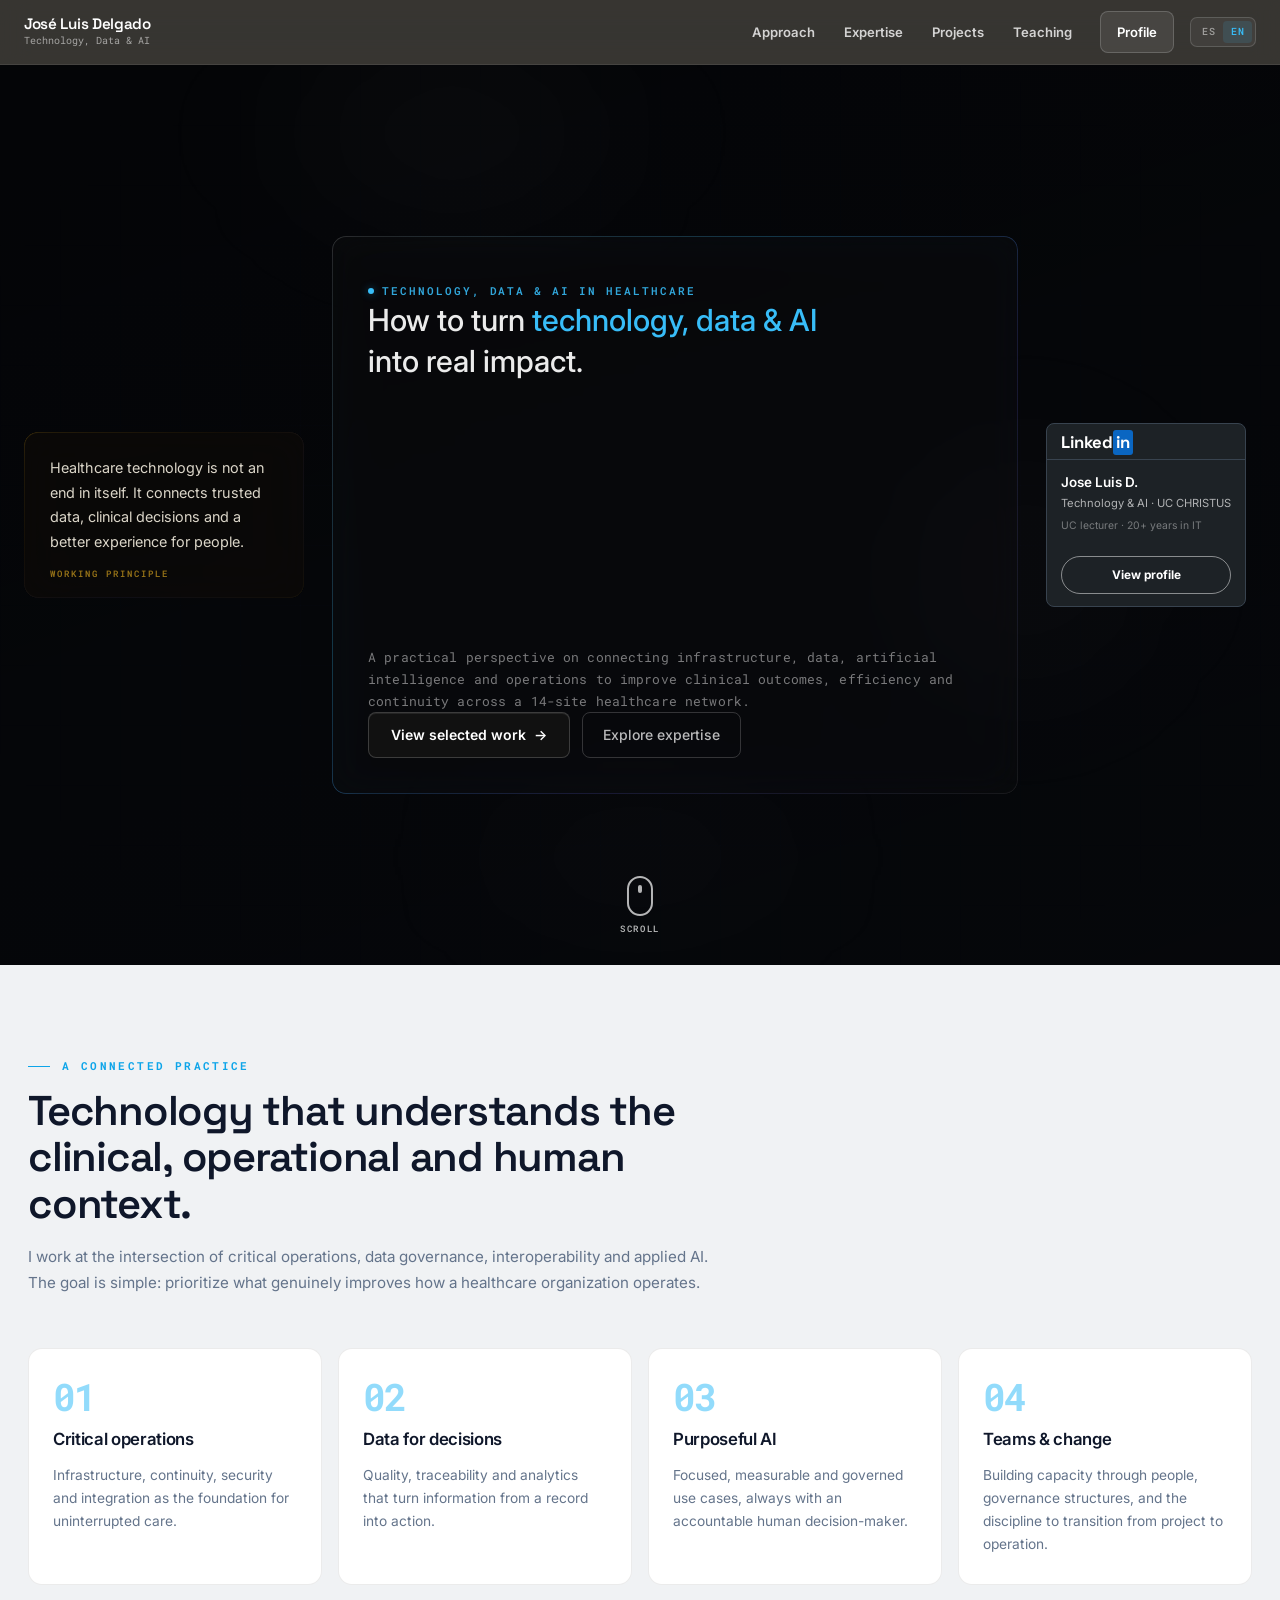
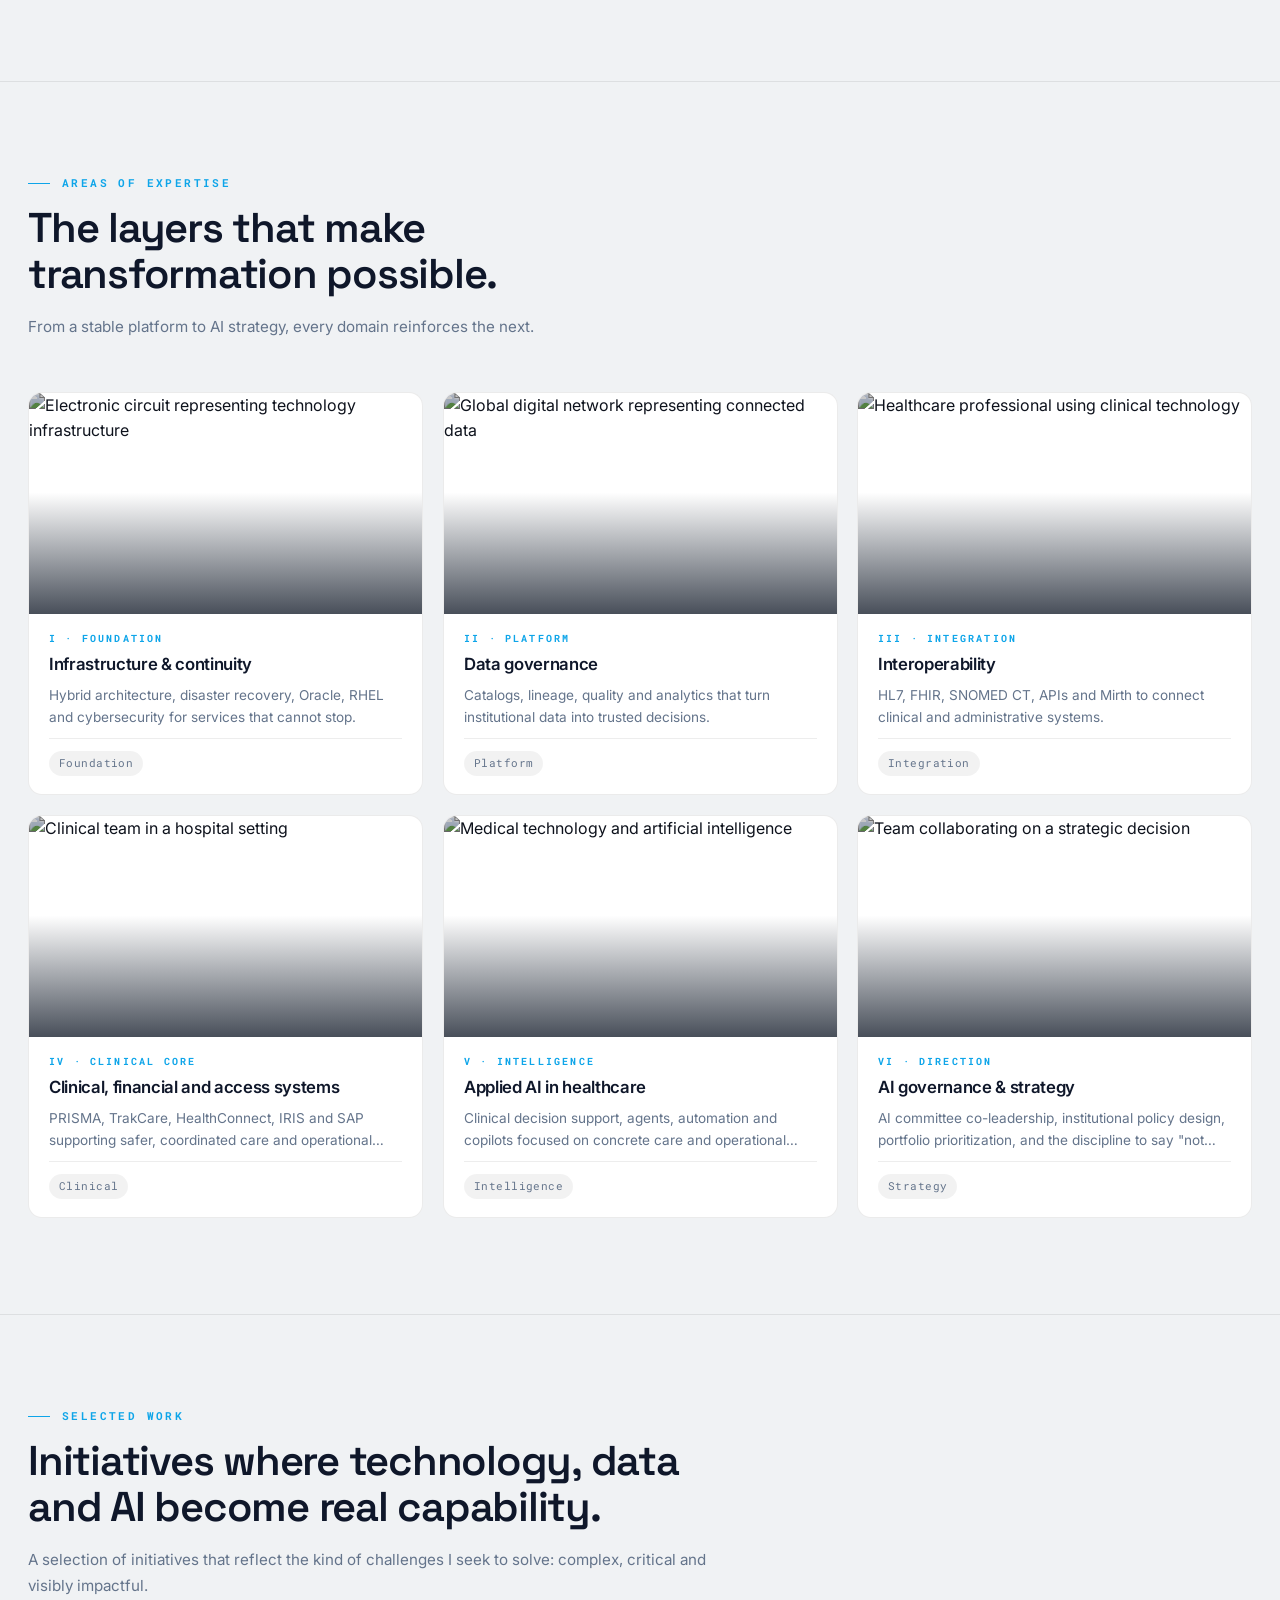
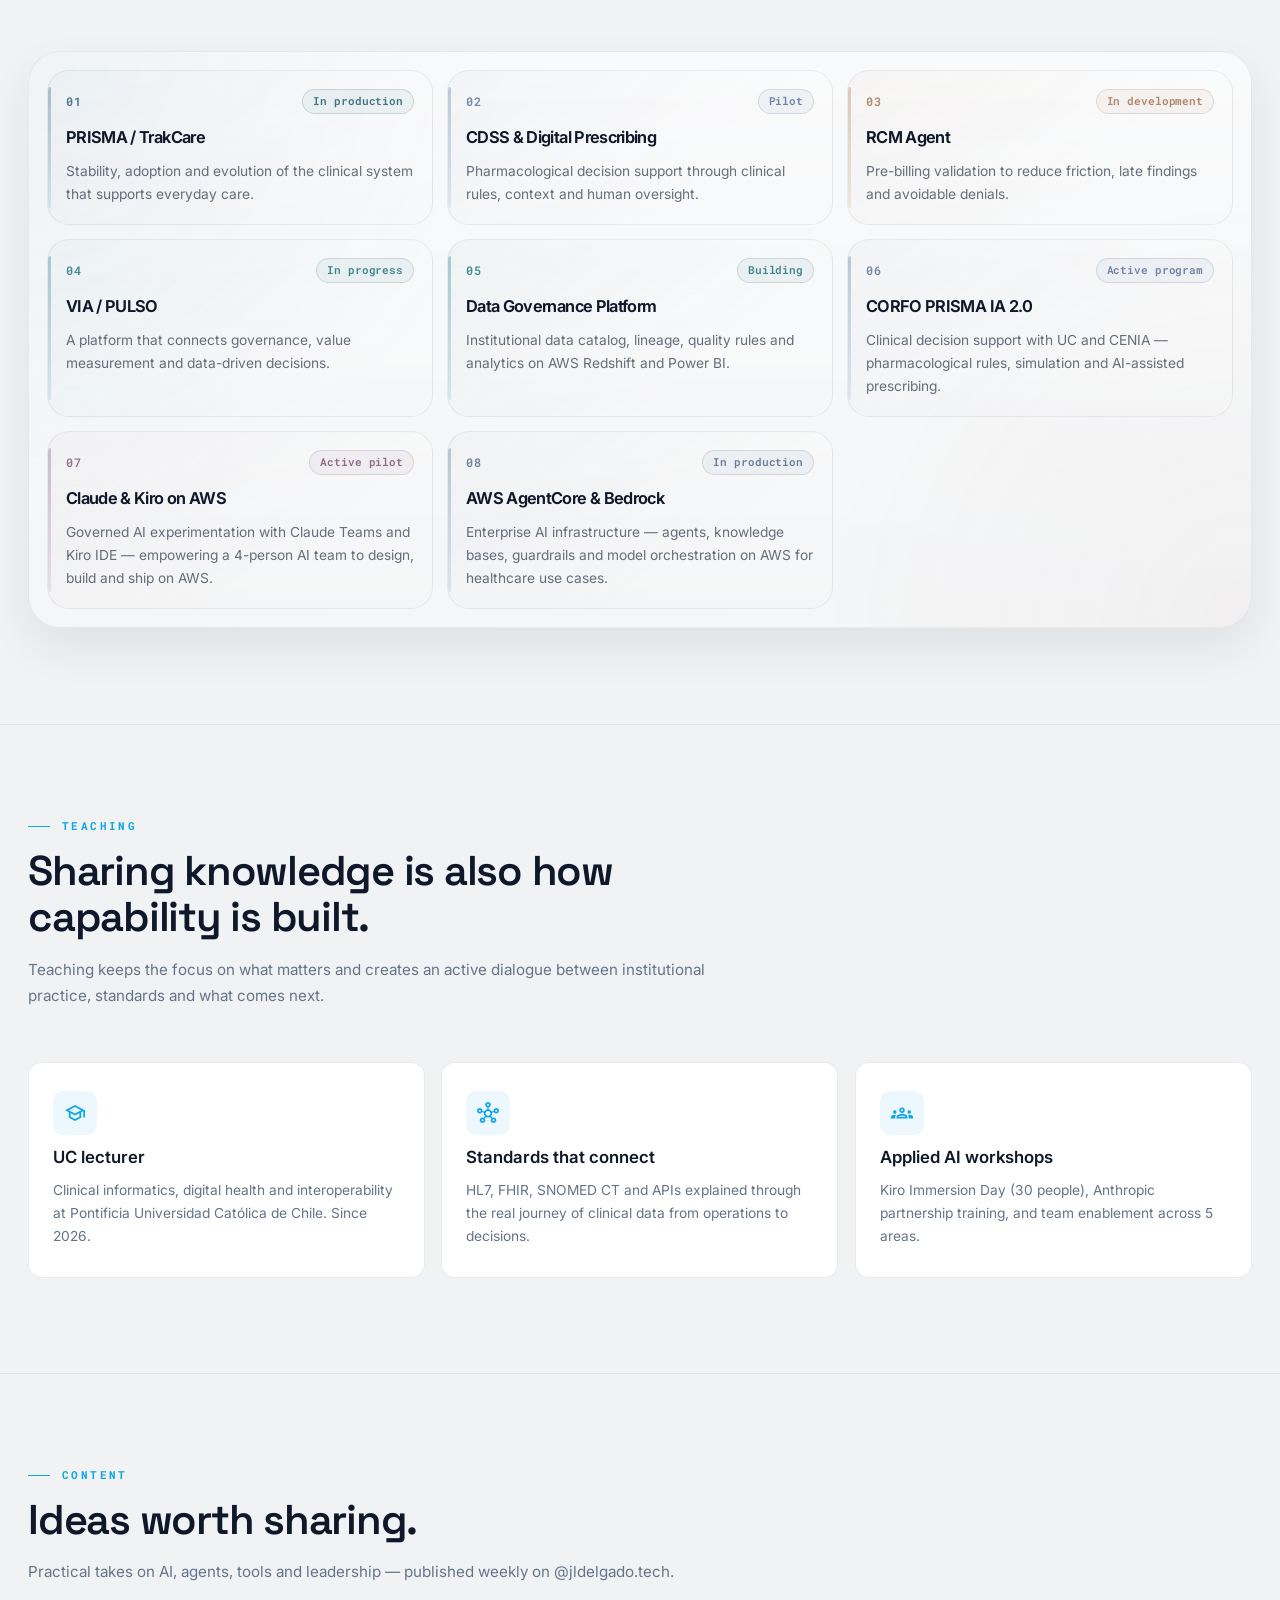
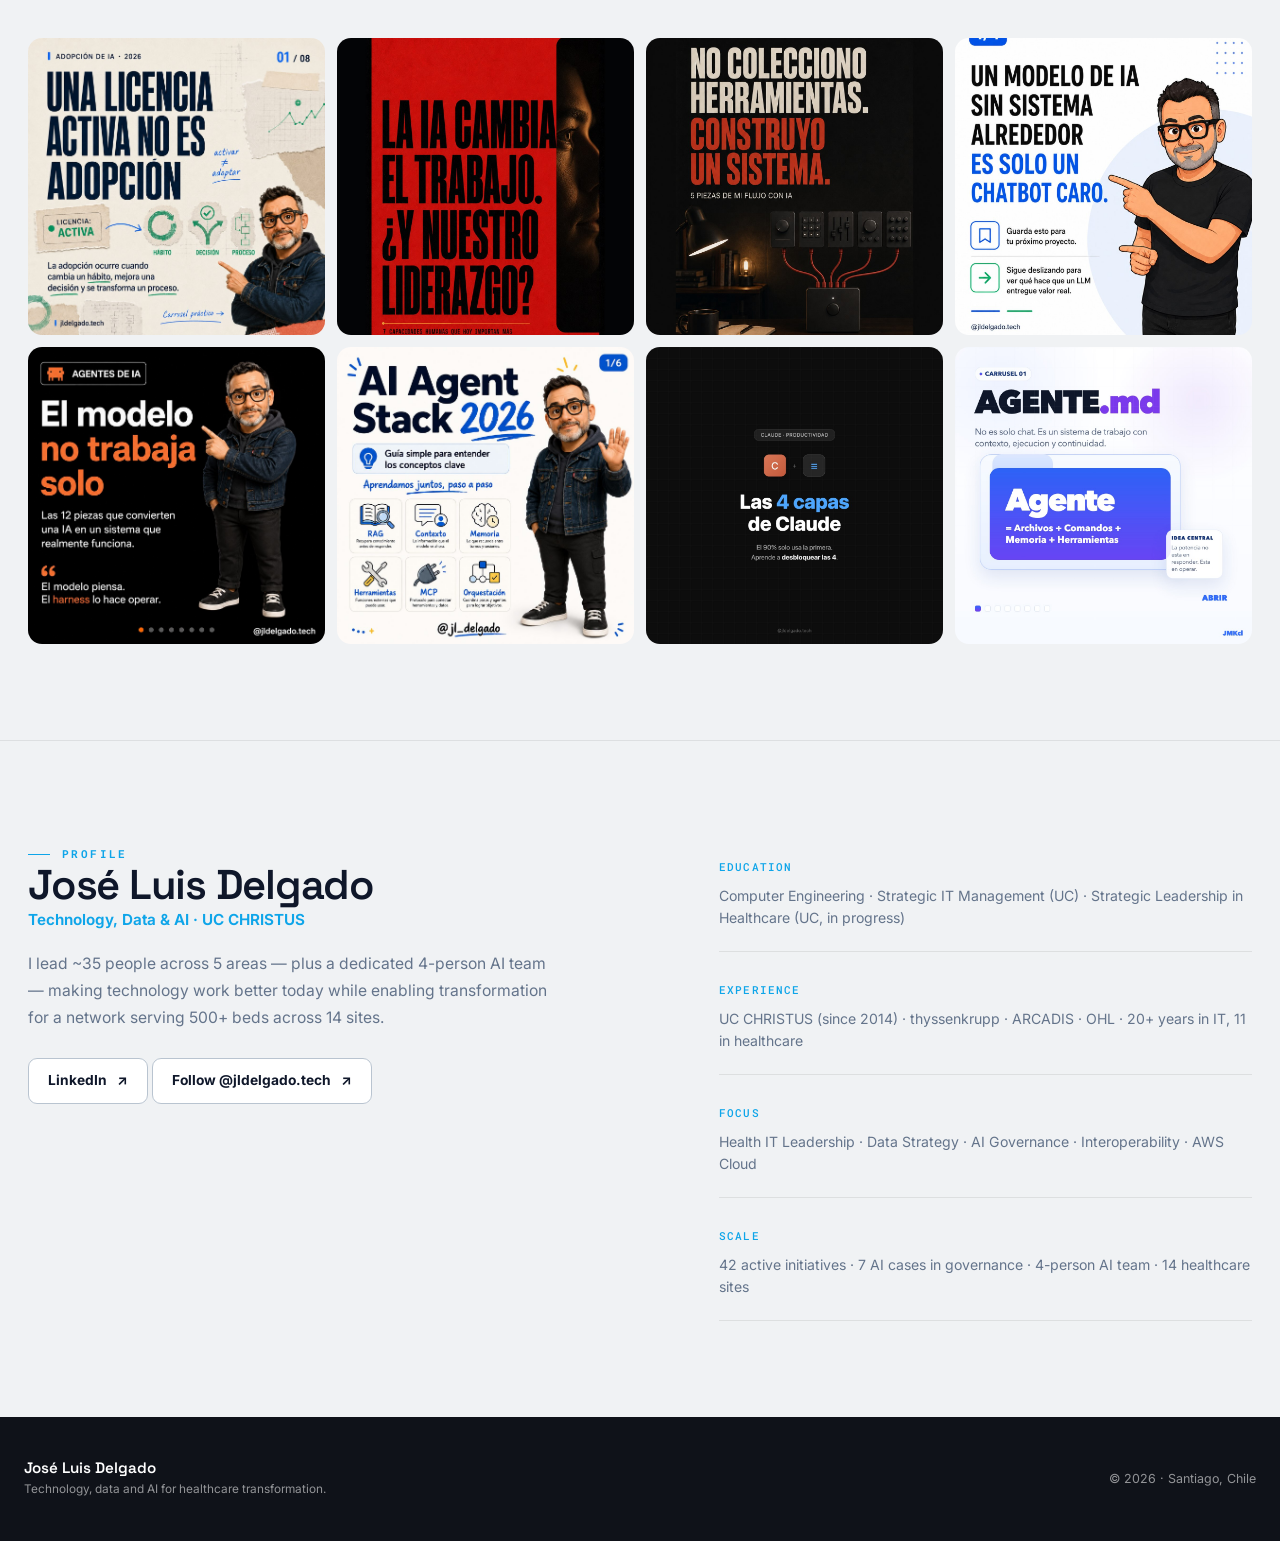
==== commit 9464270f: "Align personal brand and social metadata" ====
--- a/index.html
+++ b/index.html
@@ -4,17 +4,19 @@
   <meta charset="UTF-8">
   <meta name="viewport" content="width=device-width, initial-scale=1.0">
   <meta name="theme-color" content="#080a0f">
-  <title>Jose Luis D. — Technology & AI in Healthcare</title>
+  <title>José Luis Delgado — Technology, Data & AI in Healthcare</title>
   <meta name="description" content="Technology, data and artificial intelligence leadership for healthcare transformation. Infrastructure, governance, interoperability and applied AI.">
-  <meta name="author" content="Jose Luis D.">
+  <meta name="author" content="José Luis Delgado">
   <meta name="robots" content="noindex, nofollow, noarchive, nosnippet">
   <meta name="googlebot" content="noindex, nofollow, noarchive, nosnippet">
   <meta property="og:type" content="website">
   <meta property="og:locale" content="en_US">
-  <meta property="og:site_name" content="Jose Luis D.">
-  <meta property="og:title" content="Jose Luis D. — Technology & AI in Healthcare">
+  <meta property="og:site_name" content="José Luis Delgado">
+  <meta property="og:title" content="José Luis Delgado — Technology, Data & AI in Healthcare">
   <meta property="og:description" content="Technology, data and AI leadership for healthcare transformation.">
-  <meta property="og:url" content="https://jldelgadoo.github.io/">
+  <meta property="og:url" content="https://jldelgado.me/">
+  <meta name="twitter:card" content="summary">
+  <link rel="canonical" href="https://jldelgado.me/">
   <link rel="alternate" hreflang="en" href="index.html">
   <link rel="alternate" hreflang="es" href="es/index.html">
   <link rel="preconnect" href="https://fonts.googleapis.com">
@@ -35,8 +37,8 @@
   <header class="site-header">
     <div class="header-inner">
       <a class="header-brand" href="#home">
-        <strong>Jose Luis D.</strong>
-        <span>Technology & AI</span>
+        <strong>José Luis Delgado</strong>
+        <span>Technology, Data & AI</span>
       </a>
       <div class="header-tools">
         <nav class="header-nav" aria-label="Primary navigation">
@@ -81,8 +83,8 @@
         <div class="hero-card hero-reveal">
           <div class="hero-card-inner">
             <div>
-              <p class="hero-eyebrow">Technology & AI in Healthcare</p>
-              <h1 id="hero-title" class="hero-title">How can we turn <span class="hero-typed" data-typewriter-text>technology</span><span class="hero-cursor" aria-hidden="true">|</span><span class="hero-tail">into real impact?</span></h1>
+              <p class="hero-eyebrow">Technology, Data & AI in Healthcare</p>
+              <h1 id="hero-title" class="hero-title">How to turn <span class="hero-typed">technology, data &amp; AI</span><span class="hero-tail">into real impact.</span></h1>
             </div>
             <div>
               <p class="hero-sub">A practical perspective on connecting infrastructure, data, artificial intelligence and operations to improve clinical outcomes, efficiency and continuity across a 14-site healthcare network.</p>
@@ -382,10 +384,13 @@
         <div class="profile-layout reveal">
           <div>
             <p class="kicker">Profile</p>
-            <h2 class="section-title" id="profile-title">Jose Luis D.</h2>
-            <p class="profile-role">Technology & AI &middot; UC CHRISTUS</p>
+            <h2 class="section-title" id="profile-title">José Luis Delgado</h2>
+            <p class="profile-role">Technology, Data & AI &middot; UC CHRISTUS</p>
             <p class="profile-summary">I lead ~35 people across 5 areas — plus a dedicated 4-person AI team — making technology work better today while enabling transformation for a network serving 500+ beds across 14 sites.</p>
-            <a class="btn-outline" href="https://www.linkedin.com/in/jldelgadoosses/" target="_blank" rel="noopener noreferrer">LinkedIn <span aria-hidden="true">&nearr;</span></a>
+            <div class="profile-actions">
+              <a class="btn-outline" href="https://www.linkedin.com/in/jldelgadoosses/" target="_blank" rel="noopener noreferrer">LinkedIn <span aria-hidden="true">&nearr;</span></a>
+              <a class="btn-outline" href="https://www.instagram.com/jldelgado.tech/" target="_blank" rel="me noopener noreferrer">Follow @jldelgado.tech <span aria-hidden="true">&nearr;</span></a>
+            </div>
           </div>
           <div class="profile-details">
             <div class="profile-detail">
@@ -413,7 +418,7 @@
 
   <footer class="site-footer">
     <div class="footer-brand">
-      <strong>Jose Luis D.</strong>
+      <strong>José Luis Delgado</strong>
       <span>Technology, data and AI for healthcare transformation.</span>
     </div>
     <p>&copy; 2026 &middot; Santiago, Chile</p>
